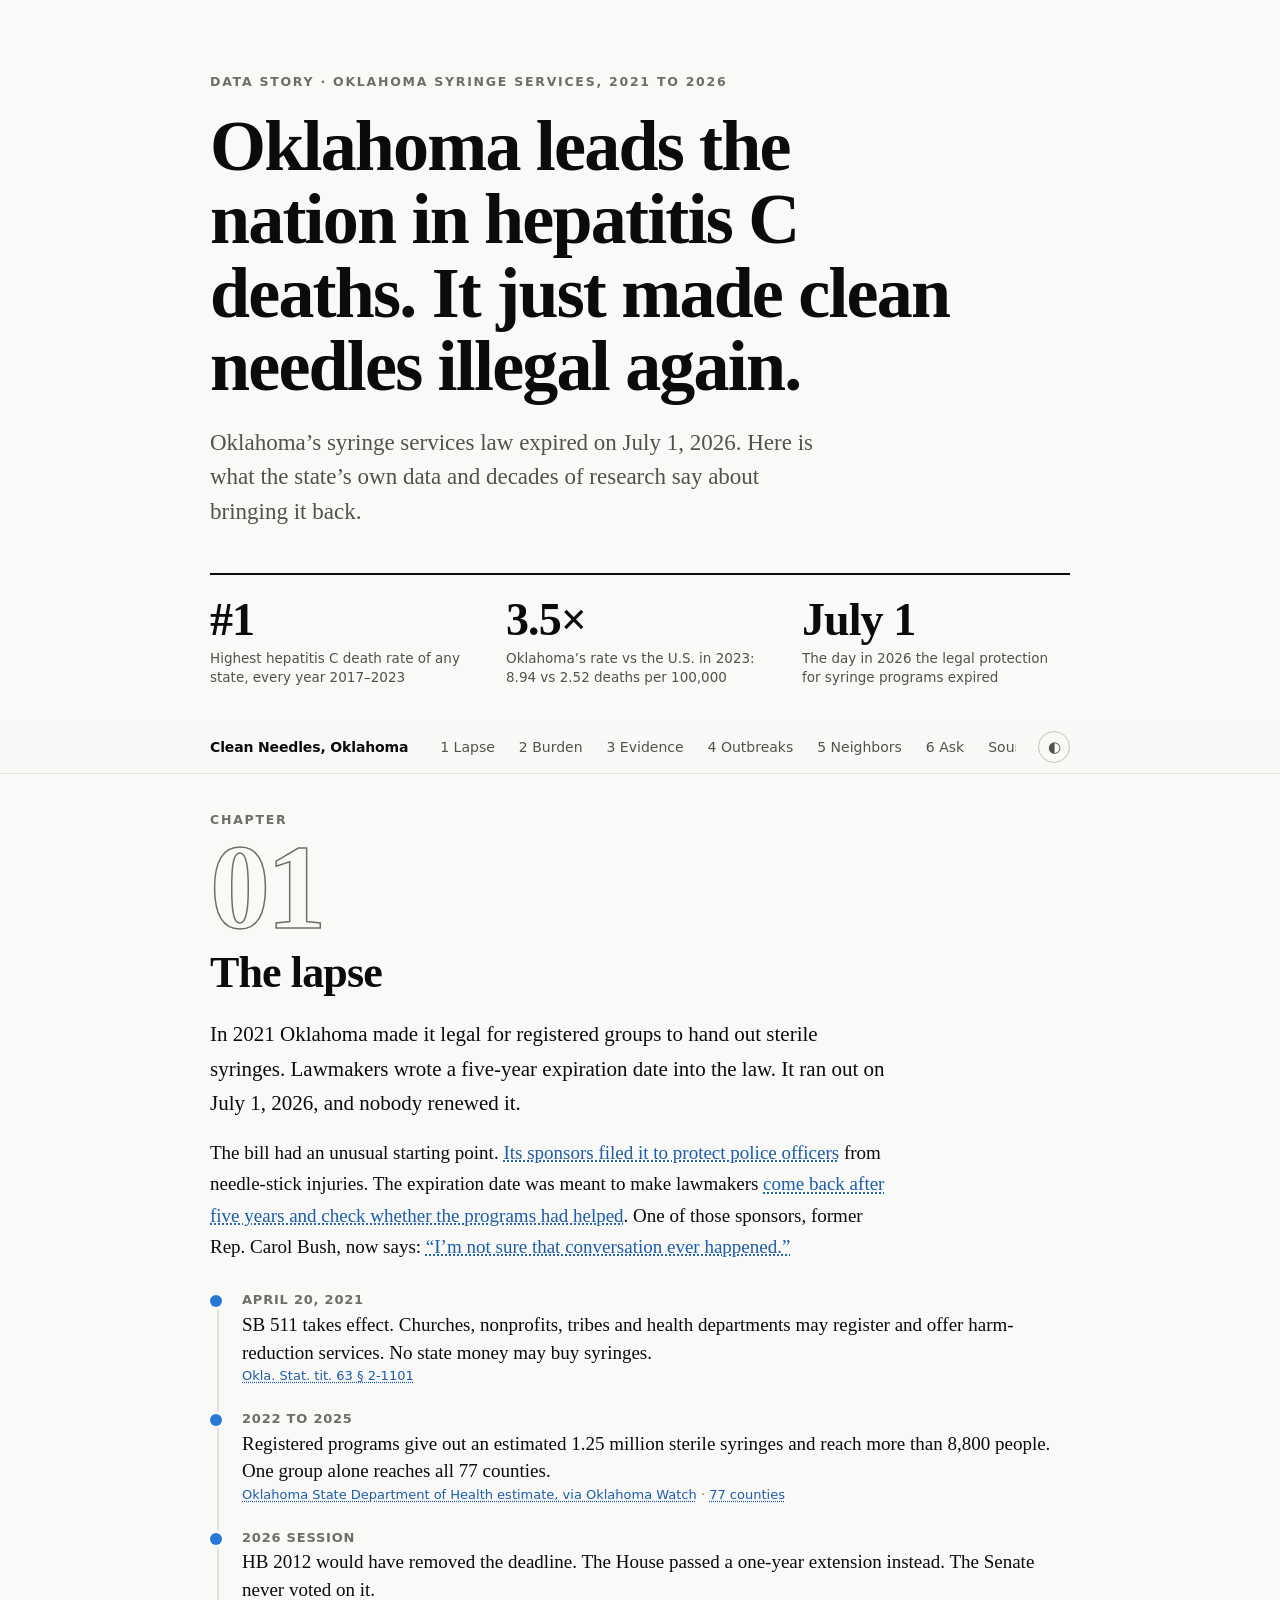
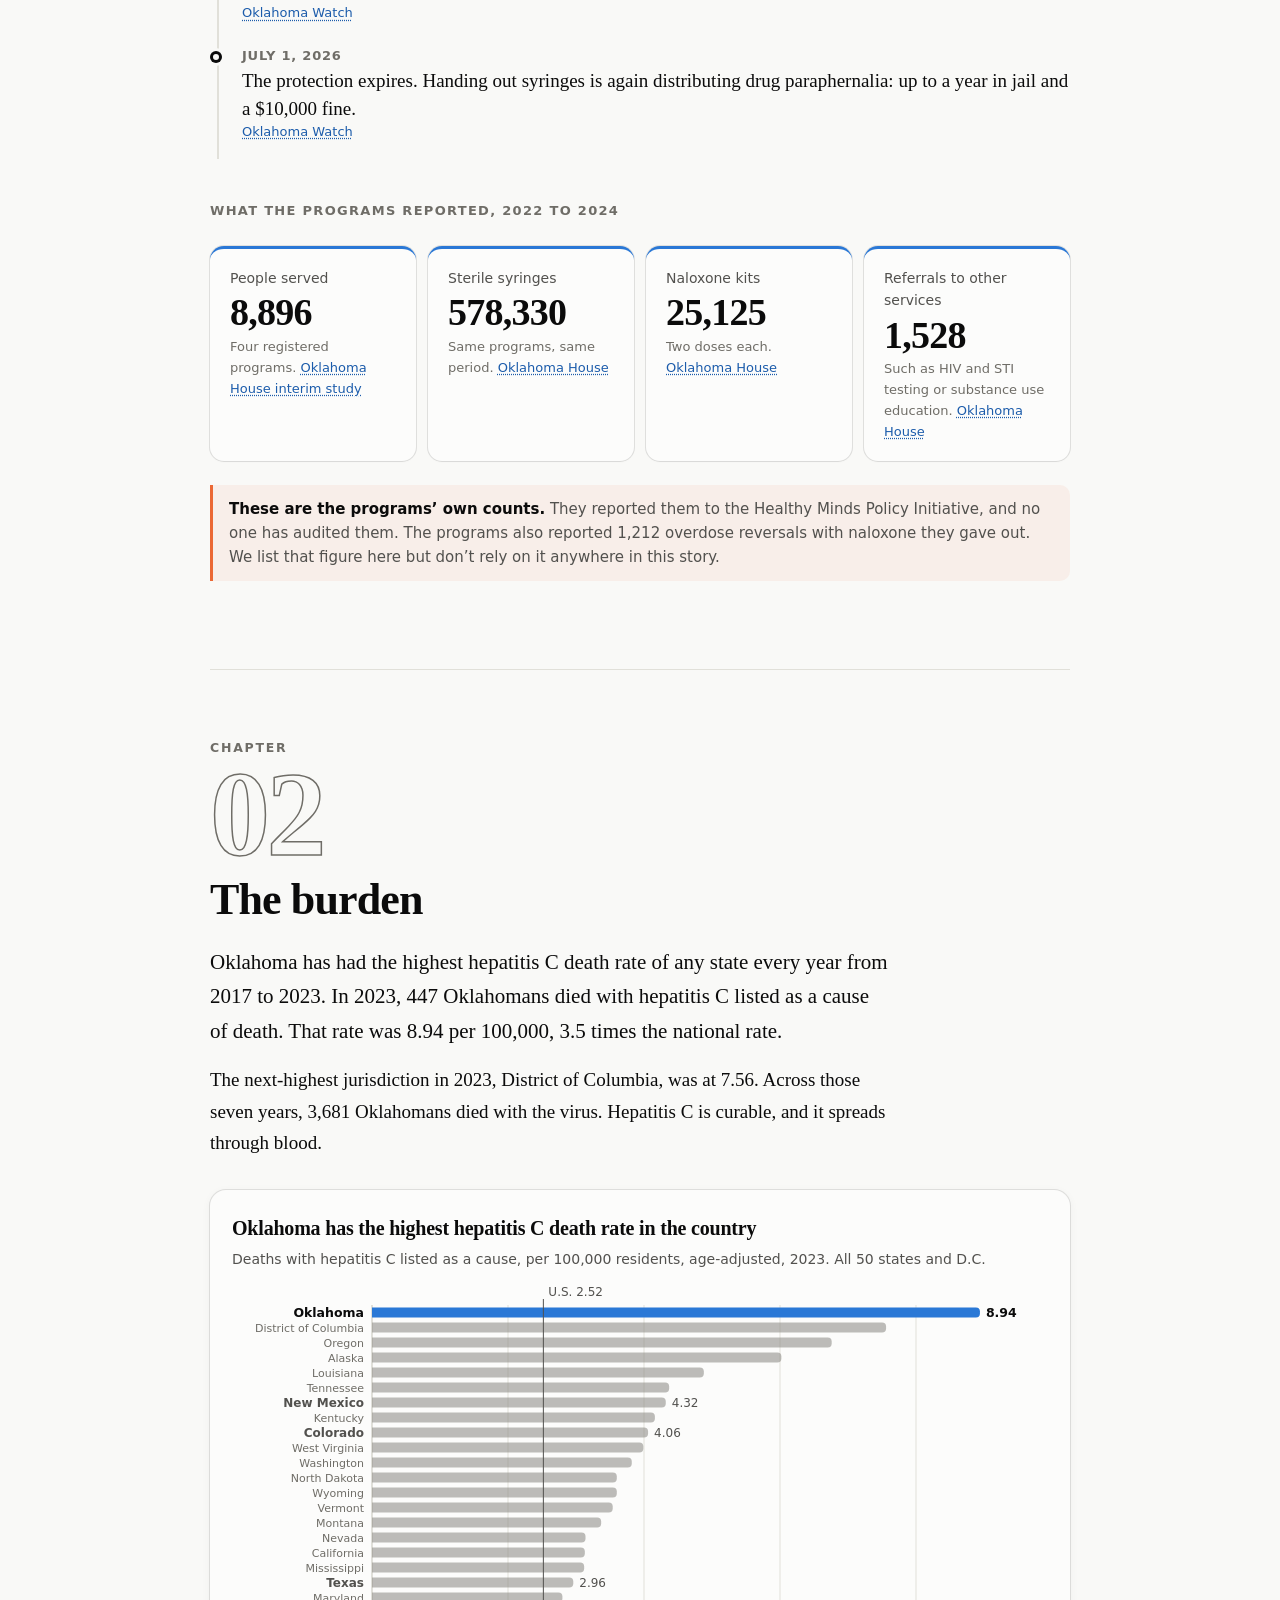
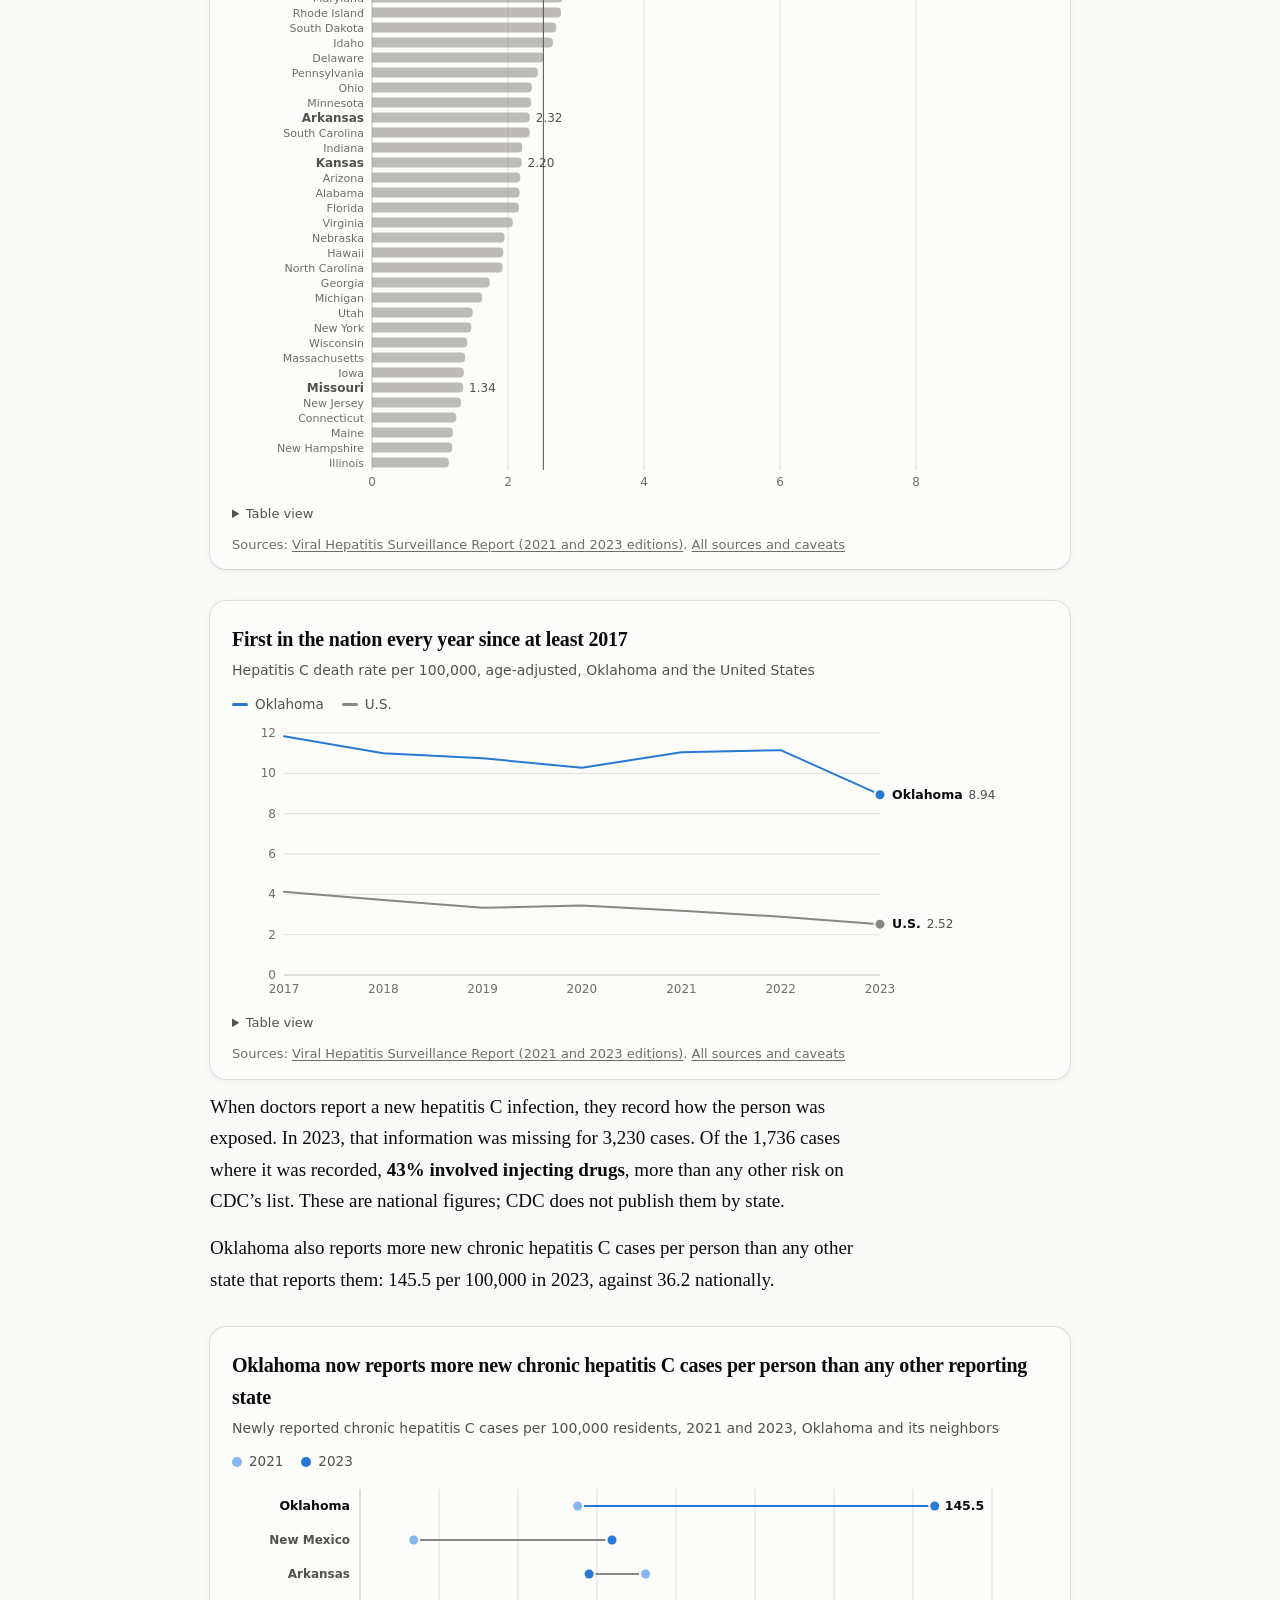
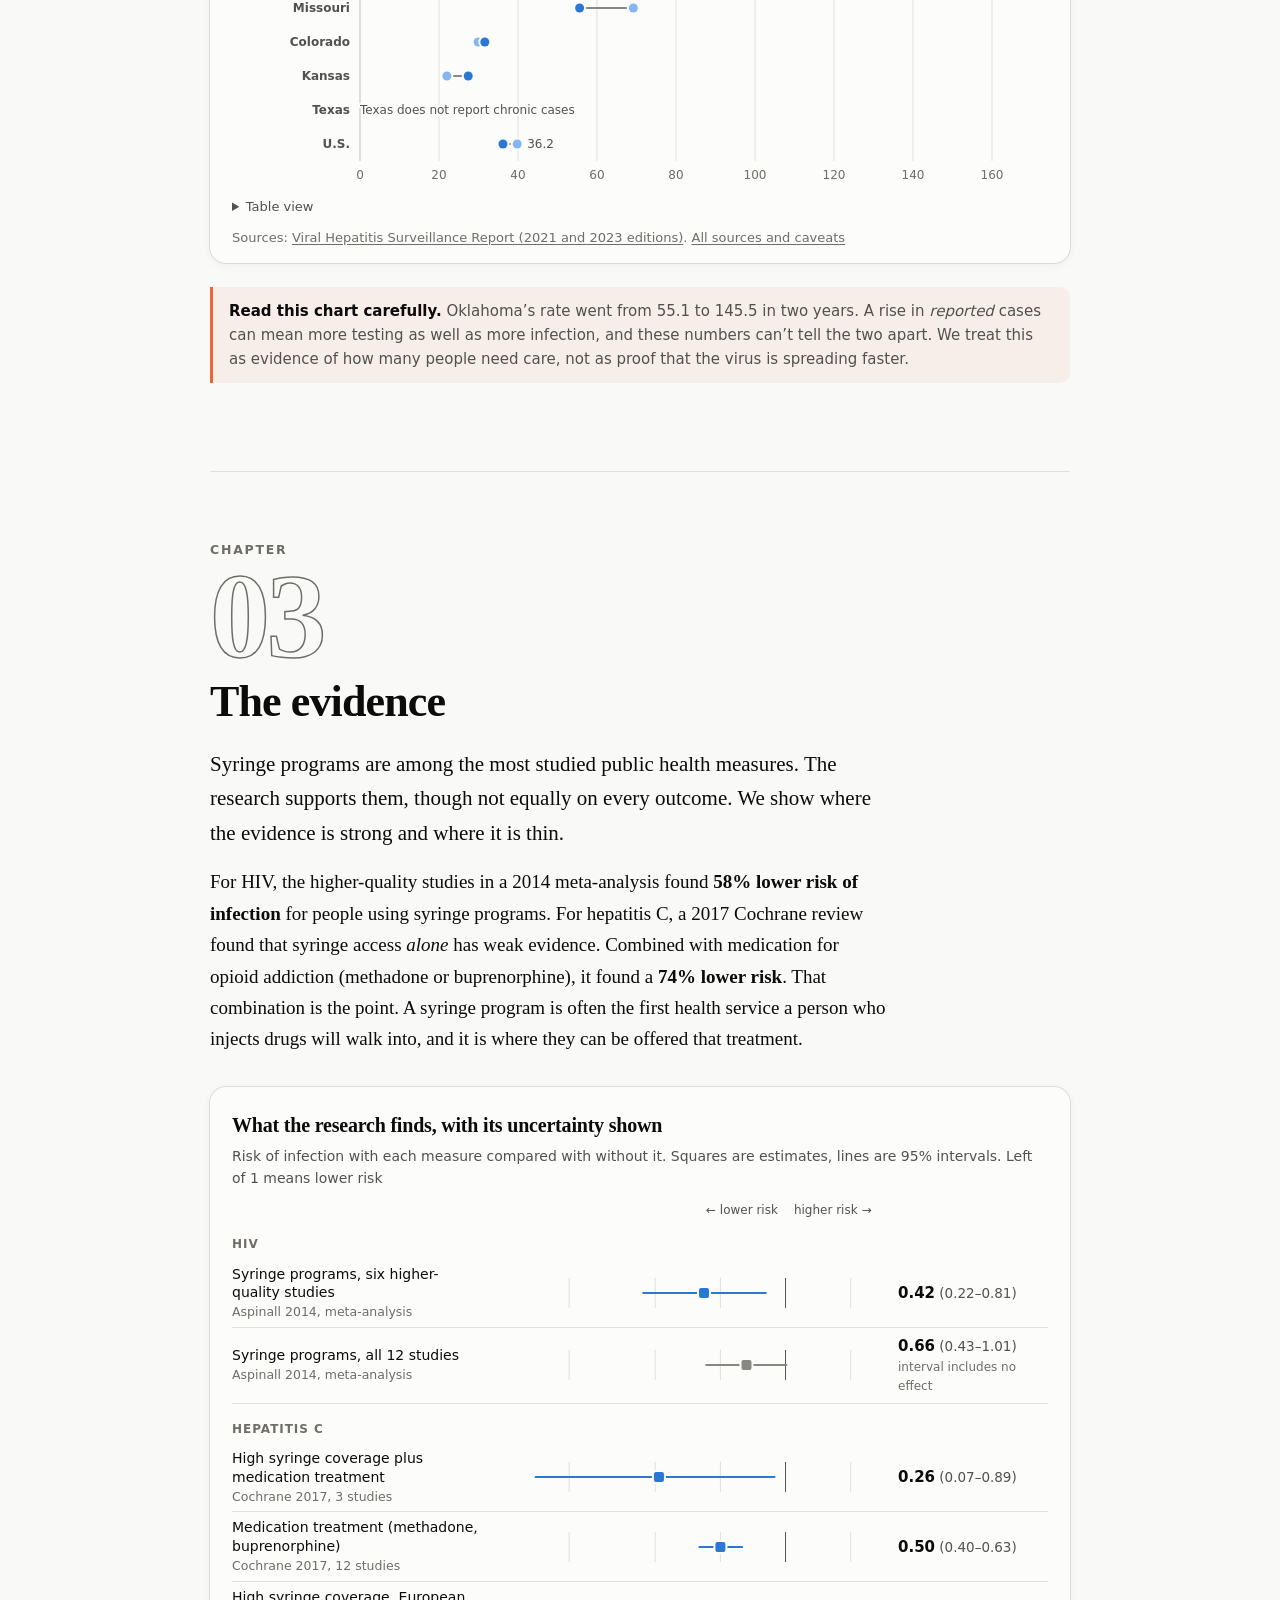
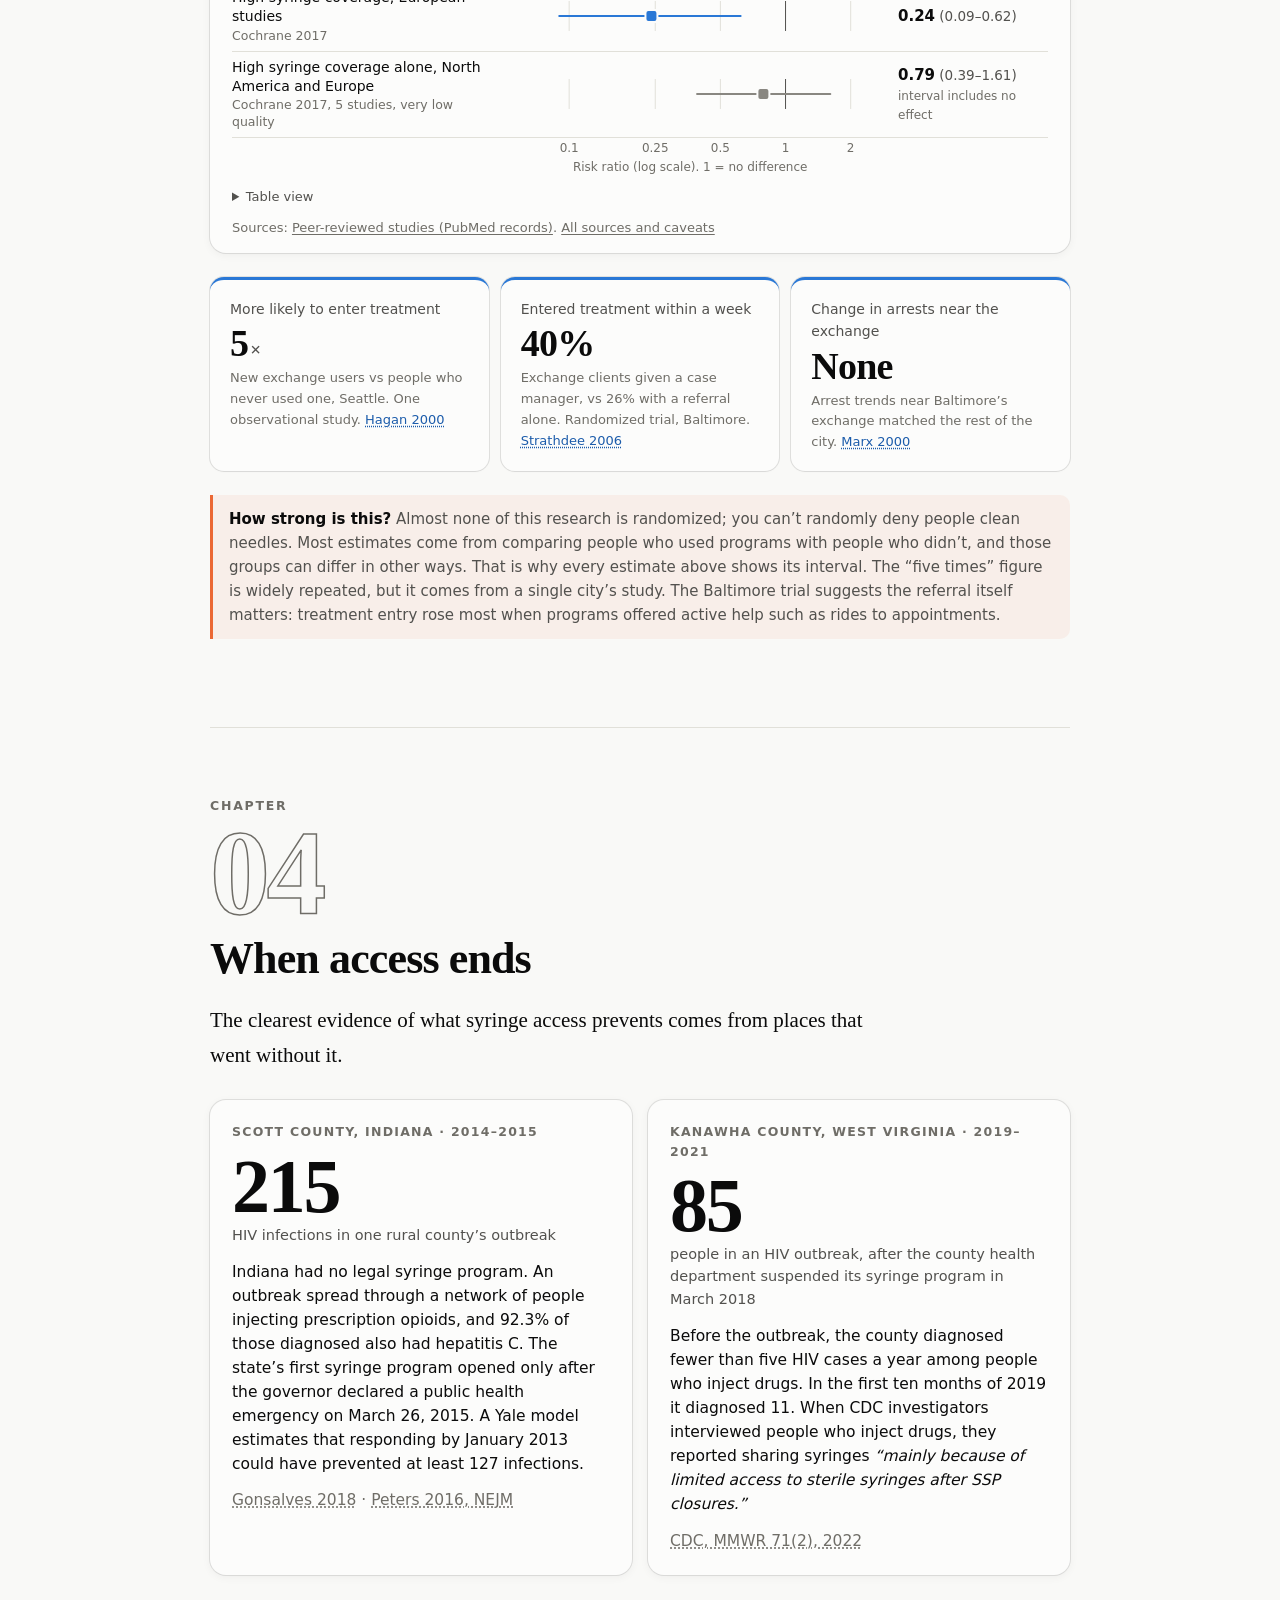
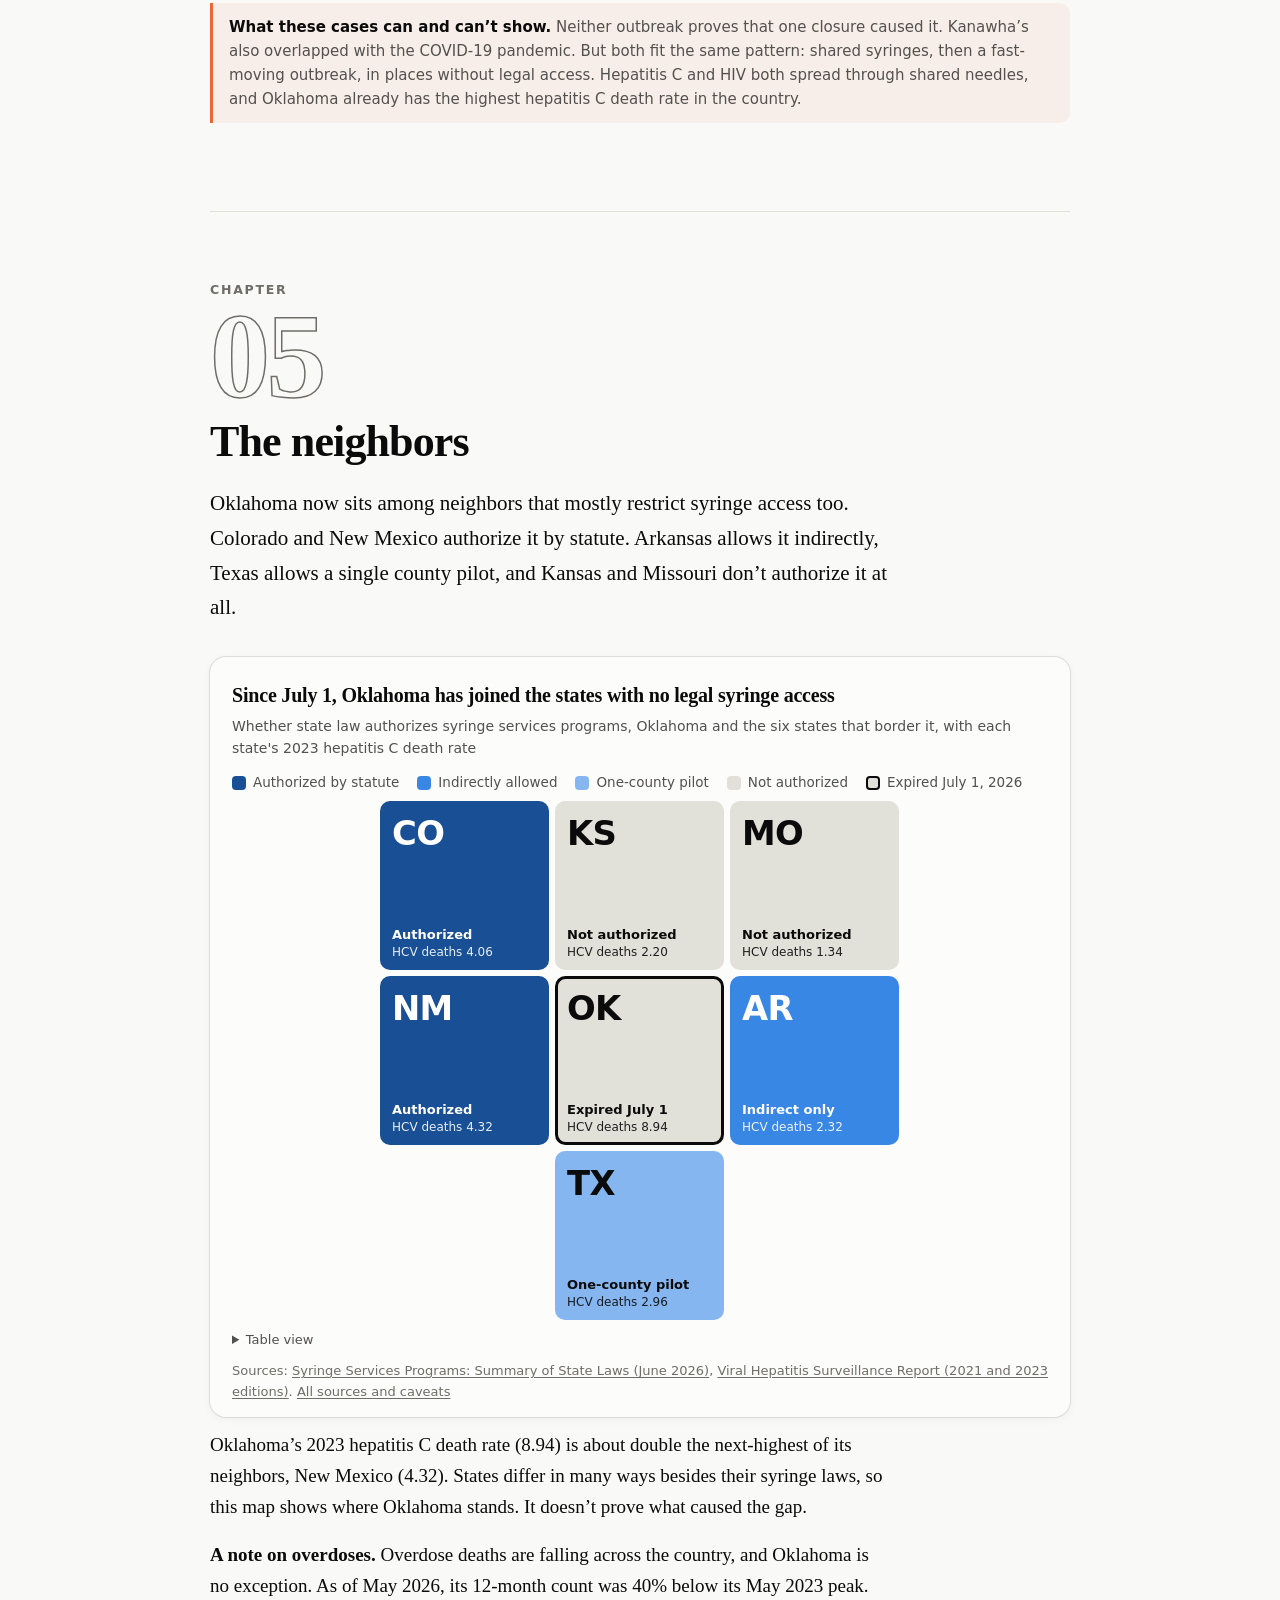
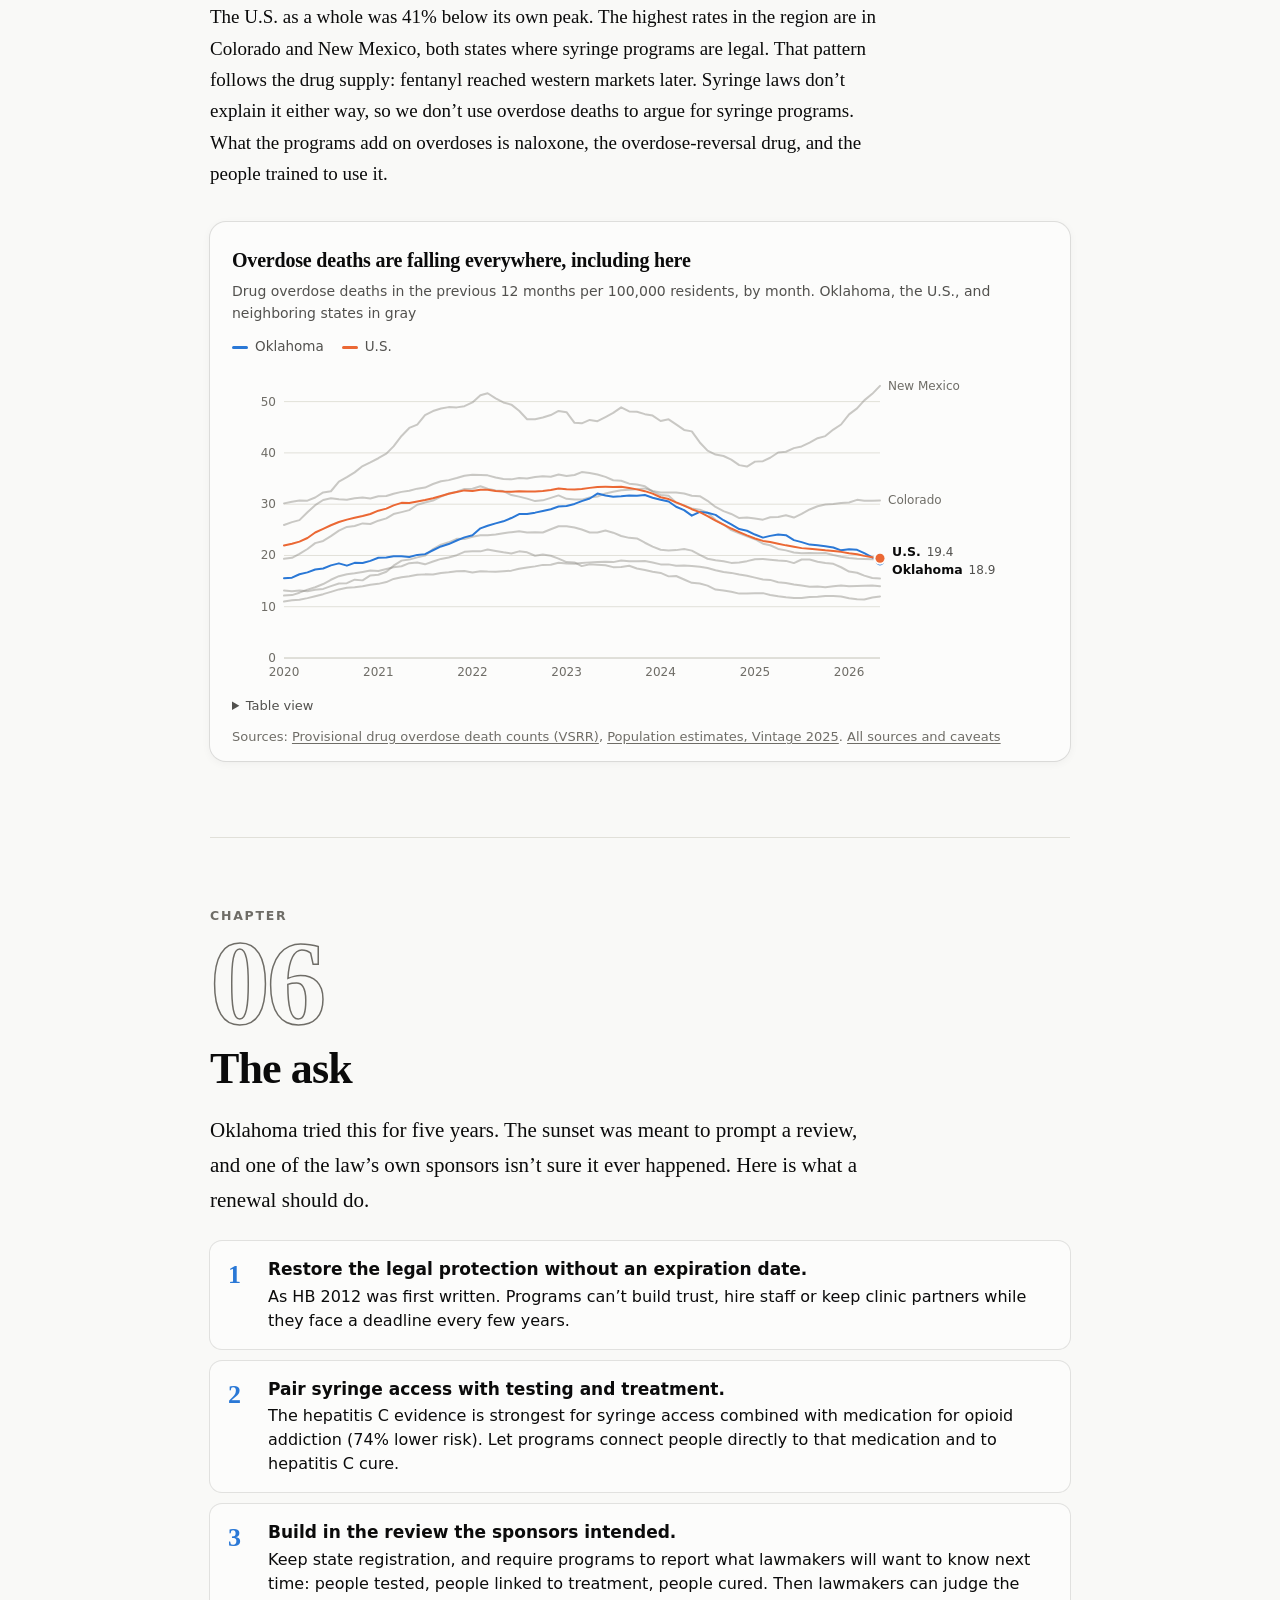
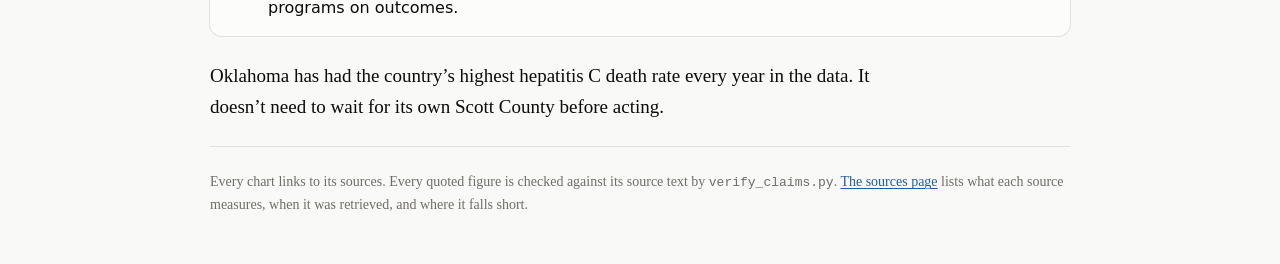
==== site/index.html @ 400f13bc "Clean Needles, Oklahoma: syringe services data story Six-chapter story arguing for restoring Oklahom" ====
<!doctype html>
<html lang="en"><head><meta charset="utf-8"><meta name="viewport" content="width=device-width,initial-scale=1">
<title>Clean Needles, Oklahoma</title>
<meta name="description" content="Oklahoma leads the nation in hepatitis C deaths. On July 1, 2026, its syringe services law expired. The data, the research, and what to do next.">
<link rel="icon" href="data:,"><link rel="stylesheet" href="assets/style.css"></head>
<body id="top">
<div class="wrap">
<header class="mast">
<p class="eyebrow">Data story &middot; Oklahoma syringe services, 2021 to 2026</p>
<h1>Oklahoma leads the nation in hepatitis C deaths. It just made clean needles illegal again.</h1>
<p class="dek">Oklahoma&rsquo;s syringe services law expired on July 1, 2026. Here is what the state&rsquo;s own data and decades of research say about bringing it back.</p>
<div class="hero">
<div class="hero-stats">
<div><span class="hs-val">#1</span><span class="hs-lab">Highest hepatitis C death rate of any state, every year 2017&ndash;2023</span></div>
<div><span class="hs-val">3.5&times;</span><span class="hs-lab">Oklahoma&rsquo;s rate vs the U.S. in 2023: 8.94 vs 2.52 deaths per 100,000</span></div>
<div><span class="hs-val">July 1</span><span class="hs-lab">The day in 2026 the legal protection for syringe programs expired</span></div>
</div>
</div>
</header>
</div>
<nav class="nav" id="nav"><div class="nav-in"><a class="nav-home" href="#top">Clean Needles, Oklahoma</a><span class="nav-links"><a href="#ch1">1 Lapse</a><a href="#ch2">2 Burden</a><a href="#ch3">3 Evidence</a><a href="#ch4">4 Outbreaks</a><a href="#ch5">5 Neighbors</a><a href="#ch6">6 Ask</a><a href="sources.html">Sources</a></span><button id="theme" type="button" aria-label="Toggle light and dark theme">&#9680;</button></div><div class="nav-bar" id="nav-bar"></div></nav>
<div class="wrap">
<section class="chapter" id="ch1"><p class="chap-num"><span>Chapter</span>01</p><h2>The lapse</h2><div class="prose">
<p class="lede">In 2021 Oklahoma made it legal for registered groups to hand out sterile syringes. Lawmakers wrote a five-year expiration date into the law. It ran out on July 1, 2026, and nobody renewed it.</p>
<p>The bill had an unusual starting point. <a class="cite" href="https://oklahomawatch.org/2026/06/30/more-people-sick-or-dying-after-five-years-of-sterile-syringe-distributions-harm-reduction-law-set-to-expire/" title="Protecting law enforcement officers motivated Carol Bush, along with Sen. John Montgomery, to file the bill in 2021">Its sponsors filed it to protect police officers</a> from needle-stick injuries. The expiration date was meant to make lawmakers <a class="cite" href="https://oklahomawatch.org/2026/06/30/more-people-sick-or-dying-after-five-years-of-sterile-syringe-distributions-harm-reduction-law-set-to-expire/" title="agreed to circle back after five years and figure out if the sterile syringe programs had helped">come back after five years and check whether the programs had helped</a>. One of those sponsors, former Rep. Carol Bush, now says: <a class="cite" href="https://oklahomawatch.org/2026/06/30/more-people-sick-or-dying-after-five-years-of-sterile-syringe-distributions-harm-reduction-law-set-to-expire/" title="I&#x27;m not sure that conversation ever happened,">&ldquo;I&rsquo;m not sure that conversation ever happened.&rdquo;</a></p>
</div>
<ol class="timeline">
<li><div class="when">April 20, 2021</div><div class="what">SB 511 takes effect. Churches, nonprofits, tribes and health departments may register and offer harm-reduction services. No state money may buy syringes.</div><div class="src-inline"><a class="cite" href=" 2021 (all)" title="April 20">Okla. Stat. tit. 63 &sect; 2-1101</a></div></li>
<li><div class="when">2022 to 2025</div><div class="what">Registered programs give out an estimated 1.25 million sterile syringes and reach more than 8,800 people. One group alone reaches all 77 counties.</div><div class="src-inline"><a class="cite" href="https://oklahomawatch.org/2026/06/30/more-people-sick-or-dying-after-five-years-of-sterile-syringe-distributions-harm-reduction-law-set-to-expire/" title="The Oklahoma State Department of Health estimated the organizations distributed 1.25 million syringes between 2022 and 2025">Oklahoma State Department of Health estimate, via Oklahoma Watch</a> &middot; <a class="cite" href="https://oklahomawatch.org/2026/06/30/more-people-sick-or-dying-after-five-years-of-sterile-syringe-distributions-harm-reduction-law-set-to-expire/" title="Since 2021, the alliance has distributed sterile syringes to all 77 counties in the state">77 counties</a></div></li>
<li><div class="when">2026 session</div><div class="what">HB 2012 would have removed the deadline. The House passed a one-year extension instead. The Senate never voted on it.</div><div class="src-inline"><a class="cite" href="https://oklahomawatch.org/2026/06/30/more-people-sick-or-dying-after-five-years-of-sterile-syringe-distributions-harm-reduction-law-set-to-expire/" title="The version that passed in the House established a one-year extension, but the bill was never heard on the Senate floor">Oklahoma Watch</a></div></li>
<li class="end"><div class="when">July 1, 2026</div><div class="what">The protection expires. Handing out syringes is again distributing drug paraphernalia: up to a year in jail and a $10,000 fine.</div><div class="src-inline"><a class="cite" href="https://oklahomawatch.org/2026/06/30/more-people-sick-or-dying-after-five-years-of-sterile-syringe-distributions-harm-reduction-law-set-to-expire/" title="a maximum sentence of up to a year in jail ... fines up to $10,000">Oklahoma Watch</a></div></li>
</ol>
<h3 class="kpi-head">What the programs reported, 2022 to 2024</h3>
<div class="kpis"><div class="tile"><div class="lab">People served</div><div class="val">8,896</div><div class="sub">Four registered programs. <a class="cite" href="https://www.okhouse.gov/posts/news-20241011_2" title="Between 2022 and 2024, Oklahoma&#x27;s four harm reduction organizations served 8,896 clients and distributed 578,330 syringes.">Oklahoma House interim study</a></div></div><div class="tile"><div class="lab">Sterile syringes</div><div class="val">578,330</div><div class="sub">Same programs, same period. <a class="cite" href="https://www.okhouse.gov/posts/news-20241011_2" title="served 8,896 clients and distributed 578,330 syringes">Oklahoma House</a></div></div><div class="tile"><div class="lab">Naloxone kits</div><div class="val">25,125</div><div class="sub">Two doses each. <a class="cite" href="https://www.okhouse.gov/posts/news-20241011_2" title="the organizations distributed 25,125 naloxone kits, which included two doses each">Oklahoma House</a></div></div><div class="tile"><div class="lab">Referrals to other services</div><div class="val">1,528</div><div class="sub">Such as HIV and STI testing or substance use education. <a class="cite" href="https://www.okhouse.gov/posts/news-20241011_2" title="The organizations also referred 1,528 clients for services, such as substance use education or testing for HIV and STIs.">Oklahoma House</a></div></div></div>
<p class="caveat"><strong>These are the programs&rsquo; own counts.</strong> They reported them to the Healthy Minds Policy Initiative, and no one has audited them. The programs also reported 1,212 overdose reversals with naloxone they gave out. We list that figure here but don&rsquo;t rely on it anywhere in this story.</p>
</section>
<section class="chapter" id="ch2"><p class="chap-num"><span>Chapter</span>02</p><h2>The burden</h2><div class="prose">
<p class="lede">Oklahoma has had the highest hepatitis C death rate of any state every year from 2017 to 2023. In 2023, 447 Oklahomans died with hepatitis C listed as a cause of death. That rate was 8.94 per 100,000, 3.5 times the national rate.</p>
<p>The next-highest jurisdiction in 2023, District of Columbia, was at 7.56. Across those seven years, 3,681 Oklahomans died with the virus. Hepatitis C is curable, and it spreads through blood.</p>
</div>
<figure><figcaption class="title">Oklahoma has the highest hepatitis C death rate in the country</figcaption><figcaption class="sub">Deaths with hepatitis C listed as a cause, per 100,000 residents, age-adjusted, 2023. All 50 states and D.C.</figcaption><div id="fig-rank"></div><p class="src">Sources: <a href="sources.html#cdc_hcv">Viral Hepatitis Surveillance Report (2021 and 2023 editions)</a>. <a href="sources.html">All sources and caveats</a></p></figure>
<figure><figcaption class="title">First in the nation every year since at least 2017</figcaption><figcaption class="sub">Hepatitis C death rate per 100,000, age-adjusted, Oklahoma and the United States</figcaption><div id="fig-trend"></div><p class="src">Sources: <a href="sources.html#cdc_hcv">Viral Hepatitis Surveillance Report (2021 and 2023 editions)</a>. <a href="sources.html">All sources and caveats</a></p></figure>
<div class="prose">
<p>When doctors report a new hepatitis C infection, they record how the person was exposed. In 2023, that information was missing for 3,230 cases. Of the 1,736 cases where it was recorded, <strong>43% involved injecting drugs</strong>, more than any other risk on CDC&rsquo;s list. These are national figures; CDC does not publish them by state.</p>
<p>Oklahoma also reports more new chronic hepatitis C cases per person than any other state that reports them: 145.5 per 100,000 in 2023, against 36.2 nationally.</p>
</div>
<figure><figcaption class="title">Oklahoma now reports more new chronic hepatitis C cases per person than any other reporting state</figcaption><figcaption class="sub">Newly reported chronic hepatitis C cases per 100,000 residents, 2021 and 2023, Oklahoma and its neighbors</figcaption><div id="fig-chronic"></div><p class="src">Sources: <a href="sources.html#cdc_hcv">Viral Hepatitis Surveillance Report (2021 and 2023 editions)</a>. <a href="sources.html">All sources and caveats</a></p></figure>
<p class="caveat"><strong>Read this chart carefully.</strong> Oklahoma&rsquo;s rate went from 55.1 to 145.5 in two years. A rise in <em>reported</em> cases can mean more testing as well as more infection, and these numbers can&rsquo;t tell the two apart. We treat this as evidence of how many people need care, not as proof that the virus is spreading faster.</p>
</section>
<section class="chapter" id="ch3"><p class="chap-num"><span>Chapter</span>03</p><h2>The evidence</h2><div class="prose">
<p class="lede">Syringe programs are among the most studied public health measures. The research supports them, though not equally on every outcome. We show where the evidence is strong and where it is thin.</p>
<p>For HIV, the higher-quality studies in a 2014 meta-analysis found <strong>58% lower risk of infection</strong> for people using syringe programs. For hepatitis C, a 2017 Cochrane review found that syringe access <em>alone</em> has weak evidence. Combined with medication for opioid addiction (methadone or buprenorphine), it found a <strong>74% lower risk</strong>. That combination is the point. A syringe program is often the first health service a person who injects drugs will walk into, and it is where they can be offered that treatment.</p>
</div>
<figure><figcaption class="title">What the research finds, with its uncertainty shown</figcaption><figcaption class="sub">Risk of infection with each measure compared with without it. Squares are estimates, lines are 95% intervals. Left of 1 means lower risk</figcaption><div id="fig-forest"></div><p class="src">Sources: <a href="sources.html#pubmed">Peer-reviewed studies (PubMed records)</a>. <a href="sources.html">All sources and caveats</a></p></figure>
<div class="kpis"><div class="tile"><div class="lab">More likely to enter treatment</div><div class="val">5<small>×</small></div><div class="sub">New exchange users vs people who never used one, Seattle. One observational study. <a class="cite" href="https://pubmed.ncbi.nlm.nih.gov/11027894/" title="New users of the exchange were five times more likely to enter drug treatment than never-exchangers.">Hagan 2000</a></div></div><div class="tile"><div class="lab">Entered treatment within a week</div><div class="val">40%</div><div class="sub">Exchange clients given a case manager, vs 26% with a referral alone. Randomized trial, Baltimore. <a class="cite" href="https://pubmed.ncbi.nlm.nih.gov/16364566/" title="Overall, 34% entered treatment within 7 days (intervention: 40% versus control: 26%, p=0.03)">Strathdee 2006</a></div></div><div class="tile"><div class="lab">Change in arrests near the exchange</div><div class="val">None</div><div class="sub">Arrest trends near Baltimore&rsquo;s exchange matched the rest of the city. <a class="cite" href="https://pubmed.ncbi.nlm.nih.gov/11111271/" title="No significant differences in arrest trends emerged.">Marx 2000</a></div></div></div>
<p class="caveat"><strong>How strong is this?</strong> Almost none of this research is randomized; you can&rsquo;t randomly deny people clean needles. Most estimates come from comparing people who used programs with people who didn&rsquo;t, and those groups can differ in other ways. That is why every estimate above shows its interval. The &ldquo;five times&rdquo; figure is widely repeated, but it comes from a single city&rsquo;s study. The Baltimore trial suggests the referral itself matters: treatment entry rose most when programs offered active help such as rides to appointments.</p>
</section>
<section class="chapter" id="ch4"><p class="chap-num"><span>Chapter</span>04</p><h2>When access ends</h2><div class="prose">
<p class="lede">The clearest evidence of what syringe access prevents comes from places that went without it.</p>
</div>
<div class="cases">
<article class="case">
<p class="case-where">Scott County, Indiana &middot; 2014&ndash;2015</p>
<p class="case-num">215</p>
<p class="case-lab">HIV infections in one rural county&rsquo;s outbreak</p>
<p>Indiana had no legal syringe program. An outbreak spread through a network of people injecting prescription opioids, and 92.3% of those diagnosed also had hepatitis C. The state&rsquo;s first syringe program opened only after the governor declared a public health emergency on March 26, 2015. A Yale model estimates that responding by January 2013 could have prevented at least 127 infections.</p>
<p class="src"><a class="cite" href="https://pubmed.ncbi.nlm.nih.gov/30220531/" title="with 215 HIV infections eventually attributed to the outbreak">Gonsalves 2018</a> &middot; <a class="cite" href="https://pubmed.ncbi.nlm.nih.gov/27468059/" title="92.3% were coinfected with hepatitis C virus">Peters 2016, NEJM</a></p>
</article>
<article class="case">
<p class="case-where">Kanawha County, West Virginia &middot; 2019&ndash;2021</p>
<p class="case-num">85</p>
<p class="case-lab">people in an HIV outbreak, after the county health department suspended its syringe program in March 2018</p>
<p>Before the outbreak, the county diagnosed fewer than five HIV cases a year among people who inject drugs. In the first ten months of 2019 it diagnosed 11. When CDC investigators interviewed people who inject drugs, they reported sharing syringes <em>&ldquo;mainly because of limited access to sterile syringes after SSP closures.&rdquo;</em></p>
<p class="src"><a class="cite" href="https://www.cdc.gov/mmwr/volumes/71/wr/mm7102a4.htm" title="As of October 27, 2021, 85 persons met the HIV outbreak case definition">CDC, MMWR 71(2), 2022</a></p>
</article>
</div>
<p class="caveat"><strong>What these cases can and can&rsquo;t show.</strong> Neither outbreak proves that one closure caused it. Kanawha&rsquo;s also overlapped with the COVID-19 pandemic. But both fit the same pattern: shared syringes, then a fast-moving outbreak, in places without legal access. Hepatitis C and HIV both spread through shared needles, and Oklahoma already has the highest hepatitis C death rate in the country.</p>
</section>
<section class="chapter" id="ch5"><p class="chap-num"><span>Chapter</span>05</p><h2>The neighbors</h2><div class="prose">
<p class="lede">Oklahoma now sits among neighbors that mostly restrict syringe access too. Colorado and New Mexico authorize it by statute. Arkansas allows it indirectly, Texas allows a single county pilot, and Kansas and Missouri don&rsquo;t authorize it at all.</p>
</div>
<figure><figcaption class="title">Since July 1, Oklahoma has joined the states with no legal syringe access</figcaption><figcaption class="sub">Whether state law authorizes syringe services programs, Oklahoma and the six states that border it, with each state&#x27;s 2023 hepatitis C death rate</figcaption><div id="fig-map"></div><p class="src">Sources: <a href="sources.html#lappa">Syringe Services Programs: Summary of State Laws (June 2026)</a>, <a href="sources.html#cdc_hcv">Viral Hepatitis Surveillance Report (2021 and 2023 editions)</a>. <a href="sources.html">All sources and caveats</a></p></figure>
<div class="prose">
<p>Oklahoma&rsquo;s 2023 hepatitis C death rate (8.94) is about double the next-highest of its neighbors, New Mexico (4.32). States differ in many ways besides their syringe laws, so this map shows where Oklahoma stands. It doesn&rsquo;t prove what caused the gap.</p>
<p><strong>A note on overdoses.</strong> Overdose deaths are falling across the country, and Oklahoma is no exception. As of May 2026, its 12-month count was 40% below its May 2023 peak. The U.S. as a whole was 41% below its own peak. The highest rates in the region are in Colorado and New Mexico, both states where syringe programs are legal. That pattern follows the drug supply: fentanyl reached western markets later. Syringe laws don&rsquo;t explain it either way, so we don&rsquo;t use overdose deaths to argue for syringe programs. What the programs add on overdoses is naloxone, the overdose-reversal drug, and the people trained to use it.</p>
</div>
<figure><figcaption class="title">Overdose deaths are falling everywhere, including here</figcaption><figcaption class="sub">Drug overdose deaths in the previous 12 months per 100,000 residents, by month. Oklahoma, the U.S., and neighboring states in gray</figcaption><div id="fig-overdose"></div><p class="src">Sources: <a href="sources.html#cdc_vsrr">Provisional drug overdose death counts (VSRR)</a>, <a href="sources.html#census_pep">Population estimates, Vintage 2025</a>. <a href="sources.html">All sources and caveats</a></p></figure>
</section>
<section class="chapter" id="ch6"><p class="chap-num"><span>Chapter</span>06</p><h2>The ask</h2><div class="prose">
<p class="lede">Oklahoma tried this for five years. The sunset was meant to prompt a review, and one of the law&rsquo;s own sponsors isn&rsquo;t sure it ever happened. Here is what a renewal should do.</p>
</div>
<ol class="asks">
<li><strong>Restore the legal protection without an expiration date.</strong>As HB 2012 was first written. Programs can&rsquo;t build trust, hire staff or keep clinic partners while they face a deadline every few years.</li>
<li><strong>Pair syringe access with testing and treatment.</strong>The hepatitis C evidence is strongest for syringe access combined with medication for opioid addiction (74% lower risk). Let programs connect people directly to that medication and to hepatitis C cure.</li>
<li><strong>Build in the review the sponsors intended.</strong>Keep state registration, and require programs to report what lawmakers will want to know next time: people tested, people linked to treatment, people cured. Then lawmakers can judge the programs on outcomes.</li>
</ol>
<div class="prose"><p>Oklahoma has had the country&rsquo;s highest hepatitis C death rate every year in the data. It doesn&rsquo;t need to wait for its own Scott County before acting.</p></div>
</section>
<footer>Every chart links to its sources. Every quoted figure is checked against its source text by <code>verify_claims.py</code>. <a href="sources.html">The sources page</a> lists what each source measures, when it was retrieved, and where it falls short.</footer>
</div>
<script src="assets/vendor/d3.min.js"></script>
<script>window.STORY = {"region": ["Oklahoma", "Texas", "Arkansas", "Kansas", "Missouri", "Colorado", "New Mexico"], "abbr": {"Oklahoma": "OK", "Texas": "TX", "Arkansas": "AR", "Kansas": "KS", "Missouri": "MO", "Colorado": "CO", "New Mexico": "NM"}, "hcv_deaths": {"years": [2017, 2018, 2019, 2020, 2021, 2022, 2023], "rate": {"Alabama": [2.97, 2.54, 2.06, 2.67, 2.29, 2.51, 2.17], "Alaska": [4.38, 5.0, 4.66, 5.17, 4.66, 3.67, 6.02], "Arizona": [5.45, 3.84, 3.01, 3.36, 2.82, 2.49, 2.18], "Arkansas": [4.43, 3.86, 3.45, 3.43, 3.58, 2.77, 2.32], "California": [5.58, 4.98, 4.36, 4.54, 4.07, 3.51, 3.13], "Colorado": [5.62, 5.48, 5.24, 5.84, 5.59, 4.62, 4.06], "Connecticut": [2.61, 1.72, 2.03, 1.97, 1.18, 1.2, 1.24], "Delaware": [3.8, 2.33, 2.12, 1.94, 2.43, 3.59, 2.53], "District of Columbia": [11.42, 9.4, 10.08, 9.65, 9.2, 7.18, 7.56], "Florida": [4.16, 3.34, 3.31, 3.22, 2.89, 2.41, 2.16], "Georgia": [2.66, 2.46, 2.33, 2.38, 1.97, 1.76, 1.73], "Hawaii": [3.48, 2.42, 2.38, 2.63, 1.85, 1.59, 1.93], "Idaho": [3.82, 4.87, 4.07, 3.88, 3.14, 3.19, 2.66], "Illinois": [1.72, 1.67, 1.31, 1.68, 1.6, 1.27, 1.13], "Indiana": [3.16, 2.98, 2.76, 2.56, 2.89, 2.48, 2.21], "Iowa": [3.01, 2.4, 2.82, 2.36, 2.06, 1.85, 1.35], "Kansas": [3.83, 3.48, 3.12, 3.54, 2.8, 2.39, 2.2], "Kentucky": [5.58, 5.77, 5.08, 6.17, 5.34, 5.27, 4.16], "Louisiana": [6.49, 5.92, 5.7, 5.6, 5.34, 4.71, 4.88], "Maine": [1.6, 1.69, 1.31, 2.14, 1.25, 1.31, 1.19], "Maryland": [4.41, 4.44, 3.48, 3.77, 2.69, 3.35, 2.8], "Massachusetts": [3.0, 2.33, 2.09, 2.26, 2.11, 1.96, 1.37], "Michigan": [2.61, 2.72, 2.5, 2.26, 2.22, 2.05, 1.62], "Minnesota": [3.19, 2.81, 2.65, 3.03, 2.79, 2.65, 2.34], "Mississippi": [4.38, 3.7, 3.85, 4.05, 4.01, 3.79, 3.12], "Missouri": [3.06, 3.09, 2.47, 2.44, 2.18, 1.88, 1.34], "Montana": [4.89, 5.36, 4.02, 5.54, 4.23, 4.66, 3.37], "Nebraska": [3.29, 3.26, 2.41, 2.53, 2.78, 2.42, 1.95], "Nevada": [4.0, 3.59, 3.19, 2.81, 3.06, 3.25, 3.14], "New Hampshire": [2.9, 3.36, 2.28, 2.05, 1.97, 1.96, 1.18], "New Jersey": [2.9, 2.64, 1.89, 2.1, 1.5, 1.7, 1.31], "New Mexico": [6.7, 6.3, 6.33, 6.91, 6.45, 4.04, 4.32], "New York": [2.71, 2.4, 2.12, 2.14, 1.96, 1.73, 1.46], "North Carolina": [3.44, 3.11, 2.82, 2.65, 2.49, 2.5, 1.92], "North Dakota": [2.88, 2.52, 3.42, 2.34, 2.42, 3.99, 3.6], "Ohio": [3.48, 3.16, 2.9, 3.11, 2.55, 2.45, 2.35], "Oklahoma": [11.84, 11.0, 10.75, 10.28, 11.05, 11.15, 8.94], "Oregon": [9.24, 8.03, 7.26, 7.41, 7.59, 6.76, 6.76], "Pennsylvania": [3.15, 2.37, 2.48, 2.39, 2.56, 2.22, 2.44], "Rhode Island": [5.15, 6.37, 3.79, 3.5, 3.33, 2.67, 2.78], "South Carolina": [4.51, 3.7, 3.09, 3.27, 3.52, 3.25, 2.32], "South Dakota": [2.56, 2.8, 2.61, 2.82, 3.14, 3.54, 2.71], "Tennessee": [5.57, 6.01, 5.77, 5.66, 5.35, 4.9, 4.37], "Texas": [6.03, 5.3, 4.2, 4.15, 3.94, 3.55, 2.96], "Utah": [2.29, 2.59, 2.17, 2.28, 1.57, 1.33, 1.48], "Vermont": [4.44, 3.32, 2.95, 4.54, 3.82, 4.29, 3.54], "Virginia": [2.68, 2.48, 2.29, 2.62, 2.68, 2.63, 2.07], "Washington": [5.46, 4.76, 4.43, 4.32, 4.67, 4.17, 3.82], "West Virginia": [4.94, 4.9, 4.92, 5.64, 6.65, 5.15, 3.99], "Wisconsin": [1.82, 1.9, 1.72, 2.49, 1.96, 1.75, 1.4], "Wyoming": [5.5, 5.84, 5.33, 6.31, 4.12, 4.84, 3.6], "United States": [4.13, 3.72, 3.33, 3.45, 3.18, 2.89, 2.52]}, "count": {"Alabama": [188.0, 167.0, 134.0, 178.0, 160.0, 166.0, 146.0], "Alaska": [38.0, 40.0, 41.0, 46.0, 40.0, 32.0, 49.0], "Arizona": [480.0, 348.0, 277.0, 329.0, 267.0, 233.0, 212.0], "Arkansas": [169.0, 150.0, 134.0, 138.0, 141.0, 114.0, 95.0], "California": [2630.0, 2391.0, 2114.0, 2209.0, 1972.0, 1739.0, 1544.0], "Colorado": [386.0, 387.0, 376.0, 424.0, 411.0, 342.0, 299.0], "Connecticut": [130.0, 89.0, 102.0, 102.0, 60.0, 60.0, 67.0], "Delaware": [49.0, 34.0, 26.0, 30.0, 36.0, 50.0, 35.0], "District of Columbia": [83.0, 70.0, 75.0, 73.0, 66.0, 53.0, 56.0], "Florida": [1222.0, 1005.0, 1025.0, 1012.0, 913.0, 778.0, 698.0], "Georgia": [344.0, 326.0, 313.0, 318.0, 264.0, 240.0, 238.0], "Hawaii": [67.0, 49.0, 45.0, 55.0, 42.0, 34.0, 41.0], "Idaho": [84.0, 108.0, 93.0, 90.0, 80.0, 81.0, 71.0], "Illinois": [288.0, 279.0, 221.0, 288.0, 272.0, 218.0, 193.0], "Indiana": [269.0, 259.0, 241.0, 223.0, 254.0, 219.0, 189.0], "Iowa": [122.0, 98.0, 116.0, 102.0, 93.0, 79.0, 62.0], "Kansas": [141.0, 130.0, 116.0, 135.0, 108.0, 91.0, 83.0], "Kentucky": [306.0, 319.0, 267.0, 332.0, 296.0, 295.0, 229.0], "Louisiana": [382.0, 352.0, 347.0, 349.0, 323.0, 288.0, 288.0], "Maine": [32.0, 34.0, 23.0, 34.0, 25.0, 27.0, 28.0], "Maryland": [340.0, 352.0, 282.0, 311.0, 227.0, 275.0, 238.0], "Massachusetts": [267.0, 211.0, 192.0, 205.0, 190.0, 184.0, 128.0], "Michigan": [368.0, 384.0, 359.0, 326.0, 324.0, 299.0, 238.0], "Minnesota": [235.0, 209.0, 199.0, 220.0, 212.0, 205.0, 184.0], "Mississippi": [159.0, 141.0, 144.0, 157.0, 152.0, 149.0, 120.0], "Missouri": [247.0, 244.0, 205.0, 200.0, 183.0, 153.0, 112.0], "Montana": [68.0, 76.0, 54.0, 80.0, 60.0, 69.0, 44.0], "Nebraska": [79.0, 72.0, 59.0, 63.0, 73.0, 62.0, 52.0], "Nevada": [153.0, 140.0, 128.0, 115.0, 129.0, 135.0, 133.0], "New Hampshire": [57.0, 64.0, 44.0, 38.0, 35.0, 40.0, 25.0], "New Jersey": [342.0, 309.0, 224.0, 252.0, 187.0, 213.0, 162.0], "New Mexico": [175.0, 163.0, 165.0, 185.0, 171.0, 113.0, 119.0], "New York": [701.0, 615.0, 556.0, 567.0, 535.0, 487.0, 407.0], "North Carolina": [460.0, 426.0, 402.0, 369.0, 351.0, 350.0, 274.0], "North Dakota": [23.0, 23.0, 30.0, 20.0, 22.0, 36.0, 29.0], "Ohio": [541.0, 480.0, 450.0, 491.0, 393.0, 382.0, 373.0], "Oklahoma": [555.0, 534.0, 533.0, 501.0, 553.0, 558.0, 447.0], "Oregon": [518.0, 466.0, 425.0, 448.0, 457.0, 407.0, 414.0], "Pennsylvania": [563.0, 417.0, 445.0, 423.0, 469.0, 403.0, 437.0], "Rhode Island": [76.0, 91.0, 57.0, 51.0, 53.0, 38.0, 43.0], "South Carolina": [302.0, 259.0, 220.0, 240.0, 257.0, 238.0, 179.0], "South Dakota": [29.0, 30.0, 29.0, 32.0, 35.0, 41.0, 30.0], "Tennessee": [469.0, 517.0, 491.0, 491.0, 472.0, 438.0, 399.0], "Texas": [1888.0, 1708.0, 1383.0, 1397.0, 1336.0, 1201.0, 1012.0], "Utah": [68.0, 78.0, 69.0, 73.0, 54.0, 44.0, 51.0], "Vermont": [40.0, 30.0, 30.0, 37.0, 32.0, 37.0, 31.0], "Virginia": [290.0, 272.0, 249.0, 293.0, 300.0, 298.0, 243.0], "Washington": [528.0, 466.0, 441.0, 444.0, 480.0, 431.0, 407.0], "West Virginia": [116.0, 108.0, 108.0, 112.0, 135.0, 114.0, 85.0], "Wisconsin": [145.0, 151.0, 141.0, 202.0, 163.0, 141.0, 124.0], "Wyoming": [41.0, 42.0, 42.0, 53.0, 32.0, 37.0, 31.0], "United States": [17253.0, 15713.0, 14242.0, 14863.0, 13895.0, 12717.0, 11194.0]}, "rank": {"2017": {"oklahoma": 1, "of": 51, "second": "District of Columbia"}, "2018": {"oklahoma": 1, "of": 51, "second": "District of Columbia"}, "2019": {"oklahoma": 1, "of": 51, "second": "District of Columbia"}, "2020": {"oklahoma": 1, "of": 51, "second": "District of Columbia"}, "2021": {"oklahoma": 1, "of": 51, "second": "District of Columbia"}, "2022": {"oklahoma": 1, "of": 51, "second": "District of Columbia"}, "2023": {"oklahoma": 1, "of": 51, "second": "District of Columbia"}}}, "hcv_chronic": {"2021": {"Alabama": [4273.0, 84.8], "Alaska": [498.0, 68.0], "Arizona": [null, null], "Arkansas": [2189.0, 72.3], "Colorado": [1737.0, 29.9], "Connecticut": [809.0, 22.4], "Delaware": [710.0, 70.8], "District of Columbia": [null, null], "Florida": [9130.0, 41.9], "Georgia": [4405.0, 40.8], "Hawaii": [null, null], "Idaho": [669.0, 35.2], "Illinois": [2759.0, 21.8], "Indiana": [null, null], "Iowa": [729.0, 22.8], "Kansas": [647.0, 22.0], "Kentucky": [null, null], "Louisiana": [3634.0, 78.6], "Maine": [704.0, 51.3], "Maryland": [2142.0, 34.7], "Massachusetts": [2346.0, 33.6], "Michigan": [2396.0, 23.8], "Minnesota": [843.0, 14.8], "Mississippi": [1951.0, 66.1], "Missouri": [4267.0, 69.2], "Montana": [684.0, 61.9], "Nebraska": [414.0, 21.1], "Nevada": [1904.0, 60.6], "New Hampshire": [47.0, 3.4], "New Jersey": [2366.0, 25.5], "New Mexico": [288.0, 13.6], "New York": [4695.0, 23.7], "North Carolina": [null, null], "North Dakota": [461.0, 59.5], "Ohio": [6661.0, 56.5], "Oklahoma": [2196.0, 55.1], "Oregon": [1657.0, 39.0], "Pennsylvania": [6891.0, 53.2], "Rhode Island": [null, null], "South Carolina": [3448.0, 66.4], "South Dakota": [425.0, 47.5], "Tennessee": [6945.0, 99.6], "Texas": [null, null], "Utah": [835.0, 25.0], "Vermont": [307.0, 47.6], "Virginia": [3792.0, 43.9], "Washington": [2566.0, 33.2], "West Virginia": [2699.0, 151.4], "Wisconsin": [1385.0, 23.5], "Wyoming": [319.0, 55.1], "United States": [107540.0, 39.8]}, "2023": {"Alabama": [3576.0, 70.0], "Alaska": [524.0, 71.4], "Arizona": [null, null], "Arkansas": [1778.0, 58.0], "California": [9547.0, 24.5], "Colorado": [1859.0, 31.6], "Connecticut": [622.0, 17.2], "Delaware": [449.0, 43.5], "District of Columbia": [113.0, 16.6], "Florida": [8389.0, 37.1], "Georgia": [4457.0, 40.4], "Hawaii": [null, null], "Idaho": [519.0, 26.4], "Illinois": [2111.0, 16.8], "Indiana": [2641.0, 38.5], "Iowa": [587.0, 18.3], "Kansas": [807.0, 27.4], "Kentucky": [null, null], "Louisiana": [2796.0, 61.1], "Maine": [500.0, 35.8], "Maryland": [1684.0, 27.2], "Massachusetts": [4366.0, 62.4], "Michigan": [1791.0, 17.8], "Minnesota": [945.0, 16.5], "Mississippi": [1427.0, 48.5], "Missouri": [3442.0, 55.6], "Montana": [737.0, 65.1], "Nebraska": [342.0, 17.3], "Nevada": [1446.0, 45.3], "New Hampshire": [163.0, 11.6], "New Jersey": [2183.0, 23.5], "New Mexico": [1348.0, 63.8], "New York": [4012.0, 20.5], "North Carolina": [null, null], "North Dakota": [352.0, 44.9], "Ohio": [5217.0, 44.3], "Oklahoma": [5899.0, 145.5], "Oregon": [1343.0, 31.7], "Pennsylvania": [4973.0, 38.4], "Rhode Island": [647.0, 59.0], "South Carolina": [2608.0, 48.5], "South Dakota": [471.0, 51.2], "Tennessee": [5095.0, 71.5], "Texas": [null, null], "Utah": [662.0, 19.4], "Vermont": [235.0, 36.3], "Virginia": [3373.0, 38.7], "Washington": [2213.0, 28.3], "West Virginia": [1988.0, 112.3], "Wisconsin": [1079.0, 18.3], "Wyoming": [209.0, 35.8], "United States": [101525.0, 36.2]}}, "overdose": {"months": ["2020-01", "2020-02", "2020-03", "2020-04", "2020-05", "2020-06", "2020-07", "2020-08", "2020-09", "2020-10", "2020-11", "2020-12", "2021-01", "2021-02", "2021-03", "2021-04", "2021-05", "2021-06", "2021-07", "2021-08", "2021-09", "2021-10", "2021-11", "2021-12", "2022-01", "2022-02", "2022-03", "2022-04", "2022-05", "2022-06", "2022-07", "2022-08", "2022-09", "2022-10", "2022-11", "2022-12", "2023-01", "2023-02", "2023-03", "2023-04", "2023-05", "2023-06", "2023-07", "2023-08", "2023-09", "2023-10", "2023-11", "2023-12", "2024-01", "2024-02", "2024-03", "2024-04", "2024-05", "2024-06", "2024-07", "2024-08", "2024-09", "2024-10", "2024-11", "2024-12", "2025-01", "2025-02", "2025-03", "2025-04", "2025-05", "2025-06", "2025-07", "2025-08", "2025-09", "2025-10", "2025-11", "2025-12", "2026-01", "2026-02", "2026-03", "2026-04", "2026-05"], "Arkansas": {"rate": [12.17, 12.27, 12.74, 13.34, 13.8, 14.43, 15.26, 15.96, 16.32, 16.52, 16.79, 17.05, 16.95, 17.34, 17.71, 17.9, 18.5, 18.63, 18.27, 18.83, 19.33, 19.59, 20.05, 20.71, 20.8, 20.8, 21.17, 20.87, 20.61, 20.38, 20.8, 20.61, 19.95, 20.18, 19.95, 19.39, 18.7, 18.63, 17.92, 18.27, 18.18, 18.08, 17.72, 17.75, 17.98, 17.46, 17.17, 16.84, 16.6, 15.92, 15.99, 15.31, 14.66, 14.53, 14.11, 13.34, 13.15, 12.92, 12.56, 12.6, 12.62, 12.65, 12.3, 12.04, 11.85, 11.69, 11.69, 11.91, 11.94, 12.07, 12.1, 11.98, 11.65, 11.46, 11.4, 11.81, 12.01], "n": [367.0, 370.0, 384.0, 402.0, 416.0, 435.0, 460.0, 481.0, 492.0, 498.0, 506.0, 514.0, 513.0, 525.0, 536.0, 542.0, 560.0, 564.0, 553.0, 570.0, 585.0, 593.0, 607.0, 627.0, 634.0, 634.0, 645.0, 636.0, 628.0, 621.0, 634.0, 628.0, 608.0, 615.0, 608.0, 591.0, 574.0, 572.0, 550.0, 561.0, 558.0, 555.0, 544.0, 545.0, 552.0, 536.0, 527.0, 517.0, 514.0, 493.0, 495.0, 474.0, 454.0, 450.0, 437.0, 413.0, 407.0, 400.0, 389.0, 390.0, 393.0, 394.0, 383.0, 375.0, 369.0, 364.0, 364.0, 371.0, 372.0, 376.0, 377.0, 373.0, 363.0, 357.0, 355.0, 368.0, 374.0], "peak_month": "2022-03", "peak_n": 645.0, "latest_n": 374.0, "change_from_peak": -0.4202}, "Colorado": {"rate": [19.35, 19.54, 20.29, 21.26, 22.4, 22.83, 23.76, 24.85, 25.56, 25.75, 26.25, 26.13, 26.78, 27.23, 28.07, 28.45, 28.84, 29.89, 30.32, 30.7, 31.47, 32.09, 32.45, 32.97, 33.01, 33.49, 33.02, 32.67, 32.55, 31.78, 31.47, 31.08, 30.6, 30.75, 31.23, 31.71, 31.04, 30.92, 30.89, 31.29, 31.49, 32.1, 32.41, 32.73, 32.81, 32.9, 33.08, 32.58, 32.3, 32.28, 32.26, 32.09, 31.66, 31.56, 30.66, 29.46, 28.65, 28.09, 27.29, 27.39, 27.19, 26.98, 27.44, 27.51, 27.84, 27.39, 28.11, 28.97, 29.6, 29.92, 30.05, 30.25, 30.32, 30.85, 30.67, 30.69, 30.72], "n": [1120.0, 1131.0, 1174.0, 1230.0, 1296.0, 1321.0, 1375.0, 1438.0, 1479.0, 1490.0, 1519.0, 1512.0, 1557.0, 1583.0, 1632.0, 1654.0, 1677.0, 1738.0, 1763.0, 1785.0, 1830.0, 1866.0, 1887.0, 1917.0, 1932.0, 1960.0, 1933.0, 1912.0, 1905.0, 1860.0, 1842.0, 1819.0, 1791.0, 1800.0, 1828.0, 1856.0, 1835.0, 1828.0, 1826.0, 1850.0, 1862.0, 1898.0, 1916.0, 1935.0, 1940.0, 1945.0, 1956.0, 1926.0, 1934.0, 1933.0, 1932.0, 1922.0, 1896.0, 1890.0, 1836.0, 1764.0, 1716.0, 1682.0, 1634.0, 1640.0, 1635.0, 1622.0, 1650.0, 1654.0, 1674.0, 1647.0, 1690.0, 1742.0, 1780.0, 1799.0, 1807.0, 1819.0, 1823.0, 1855.0, 1844.0, 1845.0, 1847.0], "peak_month": "2022-02", "peak_n": 1960.0, "latest_n": 1847.0, "change_from_peak": -0.0577}, "Kansas": {"rate": [13.17, 13.03, 13.17, 13.03, 13.31, 13.48, 14.02, 14.53, 14.6, 15.28, 15.14, 16.1, 16.23, 16.81, 18.0, 18.99, 19.19, 19.63, 19.97, 21.23, 22.12, 22.56, 23.24, 23.21, 23.66, 23.93, 23.96, 24.1, 24.34, 24.54, 24.74, 24.47, 24.51, 24.47, 25.12, 25.7, 25.7, 25.46, 25.05, 24.48, 24.48, 24.85, 24.44, 23.8, 23.43, 23.32, 22.48, 21.73, 21.11, 20.98, 21.04, 21.25, 20.94, 20.1, 19.36, 19.05, 18.85, 18.55, 18.62, 18.89, 19.25, 19.31, 19.18, 19.01, 18.94, 18.51, 19.21, 19.21, 18.78, 18.51, 18.37, 17.7, 16.86, 16.63, 16.06, 15.59, 15.52], "n": [387.0, 383.0, 387.0, 383.0, 391.0, 396.0, 412.0, 427.0, 429.0, 449.0, 445.0, 473.0, 477.0, 494.0, 529.0, 558.0, 564.0, 577.0, 587.0, 624.0, 650.0, 663.0, 683.0, 682.0, 695.0, 703.0, 704.0, 708.0, 715.0, 721.0, 727.0, 719.0, 720.0, 719.0, 738.0, 755.0, 758.0, 751.0, 739.0, 722.0, 722.0, 733.0, 721.0, 702.0, 691.0, 688.0, 663.0, 641.0, 626.0, 622.0, 624.0, 630.0, 621.0, 596.0, 574.0, 565.0, 559.0, 550.0, 552.0, 560.0, 573.0, 575.0, 571.0, 566.0, 564.0, 551.0, 572.0, 572.0, 559.0, 551.0, 547.0, 527.0, 502.0, 495.0, 478.0, 464.0, 462.0], "peak_month": "2023-01", "peak_n": 758.0, "latest_n": 462.0, "change_from_peak": -0.3905}, "Missouri": {"rate": [25.95, 26.5, 26.89, 28.42, 29.8, 30.82, 31.16, 30.98, 30.87, 31.15, 31.31, 31.11, 31.53, 31.59, 32.03, 32.4, 32.63, 33.03, 33.24, 33.94, 34.46, 34.69, 35.11, 35.56, 35.75, 35.7, 35.62, 35.2, 34.92, 34.84, 35.12, 35.0, 35.3, 35.44, 35.36, 35.8, 35.5, 35.69, 36.26, 36.09, 35.79, 35.32, 34.66, 34.58, 34.0, 33.85, 33.5, 32.45, 31.79, 31.65, 30.34, 29.74, 29.15, 28.94, 28.32, 26.96, 26.03, 24.94, 24.3, 23.74, 23.17, 22.29, 21.99, 21.27, 20.99, 20.57, 20.41, 20.48, 20.41, 20.49, 20.08, 19.74, 19.5, 19.36, 19.3, 19.25, 19.22], "n": [1597.0, 1631.0, 1655.0, 1749.0, 1834.0, 1897.0, 1918.0, 1907.0, 1900.0, 1917.0, 1927.0, 1915.0, 1946.0, 1950.0, 1977.0, 2000.0, 2014.0, 2039.0, 2052.0, 2095.0, 2127.0, 2141.0, 2167.0, 2195.0, 2209.0, 2206.0, 2201.0, 2175.0, 2158.0, 2153.0, 2170.0, 2163.0, 2181.0, 2190.0, 2185.0, 2212.0, 2203.0, 2215.0, 2250.0, 2240.0, 2221.0, 2192.0, 2151.0, 2146.0, 2110.0, 2101.0, 2079.0, 2014.0, 1985.0, 1976.0, 1894.0, 1857.0, 1820.0, 1807.0, 1768.0, 1683.0, 1625.0, 1557.0, 1517.0, 1482.0, 1453.0, 1398.0, 1379.0, 1334.0, 1316.0, 1290.0, 1280.0, 1284.0, 1280.0, 1285.0, 1259.0, 1238.0, 1223.0, 1214.0, 1210.0, 1207.0, 1205.0], "peak_month": "2023-03", "peak_n": 2250.0, "latest_n": 1205.0, "change_from_peak": -0.4644}, "New Mexico": {"rate": [30.16, 30.49, 30.73, 30.68, 31.3, 32.29, 32.52, 34.41, 35.26, 36.21, 37.43, 38.14, 38.96, 39.86, 41.28, 43.31, 44.87, 45.53, 47.37, 48.17, 48.65, 48.93, 48.88, 49.12, 49.84, 51.26, 51.64, 50.64, 49.84, 49.41, 48.23, 46.57, 46.57, 46.9, 47.38, 48.18, 47.94, 45.86, 45.77, 46.43, 46.19, 47.0, 47.8, 48.88, 48.08, 48.03, 47.56, 47.28, 46.22, 46.55, 45.56, 44.48, 44.2, 42.04, 40.44, 39.68, 39.4, 38.7, 37.62, 37.33, 38.3, 38.39, 39.05, 40.08, 40.23, 40.93, 41.26, 42.01, 42.86, 43.28, 44.55, 45.54, 47.52, 48.69, 50.25, 51.52, 53.07], "n": [639.0, 646.0, 651.0, 650.0, 663.0, 684.0, 689.0, 729.0, 747.0, 767.0, 793.0, 808.0, 825.0, 844.0, 874.0, 917.0, 950.0, 964.0, 1003.0, 1020.0, 1030.0, 1036.0, 1035.0, 1040.0, 1053.0, 1083.0, 1091.0, 1070.0, 1053.0, 1044.0, 1019.0, 984.0, 984.0, 991.0, 1001.0, 1018.0, 1016.0, 972.0, 970.0, 984.0, 979.0, 996.0, 1013.0, 1036.0, 1019.0, 1018.0, 1008.0, 1002.0, 983.0, 990.0, 969.0, 946.0, 940.0, 894.0, 860.0, 844.0, 838.0, 823.0, 800.0, 794.0, 814.0, 816.0, 830.0, 852.0, 855.0, 870.0, 877.0, 893.0, 911.0, 920.0, 947.0, 968.0, 1010.0, 1035.0, 1068.0, 1095.0, 1128.0], "peak_month": "2026-05", "peak_n": 1128.0, "latest_n": 1128.0, "change_from_peak": 0.0}, "Oklahoma": {"rate": [15.56, 15.66, 16.34, 16.7, 17.25, 17.45, 18.06, 18.46, 18.01, 18.56, 18.54, 18.94, 19.56, 19.61, 19.86, 19.84, 19.69, 20.11, 20.26, 21.01, 21.76, 22.22, 22.92, 23.52, 23.95, 25.29, 25.79, 26.26, 26.66, 27.3, 28.07, 28.07, 28.35, 28.67, 29.02, 29.54, 29.64, 30.05, 30.6, 31.11, 32.07, 31.68, 31.46, 31.53, 31.7, 31.63, 31.78, 31.26, 30.85, 30.53, 29.5, 28.85, 27.77, 28.5, 28.33, 27.92, 26.87, 26.06, 25.14, 24.82, 24.08, 23.48, 23.82, 24.08, 23.96, 22.99, 22.6, 22.12, 21.97, 21.8, 21.56, 21.0, 21.22, 21.1, 20.47, 19.64, 18.94], "n": [617.0, 621.0, 648.0, 662.0, 684.0, 692.0, 716.0, 732.0, 714.0, 736.0, 735.0, 751.0, 781.0, 783.0, 793.0, 792.0, 786.0, 803.0, 809.0, 839.0, 869.0, 887.0, 915.0, 939.0, 964.0, 1018.0, 1038.0, 1057.0, 1073.0, 1099.0, 1130.0, 1130.0, 1141.0, 1154.0, 1168.0, 1189.0, 1204.0, 1221.0, 1243.0, 1264.0, 1303.0, 1287.0, 1278.0, 1281.0, 1288.0, 1285.0, 1291.0, 1270.0, 1264.0, 1251.0, 1209.0, 1182.0, 1138.0, 1168.0, 1161.0, 1144.0, 1101.0, 1068.0, 1030.0, 1017.0, 993.0, 968.0, 982.0, 993.0, 988.0, 948.0, 932.0, 912.0, 906.0, 899.0, 889.0, 866.0, 875.0, 870.0, 844.0, 810.0, 781.0], "peak_month": "2023-05", "peak_n": 1303.0, "latest_n": 781.0, "change_from_peak": -0.4006}, "Texas": {"rate": [11.02, 11.25, 11.36, 11.68, 12.05, 12.45, 12.9, 13.38, 13.7, 13.81, 13.99, 14.29, 14.46, 14.81, 15.42, 15.74, 15.95, 16.23, 16.31, 16.28, 16.58, 16.73, 16.93, 16.96, 16.66, 16.93, 16.85, 16.81, 16.91, 17.04, 17.4, 17.65, 17.87, 18.16, 18.2, 18.58, 18.42, 18.39, 18.55, 18.65, 18.72, 18.75, 18.7, 19.02, 18.87, 18.85, 18.91, 18.64, 18.26, 18.26, 17.98, 18.02, 17.94, 17.8, 17.54, 17.13, 16.77, 16.6, 16.29, 16.06, 15.68, 15.3, 15.23, 14.79, 14.63, 14.33, 14.12, 13.9, 13.95, 13.82, 14.0, 14.16, 14.01, 14.06, 14.1, 14.16, 14.01], "n": [3221.0, 3290.0, 3320.0, 3414.0, 3524.0, 3641.0, 3771.0, 3912.0, 4007.0, 4038.0, 4090.0, 4177.0, 4277.0, 4381.0, 4560.0, 4655.0, 4718.0, 4800.0, 4824.0, 4814.0, 4904.0, 4948.0, 5008.0, 5016.0, 5017.0, 5099.0, 5074.0, 5063.0, 5093.0, 5131.0, 5242.0, 5315.0, 5382.0, 5468.0, 5481.0, 5596.0, 5660.0, 5649.0, 5697.0, 5729.0, 5750.0, 5760.0, 5744.0, 5842.0, 5797.0, 5791.0, 5809.0, 5727.0, 5719.0, 5719.0, 5630.0, 5645.0, 5617.0, 5574.0, 5492.0, 5365.0, 5252.0, 5200.0, 5101.0, 5030.0, 4973.0, 4852.0, 4828.0, 4690.0, 4640.0, 4544.0, 4478.0, 4407.0, 4423.0, 4383.0, 4440.0, 4491.0, 4444.0, 4457.0, 4472.0, 4490.0, 4444.0], "peak_month": "2023-08", "peak_n": 5842.0, "latest_n": 4444.0, "change_from_peak": -0.2393}, "United States": {"rate": [21.94, 22.3, 22.7, 23.4, 24.48, 25.19, 25.89, 26.52, 26.99, 27.36, 27.7, 28.09, 28.73, 29.13, 29.77, 30.26, 30.24, 30.52, 30.8, 31.15, 31.61, 32.04, 32.36, 32.69, 32.57, 32.83, 32.82, 32.57, 32.46, 32.43, 32.5, 32.47, 32.46, 32.57, 32.76, 33.05, 32.89, 32.88, 32.98, 33.18, 33.36, 33.38, 33.37, 33.38, 33.17, 32.89, 32.54, 32.06, 31.35, 31.0, 30.35, 29.72, 29.02, 28.45, 27.68, 26.78, 26.0, 25.25, 24.56, 23.92, 23.3, 22.84, 22.62, 22.29, 21.97, 21.69, 21.43, 21.33, 21.17, 21.0, 20.86, 20.7, 20.43, 20.25, 19.92, 19.66, 19.45], "n": [72732.0, 73952.0, 75273.0, 77581.0, 81163.0, 83519.0, 85861.0, 87918.0, 89504.0, 90735.0, 91847.0, 93129.0, 95418.0, 96747.0, 98876.0, 100508.0, 100427.0, 101358.0, 102288.0, 103447.0, 104962.0, 106405.0, 107460.0, 108553.0, 108795.0, 109649.0, 109622.0, 108785.0, 108429.0, 108326.0, 108538.0, 108444.0, 108407.0, 108799.0, 109431.0, 110393.0, 110751.0, 110720.0, 111058.0, 111739.0, 112357.0, 112412.0, 112360.0, 112418.0, 111700.0, 110748.0, 109576.0, 107966.0, 106587.0, 105405.0, 103192.0, 101049.0, 98685.0, 96726.0, 94100.0, 91043.0, 88406.0, 85835.0, 83512.0, 81313.0, 79626.0, 78056.0, 77306.0, 76176.0, 75094.0, 74120.0, 73240.0, 72889.0, 72368.0, 71779.0, 71293.0, 70735.0, 69835.0, 69216.0, 68080.0, 67209.0, 66478.0], "peak_month": "2023-08", "peak_n": 112418.0, "latest_n": 66478.0, "change_from_peak": -0.4087}}, "legal": [{"state": "Oklahoma", "abbr": "OK", "status": "expired", "label": "Authorized 2021, expired July 1, 2026", "since": "2021-04-20", "statute": "Okla. Stat. tit. 63 \u00a7 2-1101", "source": "lappa", "quote": "until July 1, 2026, the following are hereby authorized to engage in harm-reduction services"}, {"state": "New Mexico", "abbr": "NM", "status": "legal", "label": "Authorized by statute", "since": "1997-04-11", "statute": "N.M. Stat. \u00a7\u00a7 24-2C-1 to -6", "source": "lappa", "quote": "Does state allow SSPs by statute/regulation? Yes."}, {"state": "Colorado", "abbr": "CO", "status": "legal", "label": "Authorized by statute", "since": "2010-08-11", "statute": "Colo. Rev. Stat. \u00a7 25-1-520", "source": "lappa", "quote": "Does state allow SSPs by statute/regulation? Yes."}, {"state": "Arkansas", "abbr": "AR", "status": "indirect", "label": "Indirectly allowed; syringes still paraphernalia", "since": "2015-07-01", "statute": "Ark. Code \u00a7 20-13-1803", "source": "lappa", "quote": "Does state allow SSPs by statute/regulation? Yes, indirectly."}, {"state": "Texas", "abbr": "TX", "status": "county_pilot", "label": "Bexar County pilot only", "since": "2025-04-01", "statute": "Tex. Gov't Code \u00a7 526.0056", "source": "lappa", "quote": "the commission may provide guidance to the local health authority of Bexar County in establishing a pilot program"}, {"state": "Missouri", "abbr": "MO", "status": "none", "label": "Not authorized", "since": "", "statute": "Mo. Stat. \u00a7 195.010", "source": "lappa", "quote": "Does state allow SSPs by statute/regulation? No."}, {"state": "Kansas", "abbr": "KS", "status": "none", "label": "Not authorized", "since": "", "statute": "Kan. Stat. \u00a7 21-5701", "source": "lappa", "quote": "Does state allow SSPs by statute/regulation? No."}], "claims": {"ok_law_signed": {"id": "ok_law_signed", "chapter": "1", "kind": "timeline", "label": "SB 511 takes effect", "value": "2021-04-20", "unit": "date", "low": "", "high": "", "period": "", "source": "lappa", "quote": "April 20", "url": " 2021 (all)", "note": "https://legislativeanalysis.org/wp-content/uploads/2026/06/Syringe-Services-Programs-Summary-of-State-Laws.pdf", "null": ["Okla. Stat. tit. 63 \u00a7 2-1101"]}, "ok_law_sunset": {"id": "ok_law_sunset", "chapter": "1", "kind": "timeline", "label": "Legal protection expires", "value": "2026-07-01", "unit": "date", "low": "", "high": "", "period": "", "source": "lappa", "quote": "until July 1, 2026, the following are hereby authorized to engage in harm-reduction services", "url": "https://legislativeanalysis.org/wp-content/uploads/2026/06/Syringe-Services-Programs-Summary-of-State-Laws.pdf", "note": ""}, "ok_hb2012": {"id": "ok_hb2012", "chapter": "1", "kind": "timeline", "label": "HB 2012 passes the House; never heard on the Senate floor", "value": "2026", "unit": "year", "low": "", "high": "", "period": "2026 session", "source": "okwatch", "quote": "The version that passed in the House established a one-year extension, but the bill was never heard on the Senate floor", "url": "https://oklahomawatch.org/2026/06/30/more-people-sick-or-dying-after-five-years-of-sterile-syringe-distributions-harm-reduction-law-set-to-expire/", "note": ""}, "ok_police_origin": {"id": "ok_police_origin", "chapter": "1", "kind": "context", "label": "The law was first filed to protect police from needle-stick injuries", "value": "", "unit": "", "low": "", "high": "", "period": "2021", "source": "okwatch", "quote": "Protecting law enforcement officers motivated Carol Bush, along with Sen. John Montgomery, to file the bill in 2021", "url": "https://oklahomawatch.org/2026/06/30/more-people-sick-or-dying-after-five-years-of-sterile-syringe-distributions-harm-reduction-law-set-to-expire/", "note": ""}, "ok_penalty": {"id": "ok_penalty", "chapter": "1", "kind": "context", "label": "Maximum penalty for distributing syringes after July 1", "value": "1", "unit": "year in jail", "low": "", "high": "", "period": "", "source": "okwatch", "quote": "a maximum sentence of up to a year in jail ... fines up to $10,000", "url": "https://oklahomawatch.org/2026/06/30/more-people-sick-or-dying-after-five-years-of-sterile-syringe-distributions-harm-reduction-law-set-to-expire/", "note": "Drug paraphernalia distribution"}, "ok_syringes_osdh": {"id": "ok_syringes_osdh", "chapter": "1", "kind": "program", "label": "Sterile syringes distributed (OSDH estimate)", "value": "1250000", "unit": "syringes", "low": "", "high": "", "period": "2022-2025", "source": "okwatch", "quote": "The Oklahoma State Department of Health estimated the organizations distributed 1.25 million syringes between 2022 and 2025", "url": "https://oklahomawatch.org/2026/06/30/more-people-sick-or-dying-after-five-years-of-sterile-syringe-distributions-harm-reduction-law-set-to-expire/", "note": "Article adds: more than 8800 people reached"}, "ok_people_osdh": {"id": "ok_people_osdh", "chapter": "1", "kind": "program", "label": "People reached (OSDH estimate)", "value": "8800", "unit": "people", "low": "", "high": "", "period": "2022-2025", "source": "okwatch", "quote": "reaching more than 8,800 people", "url": "https://oklahomawatch.org/2026/06/30/more-people-sick-or-dying-after-five-years-of-sterile-syringe-distributions-harm-reduction-law-set-to-expire/", "note": "Lower bound"}, "ok_clients": {"id": "ok_clients", "chapter": "1", "kind": "program", "label": "Clients served by the four registered programs", "value": "8896", "unit": "people", "low": "", "high": "", "period": "2022-2024", "source": "okhouse", "quote": "Between 2022 and 2024, Oklahoma's four harm reduction organizations served 8,896 clients and distributed 578,330 syringes.", "url": "https://www.okhouse.gov/posts/news-20241011_2", "note": "Self-reported"}, "ok_referrals": {"id": "ok_referrals", "chapter": "1", "kind": "program", "label": "Clients referred to other services", "value": "1528", "unit": "people", "low": "", "high": "", "period": "2022-2024", "source": "okhouse", "quote": "The organizations also referred 1,528 clients for services, such as substance use education or testing for HIV and STIs.", "url": "https://www.okhouse.gov/posts/news-20241011_2", "note": "Self-reported"}, "ok_naloxone": {"id": "ok_naloxone", "chapter": "1", "kind": "program", "label": "Naloxone kits distributed (two doses each)", "value": "25125", "unit": "kits", "low": "", "high": "", "period": "2022-2024", "source": "okhouse", "quote": "the organizations distributed 25,125 naloxone kits, which included two doses each", "url": "https://www.okhouse.gov/posts/news-20241011_2", "note": "Self-reported"}, "ok_reversals": {"id": "ok_reversals", "chapter": "1", "kind": "program", "label": "Overdose reversals reported with that naloxone", "value": "1212", "unit": "reversals", "low": "", "high": "", "period": "2022-2024", "source": "okhouse", "quote": "self-reported 1,212 overdose reversals from naloxone they distributed", "url": "https://www.okhouse.gov/posts/news-20241011_2", "note": "Self-reported; not verified"}, "ok_counties": {"id": "ok_counties", "chapter": "1", "kind": "program", "label": "Counties reached by the Oklahoma Harm Reduction Alliance", "value": "77", "unit": "counties", "low": "", "high": "", "period": "2021-2026", "source": "okwatch", "quote": "Since 2021, the alliance has distributed sterile syringes to all 77 counties in the state", "url": "https://oklahomawatch.org/2026/06/30/more-people-sick-or-dying-after-five-years-of-sterile-syringe-distributions-harm-reduction-law-set-to-expire/", "note": ""}, "ev_hiv_hq": {"id": "ev_hiv_hq", "chapter": "3", "kind": "evidence", "label": "HIV transmission among people using syringe programs (six higher-quality studies)", "value": "0.42", "unit": "risk ratio", "low": "0.22", "high": "0.81", "period": "1980-2012 studies", "source": "pubmed", "quote": "0\u00b742 (95% CI 0\u00b722, 0\u00b781) across six higher quality studies", "url": "https://pubmed.ncbi.nlm.nih.gov/24374889/", "note": "Aspinall 2014 meta-analysis; observational"}, "ev_hiv_all": {"id": "ev_hiv_all", "chapter": "3", "kind": "evidence", "label": "HIV transmission (all 12 studies)", "value": "0.66", "unit": "risk ratio", "low": "0.43", "high": "1.01", "period": "1980-2012 studies", "source": "pubmed", "quote": "pooled effect size 0\u00b766 [95% confidence interval (CI) 0\u00b743, 1\u00b701] across all studies", "url": "https://pubmed.ncbi.nlm.nih.gov/24374889/", "note": "Aspinall 2014; interval touches 1"}, "ev_hcv_combo": {"id": "ev_hcv_combo", "chapter": "3", "kind": "evidence", "label": "Hepatitis C infection with high syringe coverage plus medication treatment", "value": "0.26", "unit": "risk ratio", "low": "0.07", "high": "0.89", "period": "3 studies", "source": "pubmed", "quote": "combined high coverage of NSP and OST ... resulting in a 74% reduction in the risk of HCV acquisition (RR 0.26 95% CI 0.07 to 0.89)", "url": "https://pubmed.ncbi.nlm.nih.gov/28922449/", "note": "Cochrane 2017; low-quality evidence"}, "ev_hcv_ost": {"id": "ev_hcv_ost", "chapter": "3", "kind": "evidence", "label": "Hepatitis C infection while on medication treatment (methadone or buprenorphine)", "value": "0.50", "unit": "risk ratio", "low": "0.40", "high": "0.63", "period": "12 studies", "source": "pubmed", "quote": "current OST reduces the risk of HCV acquisition by 50% (risk ratio (RR) 0.50, 95% confidence interval (CI) 0.40 to 0.63", "url": "https://pubmed.ncbi.nlm.nih.gov/28922449/", "note": "Cochrane 2017; low-quality evidence"}, "ev_hcv_nsp_eu": {"id": "ev_hcv_nsp_eu", "chapter": "3", "kind": "evidence", "label": "Hepatitis C infection with high syringe coverage, European studies", "value": "0.24", "unit": "risk ratio", "low": "0.09", "high": "0.62", "period": "European studies", "source": "pubmed", "quote": "high NSP coverage in Europe was associated with a 76% reduction in HCV acquisition risk (RR 0.24, 95% CI 0.09 to 0.62)", "url": "https://pubmed.ncbi.nlm.nih.gov/28922449/", "note": "Cochrane 2017"}, "ev_hcv_nsp_all": {"id": "ev_hcv_nsp_all", "chapter": "3", "kind": "evidence", "label": "Hepatitis C infection with high syringe coverage alone, North America and Europe", "value": "0.79", "unit": "risk ratio", "low": "0.39", "high": "1.61", "period": "5 studies", "source": "pubmed", "quote": "very low-quality evidence that high NSP coverage did not reduce risk of HCV acquisition (RR 0.79, 95% CI 0.39 to 1.61)", "url": "https://pubmed.ncbi.nlm.nih.gov/28922449/", "note": "Cochrane 2017; shown so the weak result is visible"}, "ev_treat_hagan": {"id": "ev_treat_hagan", "chapter": "3", "kind": "evidence", "label": "New exchange users entering drug treatment vs never-users (Seattle)", "value": "5", "unit": "times as likely", "low": "", "high": "", "period": "cohort", "source": "pubmed", "quote": "New users of the exchange were five times more likely to enter drug treatment than never-exchangers.", "url": "https://pubmed.ncbi.nlm.nih.gov/11027894/", "note": "Hagan 2000; one observational cohort"}, "ev_stop_hagan": {"id": "ev_stop_hagan", "chapter": "3", "kind": "evidence", "label": "Former exchange users who stopped injecting vs never-users (Seattle)", "value": "3.5", "unit": "adjusted risk ratio", "low": "2.1", "high": "5.9", "period": "cohort", "source": "pubmed", "quote": "to stop injecting altogether (ARR = 3.5, 95% CL 2.1-5.9)", "url": "https://pubmed.ncbi.nlm.nih.gov/11027894/", "note": "Hagan 2000"}, "ev_treat_strathdee": {"id": "ev_treat_strathdee", "chapter": "3", "kind": "evidence", "label": "Exchange clients entering treatment within 7 days with case management vs referral alone (Baltimore RCT)", "value": "40", "unit": "percent", "low": "", "high": "", "period": "randomized trial", "source": "pubmed", "quote": "Overall, 34% entered treatment within 7 days (intervention: 40% versus control: 26%, p=0.03)", "url": "https://pubmed.ncbi.nlm.nih.gov/16364566/", "note": "Strathdee 2006; control arm 26%"}, "ev_crime_marx": {"id": "ev_crime_marx", "chapter": "3", "kind": "evidence", "label": "Arrest trends near vs away from Baltimore's exchange", "value": "0", "unit": "significant differences", "low": "", "high": "", "period": "1990s", "source": "pubmed", "quote": "No significant differences in arrest trends emerged.", "url": "https://pubmed.ncbi.nlm.nih.gov/11111271/", "note": "Marx 2000"}, "ob_scott_cases": {"id": "ob_scott_cases", "chapter": "4", "kind": "outbreak", "label": "HIV infections in the Scott County, Indiana outbreak", "value": "215", "unit": "infections", "low": "", "high": "", "period": "2014-2015", "source": "pubmed", "quote": "with 215 HIV infections eventually attributed to the outbreak", "url": "https://pubmed.ncbi.nlm.nih.gov/30220531/", "note": "Gonsalves 2018"}, "ob_scott_hcv": {"id": "ob_scott_hcv", "chapter": "4", "kind": "outbreak", "label": "Scott County case patients coinfected with hepatitis C", "value": "92.3", "unit": "percent", "low": "", "high": "", "period": "2014-2015", "source": "pubmed", "quote": "92.3% were coinfected with hepatitis C virus", "url": "https://pubmed.ncbi.nlm.nih.gov/27468059/", "note": "Peters 2016 (NEJM)"}, "ob_scott_ssp": {"id": "ob_scott_ssp", "chapter": "4", "kind": "outbreak", "label": "Indiana's first syringe program opened only after the emergency declaration", "value": "2015-03-26", "unit": "date", "low": "", "high": "", "period": "", "source": "pubmed", "quote": "a public health emergency was declared on March 26, 2015, and a syringe-service program in Indiana was established for the first time", "url": "https://pubmed.ncbi.nlm.nih.gov/27468059/", "note": ""}, "ob_scott_early": {"id": "ob_scott_early", "chapter": "4", "kind": "outbreak", "label": "Infections an earlier response (Jan 2013) could have averted", "value": "127", "unit": "infections", "low": "", "high": "", "period": "model", "source": "pubmed", "quote": "Initiation of a response on Jan 1, 2013, could have suppressed the number of infections to 56 or fewer, averting at least 127 infections", "url": "https://pubmed.ncbi.nlm.nih.gov/30220531/", "note": "Model estimate (lower bound)"}, "ob_kanawha_close": {"id": "ob_kanawha_close", "chapter": "4", "kind": "outbreak", "label": "Kanawha-Charleston Health Department suspends its syringe program", "value": "2018-03", "unit": "month", "low": "", "high": "", "period": "", "source": "mmwr_kanawha", "quote": "After suspension of the KCHD syringe services program (SSP) in March 2018 and a community-based SSP in April 2021", "url": "https://www.cdc.gov/mmwr/volumes/71/wr/mm7102a4.htm", "note": ""}, "ob_kanawha_before": {"id": "ob_kanawha_before", "chapter": "4", "kind": "outbreak", "label": "HIV diagnoses among people who inject drugs per year before the outbreak", "value": "5", "unit": "fewer than per year", "low": "", "high": "", "period": "2016-2018", "source": "mmwr_kanawha", "quote": "increased from less than five annually during 2016\u20132018 to 11 during January\u2013October 2019", "url": "https://www.cdc.gov/mmwr/volumes/71/wr/mm7102a4.htm", "note": ""}, "ob_kanawha_cases": {"id": "ob_kanawha_cases", "chapter": "4", "kind": "outbreak", "label": "People meeting the Kanawha outbreak case definition", "value": "85", "unit": "people", "low": "", "high": "", "period": "2019-2021-10-27", "source": "mmwr_kanawha", "quote": "As of October 27, 2021, 85 persons met the HIV outbreak case definition", "url": "https://www.cdc.gov/mmwr/volumes/71/wr/mm7102a4.htm", "note": ""}, "ob_kanawha_sharing": {"id": "ob_kanawha_sharing", "chapter": "4", "kind": "outbreak", "label": "Why people shared syringes after the closures", "value": "", "unit": "", "low": "", "high": "", "period": "2021", "source": "mmwr_kanawha", "quote": "PWID reported reusing or sharing syringes, mainly because of limited access to sterile syringes after SSP closures.", "url": "https://www.cdc.gov/mmwr/volumes/71/wr/mm7102a4.htm", "note": ""}, "ok_circle_back": {"id": "ok_circle_back", "chapter": "1", "kind": "context", "label": "The sunset was meant to trigger a review of whether the programs helped", "value": "", "unit": "", "low": "", "high": "", "period": "2021", "source": "okwatch", "quote": "agreed to circle back after five years and figure out if the sterile syringe programs had helped", "url": "https://oklahomawatch.org/2026/06/30/more-people-sick-or-dying-after-five-years-of-sterile-syringe-distributions-harm-reduction-law-set-to-expire/", "note": "Paraphrase of former Rep. Carol Bush by Oklahoma Watch"}, "ok_bush_quote": {"id": "ok_bush_quote", "chapter": "1", "kind": "context", "label": "Former Rep. Carol Bush on whether that review happened", "value": "", "unit": "", "low": "", "high": "", "period": "2026", "source": "okwatch", "quote": "I'm not sure that conversation ever happened,", "url": "https://oklahomawatch.org/2026/06/30/more-people-sick-or-dying-after-five-years-of-sterile-syringe-distributions-harm-reduction-law-set-to-expire/", "note": ""}, "ok_syringes_house": {"id": "ok_syringes_house", "chapter": "1", "kind": "program", "label": "Syringes distributed by the four registered programs", "value": "578330", "unit": "syringes", "low": "", "high": "", "period": "2022-2024", "source": "okhouse", "quote": "served 8,896 clients and distributed 578,330 syringes", "url": "https://www.okhouse.gov/posts/news-20241011_2", "note": "Self-reported"}}};</script>
<script src="assets/charts.js"></script>
<script src="assets/ui.js"></script>
<script src="assets/story.js"></script>
</body></html>
---- site/assets/style.css ----
/* ok-syringe-access (styles adapted from tech-hiring-gap): shared styles for the story page and the sources page.
   Tokens come from the dataviz skill's validated reference palette (palette.md). */
:root {
  color-scheme: light;
  --page: #f9f9f7;
  --surface: #fcfcfb;
  --ink: #0b0b0b;
  --ink-2: #52514e;
  --muted: #6f6d67;        /* axis/labels; darker than the palette's #898781 so small text clears 4.5:1 */
  --grid: #e1e0d9;
  --axis: #c3c2b7;
  --ring: rgba(11, 11, 11, 0.10);
  --s1: #2a78d6;           /* categorical slot 1, blue */
  --s2: #eb6834;           /* categorical slot 2, orange */
  --context: #898781;      /* de-emphasis gray for comparison series */
  --accent-text: #1c5cab;
  --s1-light: #86b6ef;     /* blue step 250: "before" dot in dumbbells */
  --ord-1: #86b6ef;        /* ordinal ramp for legal status, validated with --ordinal: pilot */
  --ord-2: #3987e5;        /* indirect */
  --ord-3: #184f95;        /* authorized by statute */
  --none: #e1e0d9;         /* not authorized: neutral, not a ramp step */
  --serif: "Iowan Old Style", "Source Serif 4", "Noto Serif", "Palatino Linotype", Palatino, "Charter", Georgia, serif;
  --sans: system-ui, -apple-system, "Segoe UI", sans-serif;
}
@media (prefers-color-scheme: dark) {
  :root:where(:not([data-theme="light"])) {
    color-scheme: dark;
    --page: #0d0d0d; --surface: #1a1a19; --ink: #ffffff; --ink-2: #c3c2b7; --muted: #a3a198;
    --grid: #2c2c2a; --axis: #383835; --ring: rgba(255, 255, 255, 0.10);
    --s1: #3987e5; --s2: #d95926; --context: #898781; --accent-text: #86b6ef; --s1-light: #184f95; --ord-1: #184f95; --ord-2: #5598e7; --ord-3: #9ec5f4; --none: #383835;
  }
}
:root[data-theme="dark"] {
  color-scheme: dark;
  --page: #0d0d0d; --surface: #1a1a19; --ink: #ffffff; --ink-2: #c3c2b7; --muted: #a3a198;
  --grid: #2c2c2a; --axis: #383835; --ring: rgba(255, 255, 255, 0.10);
  --s1: #3987e5; --s2: #d95926; --context: #898781; --accent-text: #86b6ef; --s1-light: #184f95; --ord-1: #184f95; --ord-2: #5598e7; --ord-3: #9ec5f4; --none: #383835;
}

* { box-sizing: border-box; }
html { -webkit-text-size-adjust: 100%; }
body {
  margin: 0; background: var(--page); color: var(--ink);
  font: 17px/1.6 system-ui, -apple-system, "Segoe UI", sans-serif;
}
a { color: var(--accent-text); text-underline-offset: 2px; }
.wrap { max-width: 900px; margin: 0 auto; padding: 0 20px; }
.prose { max-width: 680px; }

/* masthead */
.mast { padding: 72px 0 36px; }
.eyebrow { font-size: 12.5px; letter-spacing: .14em; text-transform: uppercase; color: var(--muted); margin: 0 0 18px; font-weight: 600; }
h1 { font-family: var(--serif); font-size: clamp(38px, 7vw, 72px); line-height: 1.02; letter-spacing: -0.025em; margin: 0 0 22px; font-weight: 700; max-width: 14em; text-wrap: balance; }
.dek { font-family: var(--serif); font-size: clamp(19px, 2.4vw, 23px); line-height: 1.5; color: var(--ink-2); max-width: 620px; margin: 0; }
.hero { margin-top: 44px; }
.hero-stats { display: grid; grid-template-columns: repeat(auto-fit, minmax(210px, 1fr)); gap: 28px; padding-top: 22px; border-top: 2px solid var(--ink); }
.hero-stats > div { display: flex; flex-direction: column; gap: 6px; }
.hs-val { font-family: var(--serif); font-size: clamp(34px, 5vw, 46px); line-height: 1; font-weight: 700; letter-spacing: -0.02em; font-variant-numeric: tabular-nums; }
.hs-val i { font-style: normal; color: var(--muted); font-weight: 400; margin: 0 .18em; }
.hs-lab { font-size: 13.5px; line-height: 1.4; color: var(--ink-2); max-width: 24em; }
.hero-spark { margin-top: 26px; }
.hero-spark svg { display: block; width: 100%; height: auto; overflow: visible; }

/* sticky nav with reading progress */
.nav { position: sticky; top: 0; z-index: 20; background: color-mix(in srgb, var(--page) 86%, transparent); backdrop-filter: blur(10px); -webkit-backdrop-filter: blur(10px); border-bottom: 1px solid var(--grid); }
.nav-in { max-width: 900px; margin: 0 auto; padding: 0 20px; display: flex; align-items: center; gap: 22px; height: 48px; font-size: 14px; }
.nav-home { font-weight: 700; color: var(--ink); text-decoration: none; white-space: nowrap; letter-spacing: -.01em; }
.nav-links { display: flex; gap: 4px; flex: 1; overflow-x: auto; scrollbar-width: none; }
.nav-links::-webkit-scrollbar { display: none; }
.nav-links a { color: var(--ink-2); text-decoration: none; padding: 6px 10px; border-radius: 999px; white-space: nowrap; }
.nav-links a:hover { color: var(--ink); background: var(--ring); }
.nav-links a.on { color: var(--ink); background: var(--ring); font-weight: 600; }
#theme { flex: none; width: 32px; height: 32px; border-radius: 50%; border: 1px solid var(--axis); background: transparent; color: var(--ink-2); font-size: 15px; cursor: pointer; }
#theme:hover { color: var(--ink); border-color: var(--ink-2); }
#theme:focus-visible, .nav-links a:focus-visible { outline: 2px solid var(--s1); outline-offset: 2px; }
.nav-bar { height: 2px; background: var(--s1); transform: scaleX(0); transform-origin: left; }

/* chapters */
.chapter { padding: 72px 0 8px; border-top: 1px solid var(--grid); margin-top: 56px; position: relative; }
.chapter:first-of-type { border-top: 0; margin-top: 0; padding-top: 40px; }
.chap-num { font-family: var(--serif); font-size: clamp(72px, 13vw, 120px); line-height: .85; font-weight: 700; color: transparent; -webkit-text-stroke: 1.5px var(--muted); margin: 0 0 10px; letter-spacing: -0.03em; display: flex; flex-direction: column; }
.chap-num span { font-family: var(--sans); font-size: 12.5px; letter-spacing: .14em; text-transform: uppercase; color: var(--muted); -webkit-text-stroke: 0; font-weight: 600; margin-bottom: 10px; line-height: 1; }
h2 { font-family: var(--serif); font-size: clamp(30px, 4.6vw, 44px); line-height: 1.1; letter-spacing: -0.02em; margin: 0 0 20px; max-width: 18em; text-wrap: balance; }
p { margin: 0 0 16px; }
.prose p { font-family: var(--serif); font-size: 19px; line-height: 1.65; }
.prose p.lede { font-size: 21px; color: var(--ink); }
.prose strong { font-weight: 700; }
.caveat { font-family: var(--sans); font-size: 15px; color: var(--ink-2); border-left: 3px solid var(--s2); background: color-mix(in srgb, var(--s2) 7%, transparent); border-radius: 0 10px 10px 0; padding: 12px 16px; margin: 24px 0; }
.prose .caveat, .prose p.caveat { font-family: var(--sans); font-size: 15px; line-height: 1.55; }
.caveat strong { color: var(--ink); }

/* stat tiles */
.kpis { display: grid; grid-template-columns: repeat(auto-fit, minmax(200px, 1fr)); gap: 12px; margin: 24px 0; }
.tile { background: var(--surface); border-radius: 14px; padding: 18px 20px; box-shadow: 0 0 0 1px var(--ring), 0 1px 2px rgba(0,0,0,.04); border-top: 3px solid var(--s1); }
.tile .lab { font-size: 14px; color: var(--ink-2); margin-bottom: 4px; }
.tile .val { font-family: var(--serif); font-size: 38px; line-height: 1.05; font-weight: 700; letter-spacing: -0.02em; font-variant-numeric: tabular-nums; }
.tile .sub { font-size: 13px; color: var(--muted); margin-top: 4px; }

/* figures */
figure { margin: 32px 0 12px; background: var(--surface); border-radius: 16px; padding: 22px 22px 14px; box-shadow: 0 0 0 1px var(--ring), 0 2px 10px rgba(0,0,0,.05); }
figcaption.title { font-family: var(--serif); font-size: 20px; font-weight: 700; letter-spacing: -.01em; margin: 0 0 4px; }
figcaption.sub { font-size: 14px; color: var(--ink-2); margin: 0 0 12px; }
.src { font-size: 13px; color: var(--muted); margin: 10px 0 0; }
.src a { color: var(--muted); }
.chart { position: relative; }
.chart svg { display: block; width: 100%; height: auto; overflow: visible; }
.chart svg:focus-visible { outline: 2px solid var(--s1); outline-offset: 4px; border-radius: 4px; }
.grid { stroke: var(--grid); stroke-width: 1; }
.axis-line { stroke: var(--axis); stroke-width: 1; }
.ref { stroke: var(--axis); stroke-width: 1; }
.event { stroke: var(--axis); stroke-width: 1; }
.event-label { fill: var(--ink-2); font-size: 12px; }
.cross { stroke: var(--axis); stroke-width: 1; }
.tick { fill: var(--muted); font-size: 12px; font-variant-numeric: tabular-nums; }
.end-label { fill: var(--ink); font-size: 12.5px; font-weight: 600; }
.end-value { fill: var(--ink-2); font-size: 12px; font-weight: 400; }
.legend { display: flex; flex-wrap: wrap; gap: 6px 18px; list-style: none; margin: 0 0 8px; padding: 0; font-size: 13.5px; color: var(--ink-2); }
.legend li { display: flex; align-items: center; gap: 7px; }
.key.line { display: inline-block; width: 16px; height: 3px; border-radius: 2px; }
.tip { position: absolute; pointer-events: none; background: var(--surface); color: var(--ink); border-radius: 8px; padding: 8px 10px; font-size: 13px; box-shadow: 0 0 0 1px var(--ring), 0 6px 18px rgba(0,0,0,.14); min-width: 120px; z-index: 5; }
.tip-title { color: var(--muted); font-size: 12px; margin-bottom: 4px; }
.tip-row { display: flex; align-items: center; gap: 8px; line-height: 1.5; }
.tip-row strong { font-size: 14px; font-variant-numeric: tabular-nums; }
.tip-name { color: var(--ink-2); }
.panels { display: grid; gap: 4px; }
.event-key { margin: 0 0 6px; padding-left: 18px; font-size: 12.5px; color: var(--ink-2); }
.panel-title { font-size: 13px; color: var(--ink-2); font-weight: 600; margin: 8px 0 0 52px; }
.table-view { margin-top: 10px; font-size: 13px; }
.table-view summary { cursor: pointer; color: var(--ink-2); }
.table-scroll { max-height: 260px; overflow: auto; margin-top: 8px; border-radius: 8px; box-shadow: 0 0 0 1px var(--ring); }
.table-view table { border-collapse: collapse; width: 100%; font-variant-numeric: tabular-nums; }
.table-view th, .table-view td { padding: 5px 10px; text-align: left; border-bottom: 1px solid var(--grid); }
.table-view td.num, .table-view th:not(:first-child) { text-align: right; }
.table-view thead th { position: sticky; top: 0; background: var(--surface); }

.next { margin: 56px 0 72px; padding: 22px 24px; border-radius: 12px; background: var(--surface); box-shadow: 0 0 0 1px var(--ring); color: var(--ink-2); }
footer { font-family: var(--serif); border-top: 1px solid var(--grid); padding: 24px 0 48px; font-size: 14px; color: var(--muted); }

/* sources page */
.srcs article { background: var(--surface); border-radius: 12px; padding: 18px 20px; box-shadow: 0 0 0 1px var(--ring); margin: 16px 0; }
.srcs h2 { font-size: 20px; margin: 0 0 2px; }
.srcs .pub { color: var(--ink-2); margin: 0 0 10px; font-size: 15px; }
.srcs dt { font-weight: 600; font-size: 13px; text-transform: uppercase; letter-spacing: .05em; color: var(--muted); margin-top: 10px; }
.srcs dd { margin: 2px 0 0; font-size: 15px; word-break: break-word; }
.used-in a { margin-right: 10px; }

@media (max-width: 560px) {
  body { font-size: 16px; }
  .mast { padding-top: 36px; }
  .tile .val { font-size: 28px; }
  figure { padding: 14px 10px 10px; border-radius: 10px; }
}

/* chapter 6: causes table and loop diagram */
.table-wrap { overflow-x: auto; margin: 24px 0; border-radius: 12px; box-shadow: 0 0 0 1px var(--ring); background: var(--surface); }
table.causes { border-collapse: collapse; width: 100%; min-width: 720px; font-size: 14.5px; line-height: 1.45; }
table.causes th { text-align: left; font-size: 12px; text-transform: uppercase; letter-spacing: .05em; color: var(--muted); padding: 12px 14px; border-bottom: 1px solid var(--grid); }
table.causes td { vertical-align: top; padding: 12px 14px; border-bottom: 1px solid var(--grid); }
table.causes tr:last-child td { border-bottom: 0; }
table.causes td:first-child { font-weight: 600; width: 19%; }
.badge { display: inline-flex; gap: 7px; align-items: center; font-weight: 600; white-space: nowrap; }
.badge svg { flex: none; align-self: center; }
.loops svg { display: block; width: 100%; height: auto; color: var(--ink); }
.loops .node { fill: var(--surface); stroke-width: 1.5; }
.loops .node.meas { stroke: var(--s1); }
.loops .node.infer { stroke: var(--ink-2); stroke-dasharray: 5 4; }
.loops .shock { fill: var(--surface); stroke: var(--ink); stroke-width: 1.5; }
.loops text { fill: var(--ink); font-family: system-ui, -apple-system, "Segoe UI", sans-serif; }
.loops .nt { font-size: 12.5px; font-weight: 600; }
.loops .ns { font-size: 11px; fill: var(--ink-2); }
.loops .el { font-size: 11px; fill: var(--ink-2); }
.loops .lt { font-size: 13.5px; font-weight: 650; }
.loops .edge { fill: none; stroke: var(--ink-2); stroke-width: 1.5; }
.loops .rr { fill: var(--surface); stroke: var(--s1); stroke-width: 1.5; }
.loops .rl { font-size: 12px; font-weight: 700; text-anchor: middle; }
.loops .leg { font-size: 11.5px; fill: var(--ink-2); }
@media (max-width: 560px) { .loops svg { min-width: 640px; } .loops .scroll { overflow-x: auto; } }

.hint { display: none; font-size: 13px; color: var(--muted); margin: 0 0 8px; }
@media (max-width: 560px) { .hint { display: block; } }

/* motion: fade-up on enter (class added by ui.js only when motion is allowed) */
.rv { opacity: 0; transform: translateY(14px); transition: opacity .6s ease, transform .6s ease; }
.rv.in { opacity: 1; transform: none; }
@media (prefers-reduced-motion: reduce) { .rv { opacity: 1; transform: none; transition: none; } }
@media (max-width: 560px) {
  .mast { padding-top: 44px; }
  .nav-home { display: none; }
  .nav-in { gap: 8px; }
  .prose p { font-size: 18px; }
  figure { padding: 16px 12px 10px; }
}

/* ---- ok-syringe-access additions ---- */
.bar-label { fill: var(--muted); font-size: 11px; }
.bar-label.near { fill: var(--ink-2); font-size: 12px; font-weight: 600; }
.ref-strong { stroke: var(--ink-2); stroke-width: 1; }
.key.dot { display: inline-block; width: 10px; height: 10px; border-radius: 50%; }
.key.swatch { display: inline-block; width: 14px; height: 14px; border-radius: 4px; }
.key.swatch.ring { box-shadow: inset 0 0 0 2px var(--ink); }
.tile-g { cursor: default; }
.tile-g:focus { outline: none; }
.tile-g:focus-visible rect:first-child { stroke: var(--s1); stroke-width: 3; }
.tile-abbr { font-weight: 750; letter-spacing: -0.02em; }
.tile-main { font-size: 13px; font-weight: 650; }
.tile-sub { font-size: 12px; opacity: .9; }

/* forest plot: HTML rows, one SVG strip per estimate on a shared log scale */
.forest { display: grid; gap: 0; }
.forest-row { display: grid; grid-template-columns: 1fr 48% 150px; align-items: center; gap: 12px; padding: 6px 0; border-bottom: 1px solid var(--grid); }
.forest-head, .forest-foot { border-bottom: 0; padding: 0; }
.forest-group { font-size: 12px; text-transform: uppercase; letter-spacing: .08em; color: var(--muted); font-weight: 650; padding: 16px 0 4px; }
.forest-label { display: flex; flex-direction: column; gap: 2px; font-size: 14px; line-height: 1.35; }
.fl-main { color: var(--ink); }
.fl-note { color: var(--muted); font-size: 12.5px; }
.forest-scale svg { display: block; width: 100%; height: auto; overflow: visible; }
.forest-val { font-size: 13.5px; color: var(--ink-2); font-variant-numeric: tabular-nums; }
.forest-val strong { color: var(--ink); font-size: 15px; }
.fl-flag { display: block; font-size: 12px; color: var(--muted); }
.forest-dir { display: flex; justify-content: space-between; font-size: 12px; color: var(--ink-2); padding: 0 6px 4px; }
.forest-axis-cap { text-align: center; font-size: 12px; color: var(--muted); }
.forest.narrow .forest-row { grid-template-columns: 1fr; gap: 4px; }
.forest.narrow .forest-head .forest-label, .forest.narrow .forest-foot .forest-label { display: none; }

/* timeline */
.timeline { list-style: none; margin: 28px 0; padding: 0; position: relative; }
.timeline::before { content: ""; position: absolute; left: 7px; top: 6px; bottom: 6px; width: 2px; background: var(--grid); }
.timeline li { position: relative; padding: 0 0 22px 32px; }
.timeline li::before { content: ""; position: absolute; left: 0; top: 5px; width: 12px; height: 12px; border-radius: 50%; background: var(--s1); box-shadow: 0 0 0 3px var(--page); }
.timeline li.end::before { background: var(--page); box-shadow: 0 0 0 3px var(--page), inset 0 0 0 3px var(--ink); }
.timeline .when { font-size: 13px; letter-spacing: .06em; text-transform: uppercase; color: var(--muted); font-weight: 650; }
.timeline .what { font-family: var(--serif); font-size: 19px; line-height: 1.45; }
.timeline .src-inline { font-size: 13px; color: var(--muted); }

/* pull quote */
.pull { font-family: var(--serif); font-size: clamp(21px, 2.6vw, 25px); line-height: 1.45; border-left: 3px solid var(--s1); padding: 4px 0 4px 20px; margin: 28px 0; color: var(--ink); }
.pull cite { display: block; font-family: var(--sans); font-style: normal; font-size: 13px; color: var(--muted); margin-top: 8px; }

/* the ask */
.asks { counter-reset: ask; list-style: none; padding: 0; margin: 24px 0; display: grid; gap: 12px; }
.asks li { counter-increment: ask; background: var(--surface); border-radius: 12px; padding: 16px 18px 16px 58px; position: relative; box-shadow: 0 0 0 1px var(--ring); font-size: 16px; line-height: 1.5; }
.asks li::before { content: counter(ask); position: absolute; left: 18px; top: 14px; font-family: var(--serif); font-size: 26px; font-weight: 700; color: var(--s1); }
.asks li strong { display: block; font-size: 17px; margin-bottom: 2px; }
.tile .val small { font-size: .5em; font-weight: 600; color: var(--ink-2); margin-left: 2px; }

/* chapter 4 case studies */
.cases { display: grid; grid-template-columns: repeat(auto-fit, minmax(280px, 1fr)); gap: 16px; margin: 28px 0; }
.case { background: var(--surface); border-radius: 16px; padding: 22px; box-shadow: 0 0 0 1px var(--ring), 0 2px 10px rgba(0,0,0,.05); }
.case p { margin: 0 0 12px; font-size: 15.5px; line-height: 1.55; }
.case .case-where { font-size: 12.5px; letter-spacing: .1em; text-transform: uppercase; color: var(--muted); font-weight: 650; margin-bottom: 6px; }
.case .case-num { font-family: var(--serif); font-size: clamp(54px, 9vw, 76px); line-height: 1; font-weight: 700; letter-spacing: -0.03em; margin: 0; }
.case .case-lab { font-size: 14.5px; color: var(--ink-2); margin-bottom: 14px; }
.case .src { margin: 0; }
.kpi-head { font-size: 13px; letter-spacing: .1em; text-transform: uppercase; color: var(--muted); margin: 36px 0 0; font-weight: 650; }
a.cite { text-decoration-style: dotted; }
footer code { font-size: 13px; }

/* labels sit on a surface halo so gridlines and reference lines never cut through them */
.end-label, .end-value, .end-context, .event-label { paint-order: stroke; stroke: var(--surface); stroke-width: 4px; stroke-linejoin: round; }
.end-context { fill: var(--muted); font-size: 12px; }
.forest-dir { position: relative; height: 18px; display: block; padding: 0; }
.forest-dir span { position: absolute; top: 0; white-space: nowrap; }
#fig-map .chart svg { margin: 0 auto; }
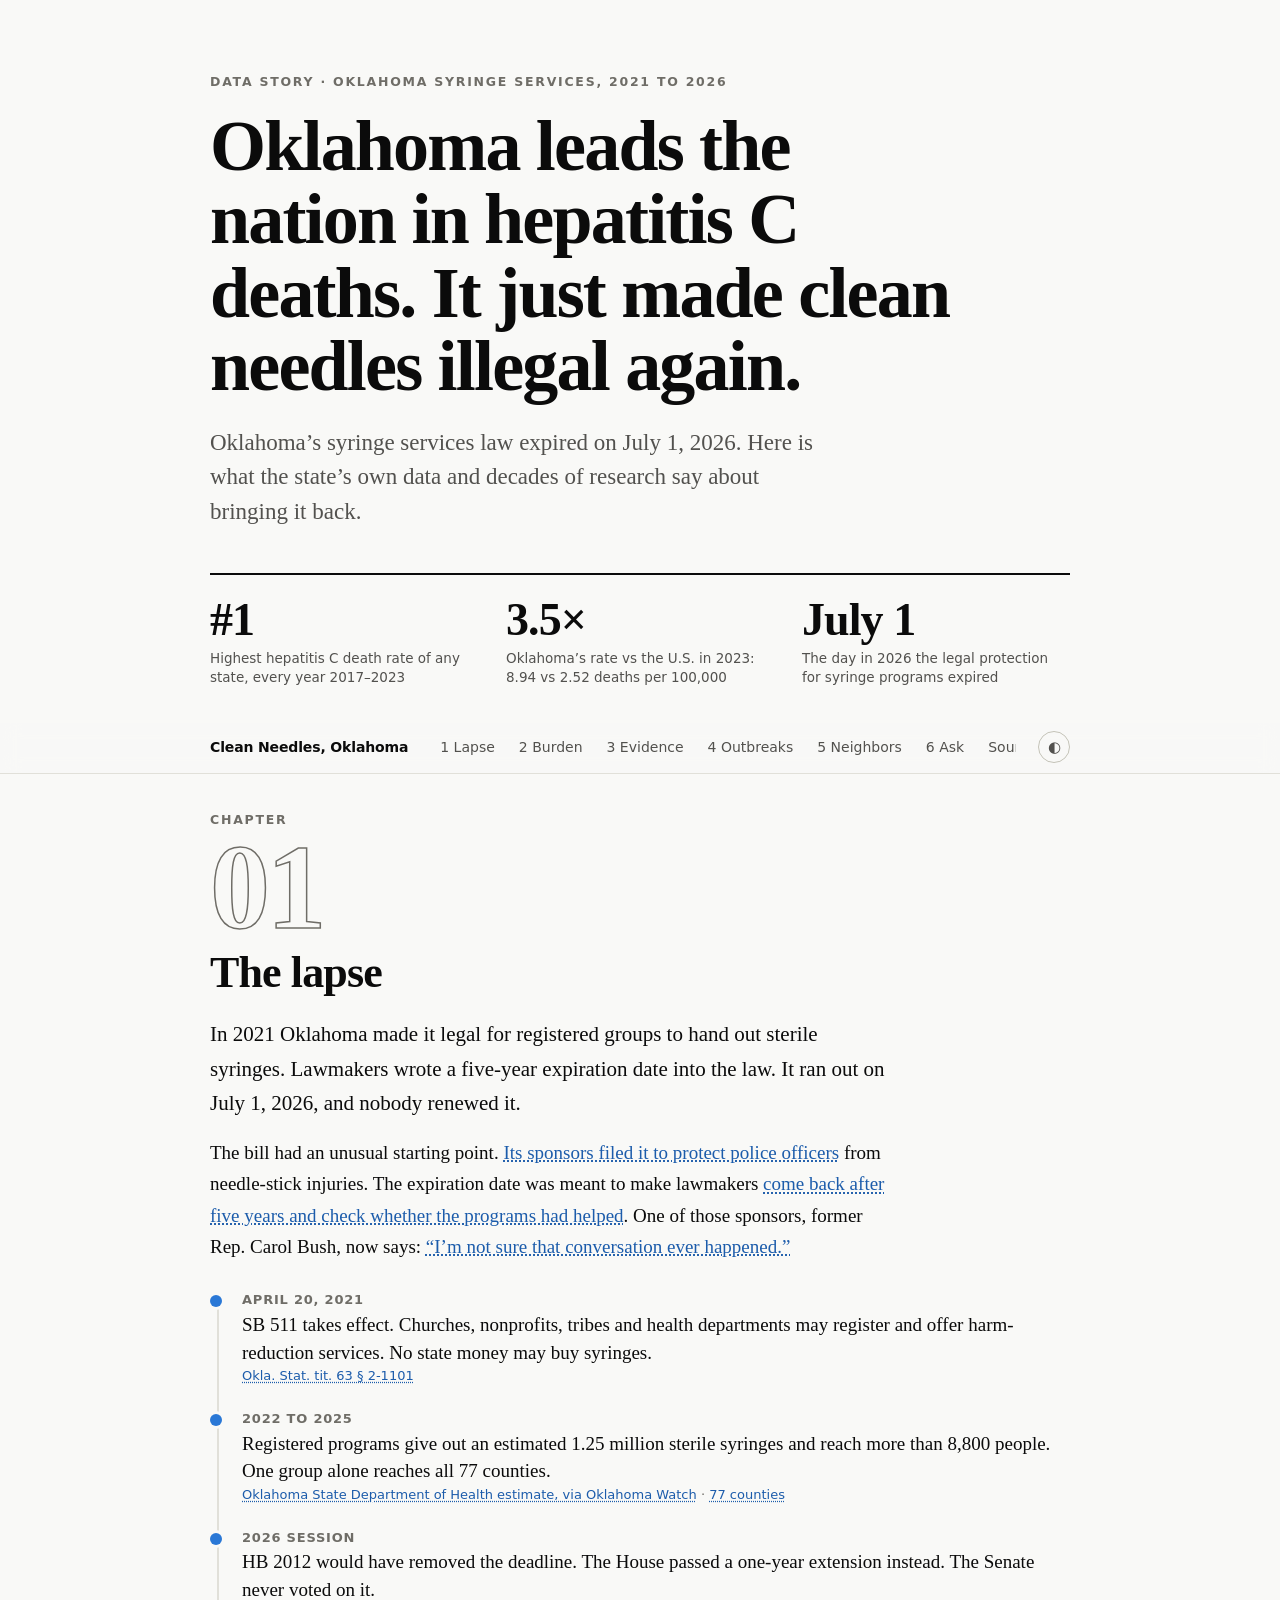
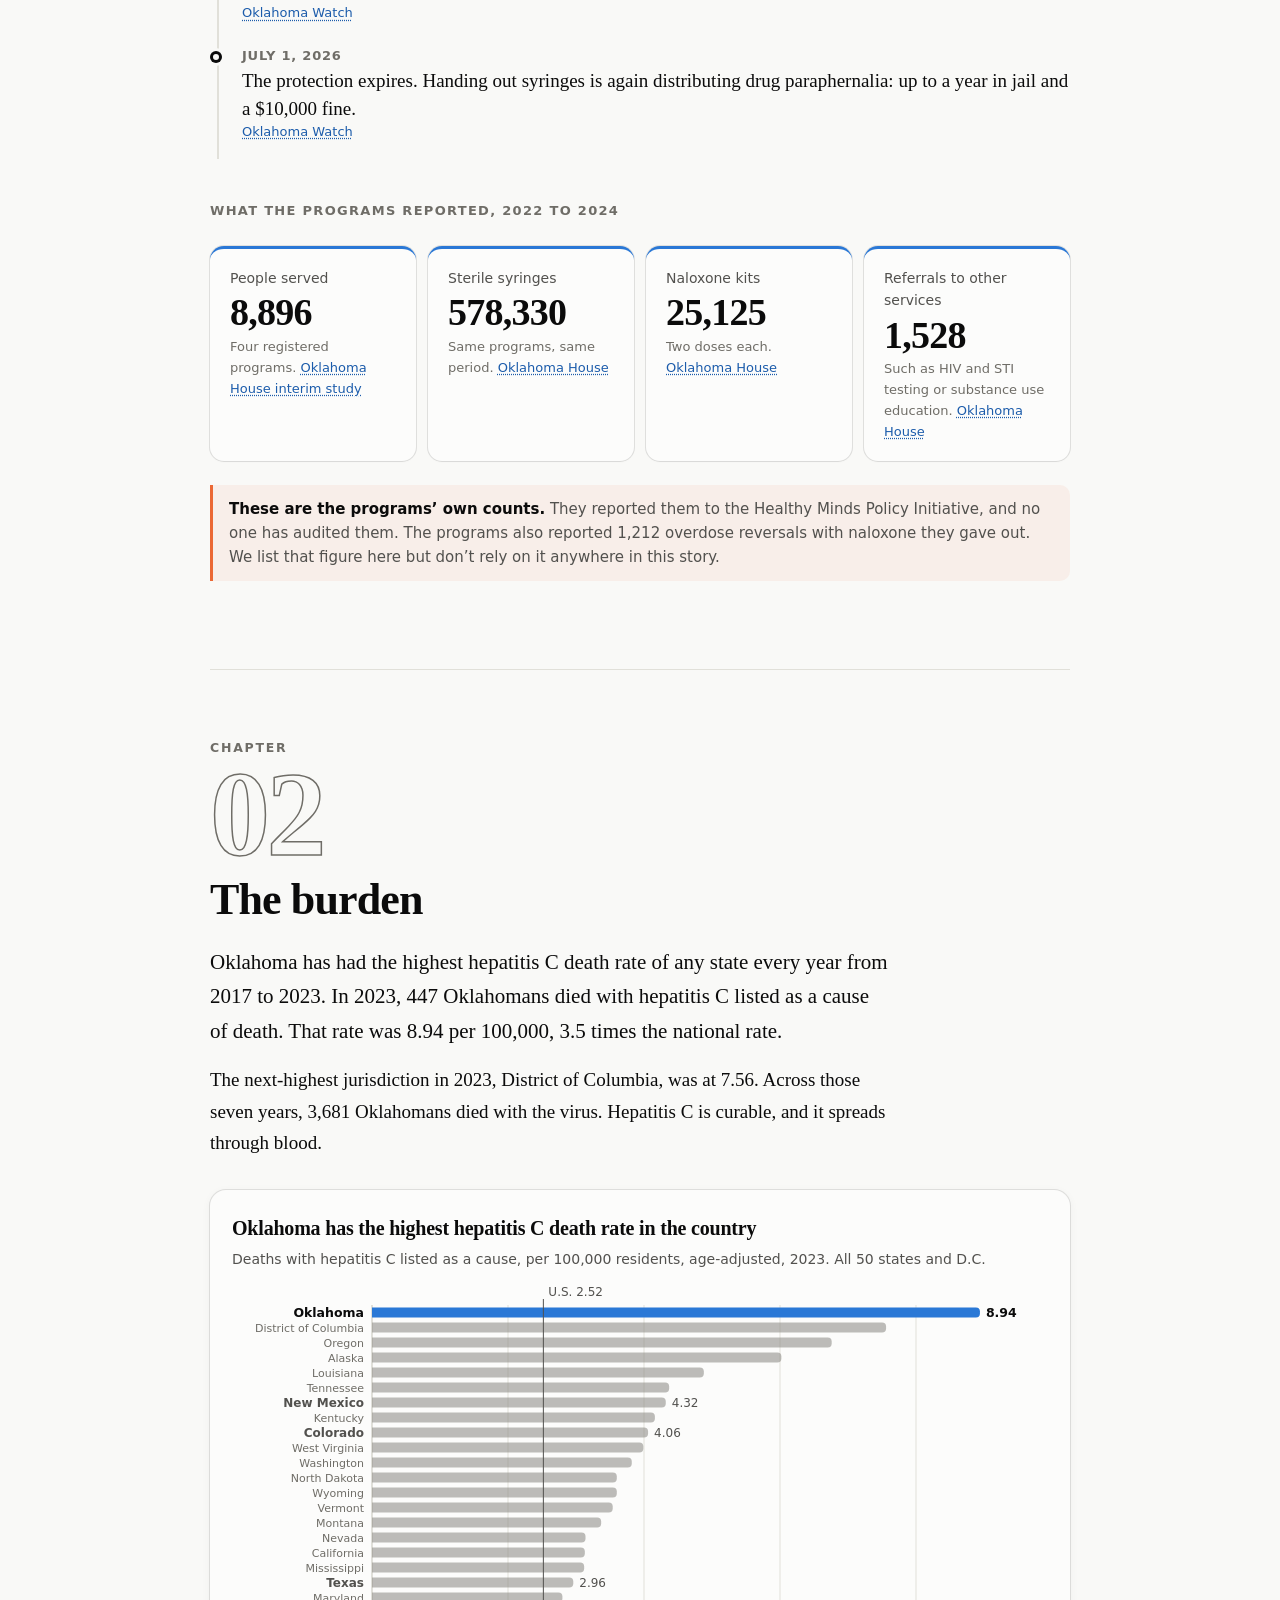
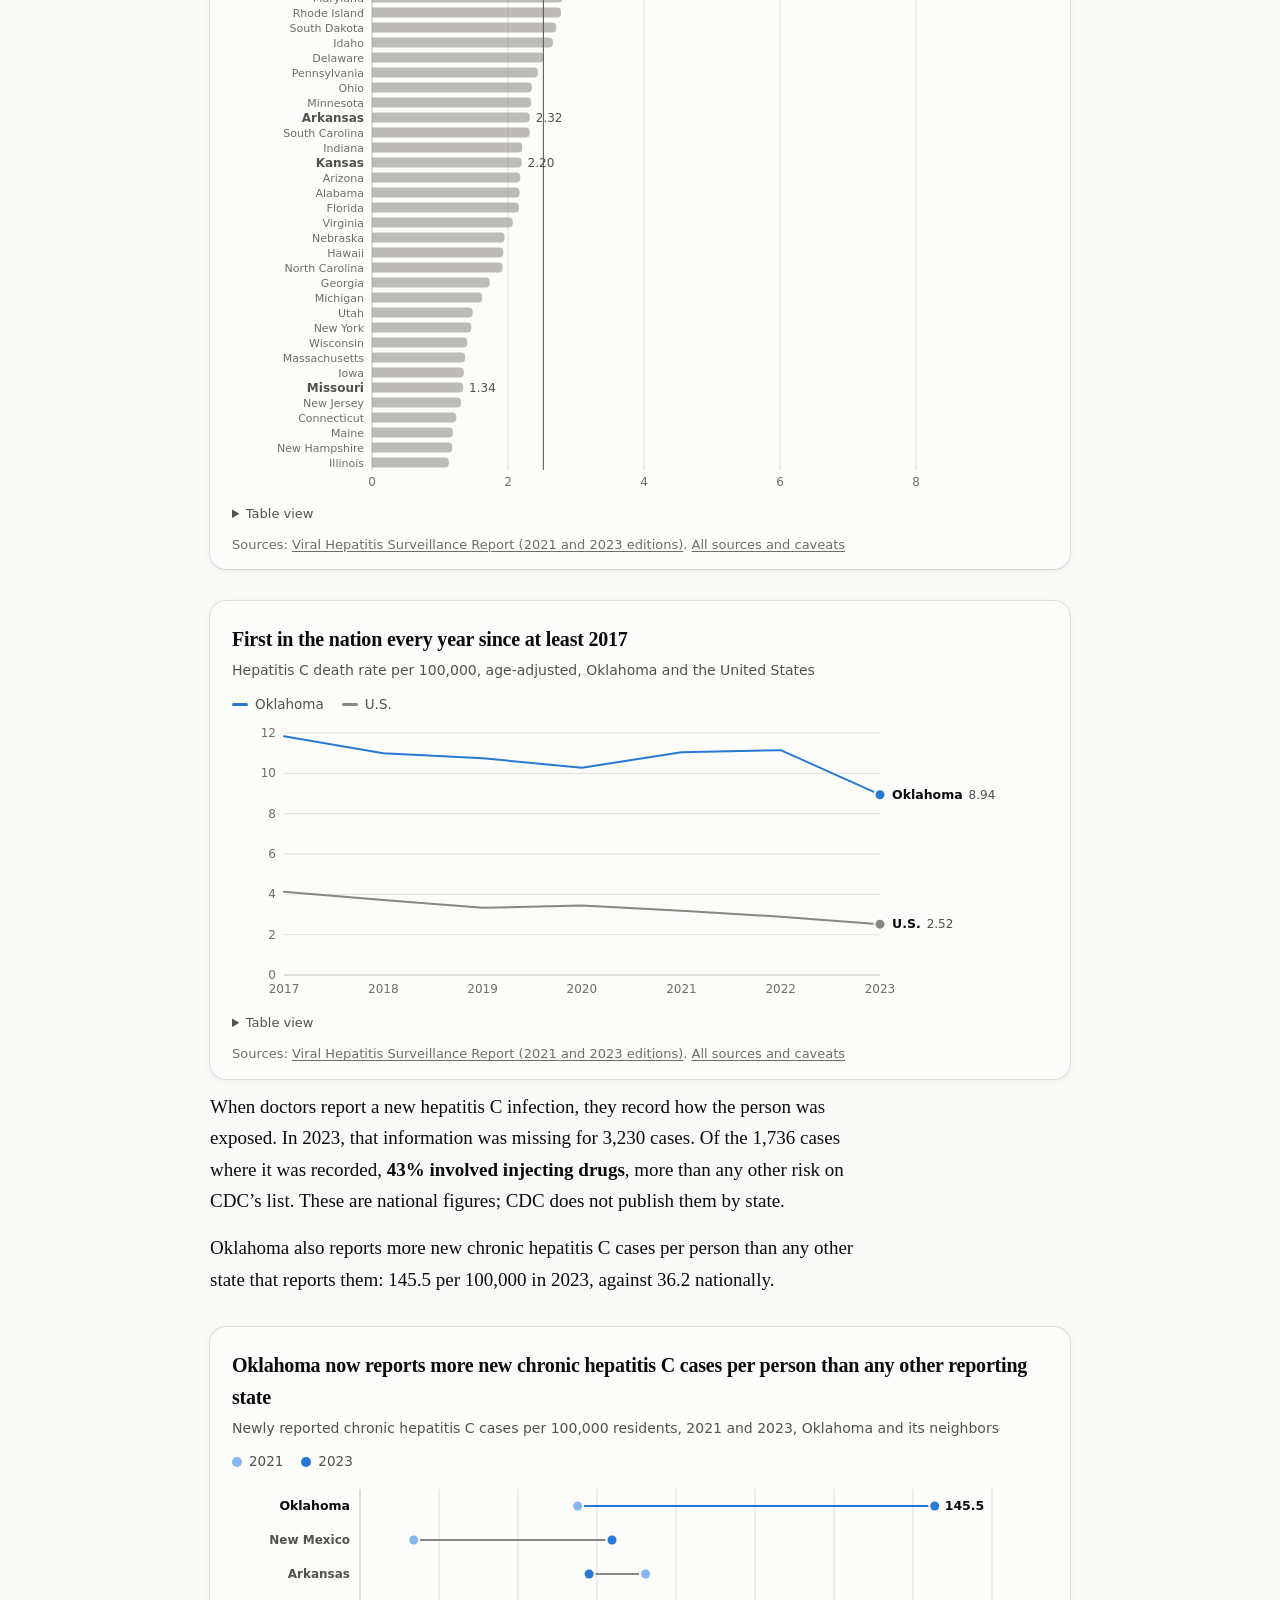
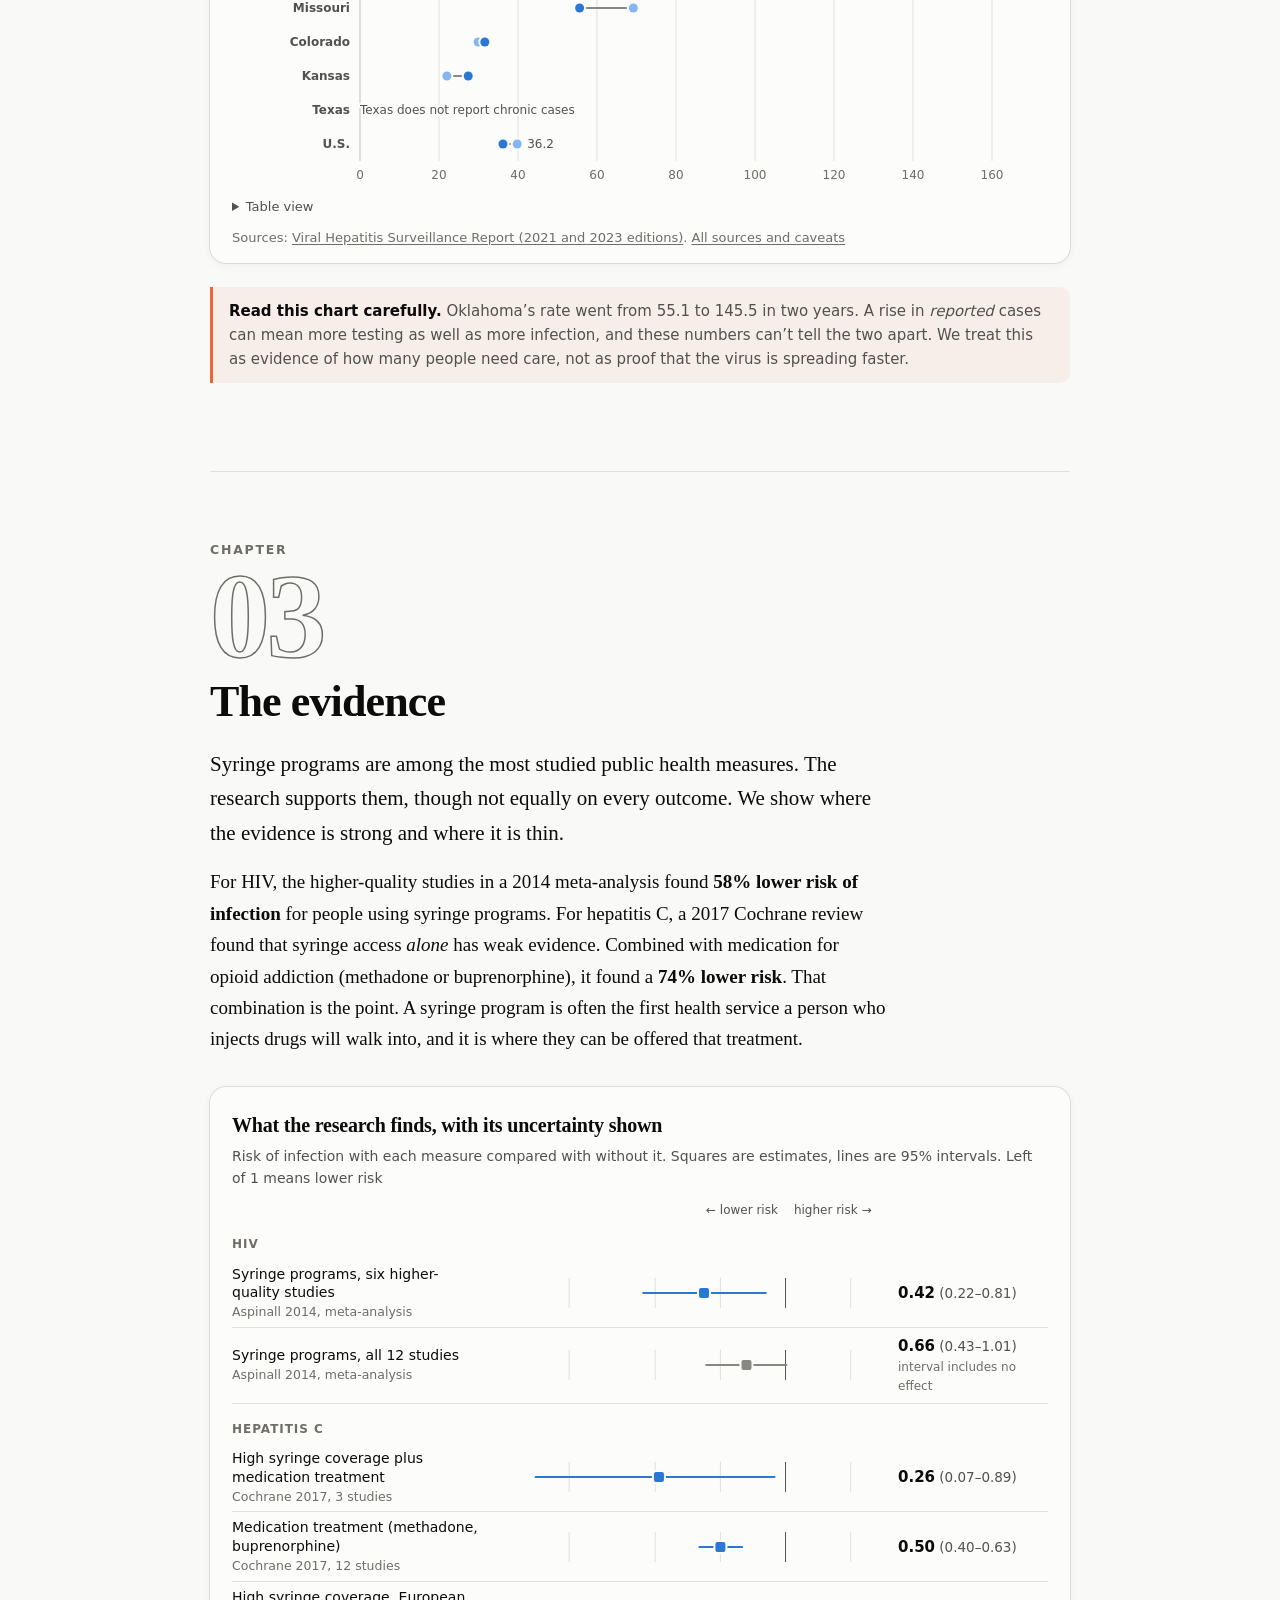
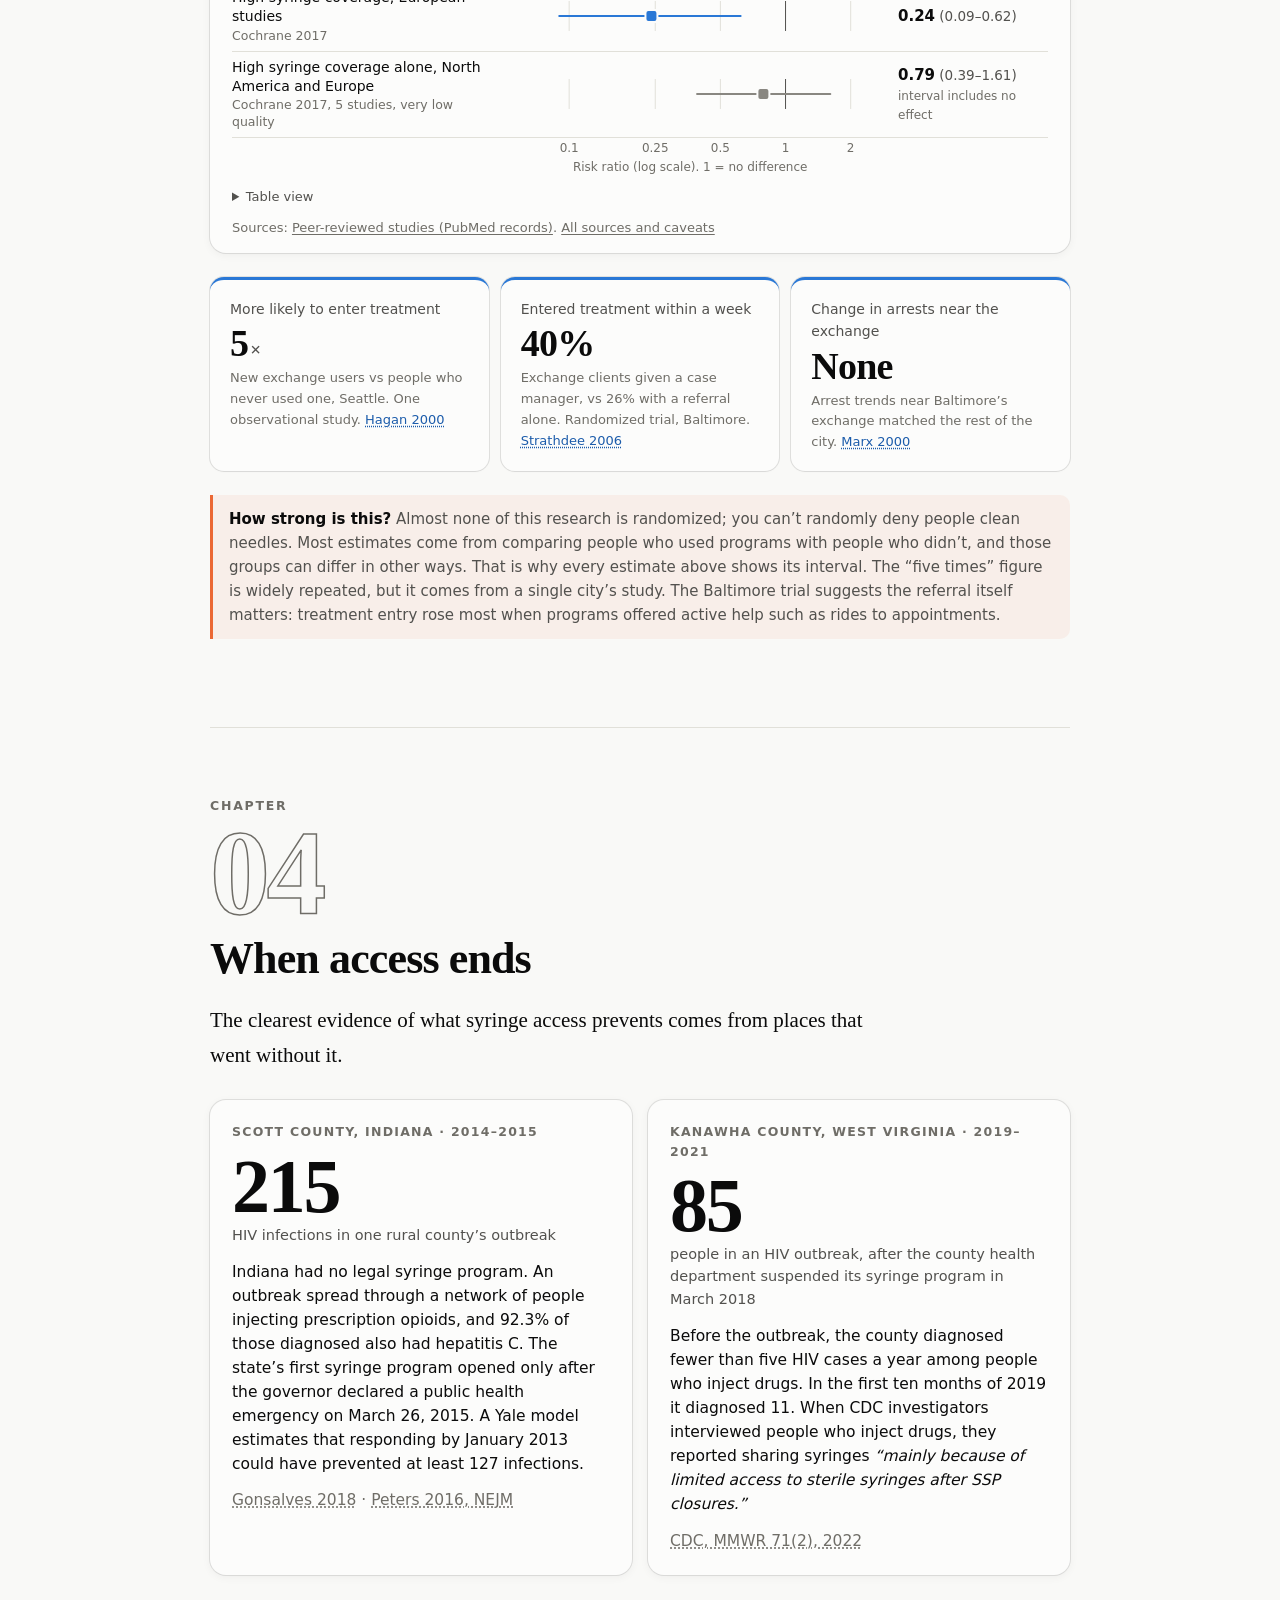
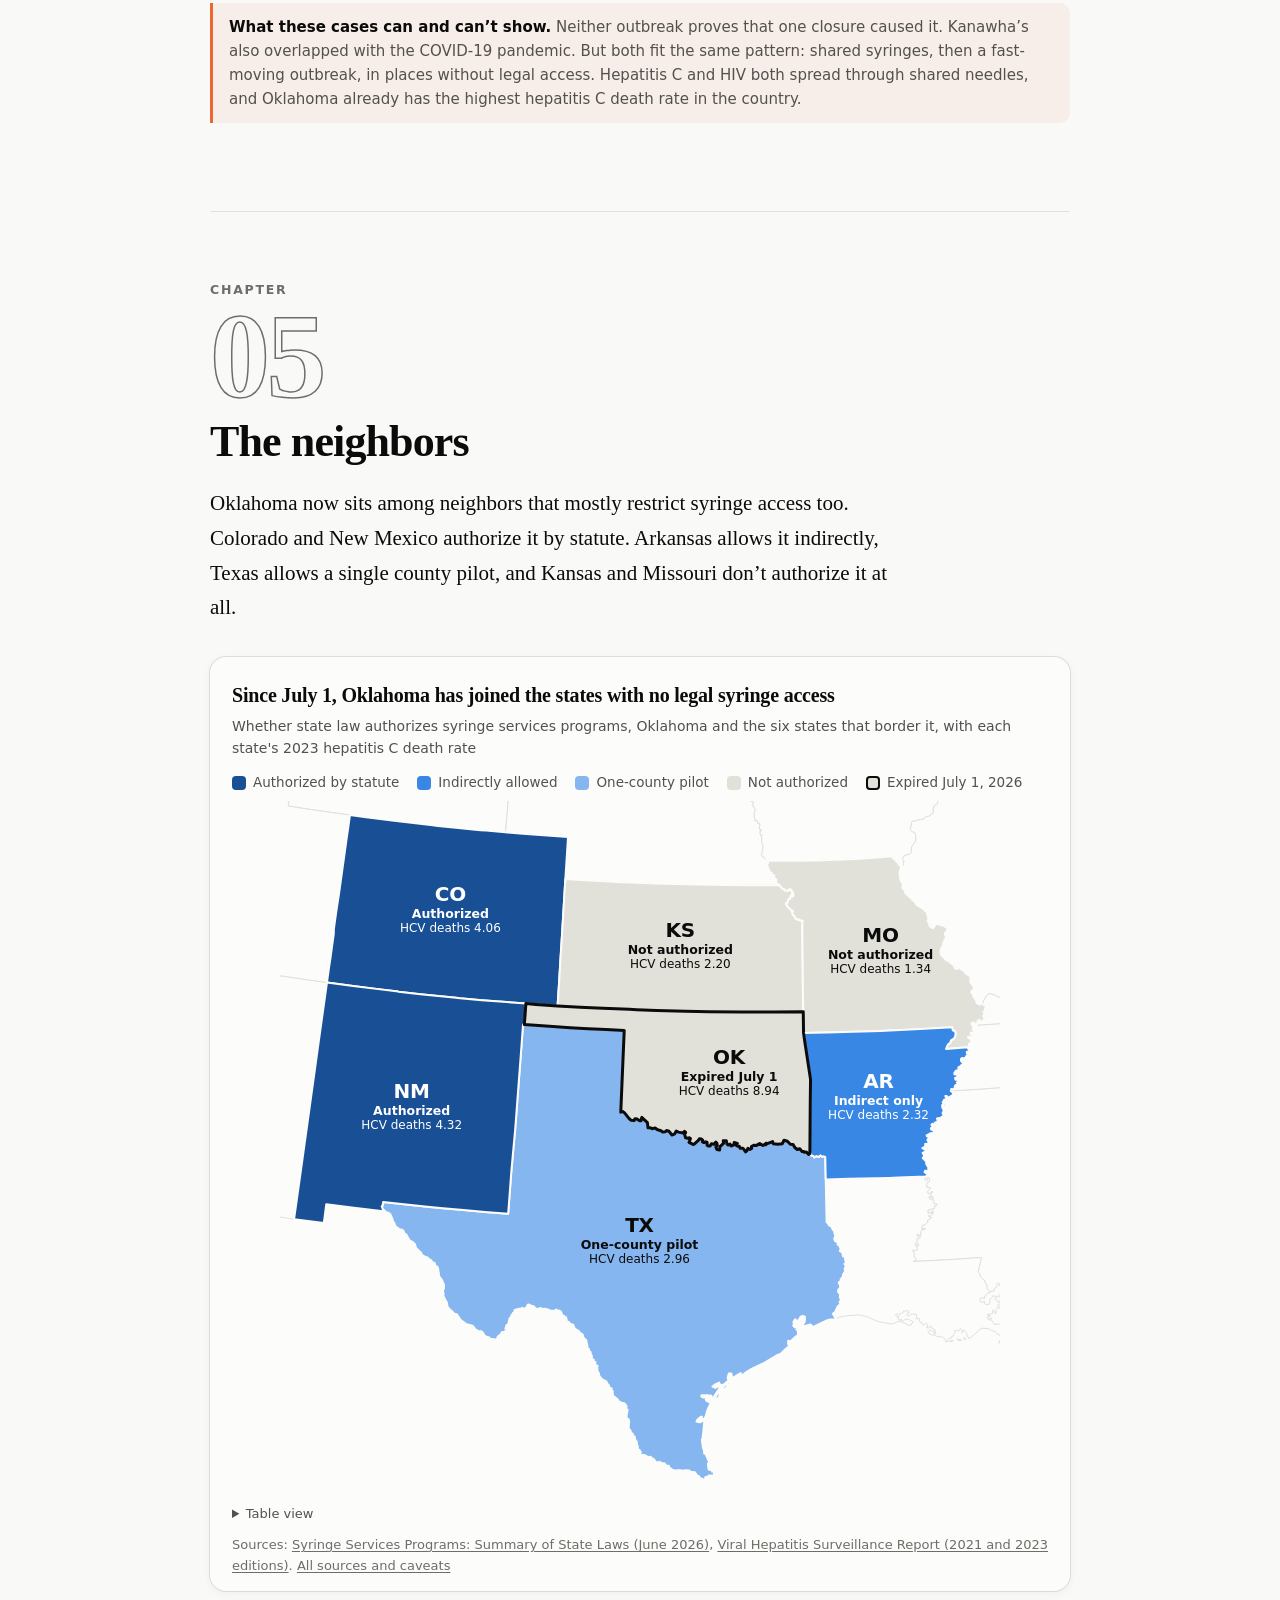
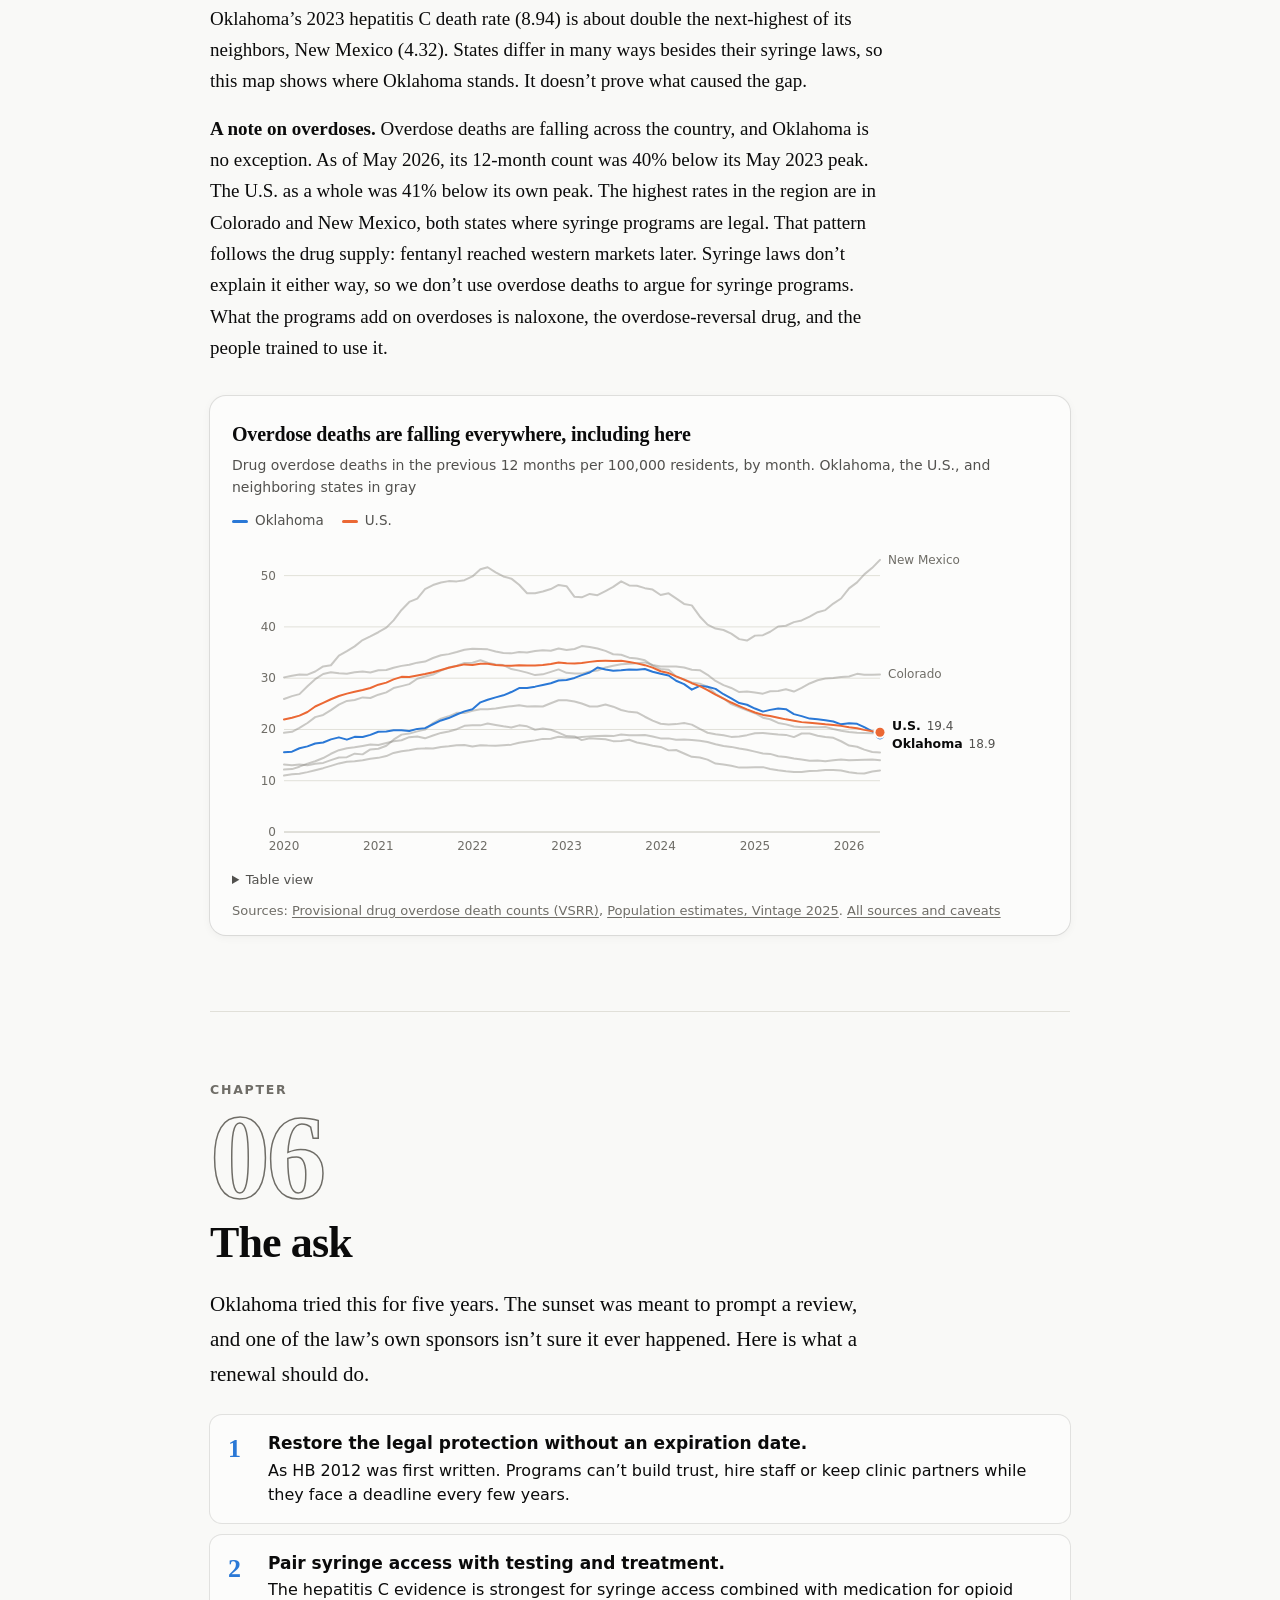
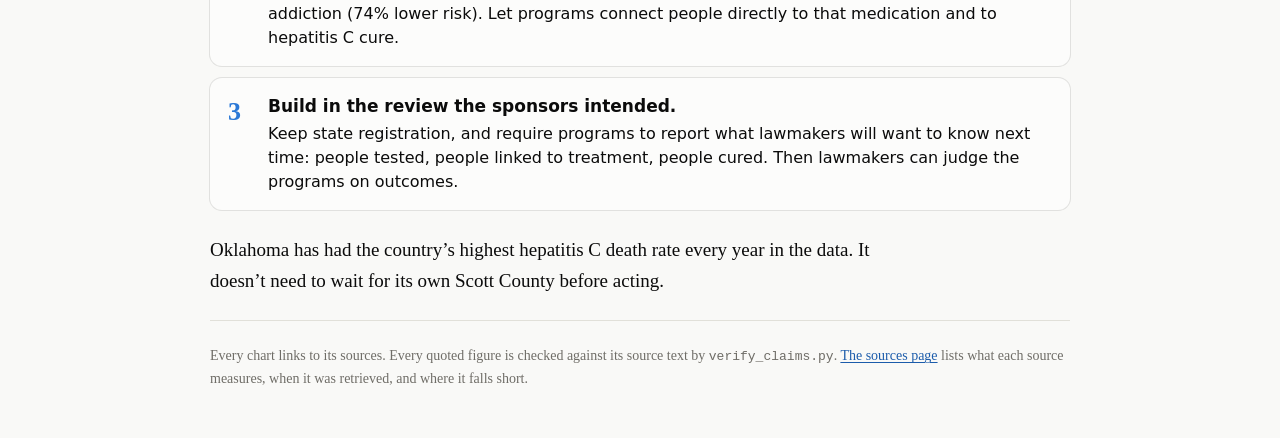
==== commit d486f039: "Chapter 5: draw real state outlines instead of a tile map Vendors us-atlas v3.0.1 states-albers-10m." ====
--- a/site/index.html
+++ b/site/index.html
@@ -99,6 +99,7 @@
 <footer>Every chart links to its sources. Every quoted figure is checked against its source text by <code>verify_claims.py</code>. <a href="sources.html">The sources page</a> lists what each source measures, when it was retrieved, and where it falls short.</footer>
 </div>
 <script src="assets/vendor/d3.min.js"></script>
+<script src="assets/vendor/topojson-client.min.js"></script>
 <script>window.STORY = {"region": ["Oklahoma", "Texas", "Arkansas", "Kansas", "Missouri", "Colorado", "New Mexico"], "abbr": {"Oklahoma": "OK", "Texas": "TX", "Arkansas": "AR", "Kansas": "KS", "Missouri": "MO", "Colorado": "CO", "New Mexico": "NM"}, "hcv_deaths": {"years": [2017, 2018, 2019, 2020, 2021, 2022, 2023], "rate": {"Alabama": [2.97, 2.54, 2.06, 2.67, 2.29, 2.51, 2.17], "Alaska": [4.38, 5.0, 4.66, 5.17, 4.66, 3.67, 6.02], "Arizona": [5.45, 3.84, 3.01, 3.36, 2.82, 2.49, 2.18], "Arkansas": [4.43, 3.86, 3.45, 3.43, 3.58, 2.77, 2.32], "California": [5.58, 4.98, 4.36, 4.54, 4.07, 3.51, 3.13], "Colorado": [5.62, 5.48, 5.24, 5.84, 5.59, 4.62, 4.06], "Connecticut": [2.61, 1.72, 2.03, 1.97, 1.18, 1.2, 1.24], "Delaware": [3.8, 2.33, 2.12, 1.94, 2.43, 3.59, 2.53], "District of Columbia": [11.42, 9.4, 10.08, 9.65, 9.2, 7.18, 7.56], "Florida": [4.16, 3.34, 3.31, 3.22, 2.89, 2.41, 2.16], "Georgia": [2.66, 2.46, 2.33, 2.38, 1.97, 1.76, 1.73], "Hawaii": [3.48, 2.42, 2.38, 2.63, 1.85, 1.59, 1.93], "Idaho": [3.82, 4.87, 4.07, 3.88, 3.14, 3.19, 2.66], "Illinois": [1.72, 1.67, 1.31, 1.68, 1.6, 1.27, 1.13], "Indiana": [3.16, 2.98, 2.76, 2.56, 2.89, 2.48, 2.21], "Iowa": [3.01, 2.4, 2.82, 2.36, 2.06, 1.85, 1.35], "Kansas": [3.83, 3.48, 3.12, 3.54, 2.8, 2.39, 2.2], "Kentucky": [5.58, 5.77, 5.08, 6.17, 5.34, 5.27, 4.16], "Louisiana": [6.49, 5.92, 5.7, 5.6, 5.34, 4.71, 4.88], "Maine": [1.6, 1.69, 1.31, 2.14, 1.25, 1.31, 1.19], "Maryland": [4.41, 4.44, 3.48, 3.77, 2.69, 3.35, 2.8], "Massachusetts": [3.0, 2.33, 2.09, 2.26, 2.11, 1.96, 1.37], "Michigan": [2.61, 2.72, 2.5, 2.26, 2.22, 2.05, 1.62], "Minnesota": [3.19, 2.81, 2.65, 3.03, 2.79, 2.65, 2.34], "Mississippi": [4.38, 3.7, 3.85, 4.05, 4.01, 3.79, 3.12], "Missouri": [3.06, 3.09, 2.47, 2.44, 2.18, 1.88, 1.34], "Montana": [4.89, 5.36, 4.02, 5.54, 4.23, 4.66, 3.37], "Nebraska": [3.29, 3.26, 2.41, 2.53, 2.78, 2.42, 1.95], "Nevada": [4.0, 3.59, 3.19, 2.81, 3.06, 3.25, 3.14], "New Hampshire": [2.9, 3.36, 2.28, 2.05, 1.97, 1.96, 1.18], "New Jersey": [2.9, 2.64, 1.89, 2.1, 1.5, 1.7, 1.31], "New Mexico": [6.7, 6.3, 6.33, 6.91, 6.45, 4.04, 4.32], "New York": [2.71, 2.4, 2.12, 2.14, 1.96, 1.73, 1.46], "North Carolina": [3.44, 3.11, 2.82, 2.65, 2.49, 2.5, 1.92], "North Dakota": [2.88, 2.52, 3.42, 2.34, 2.42, 3.99, 3.6], "Ohio": [3.48, 3.16, 2.9, 3.11, 2.55, 2.45, 2.35], "Oklahoma": [11.84, 11.0, 10.75, 10.28, 11.05, 11.15, 8.94], "Oregon": [9.24, 8.03, 7.26, 7.41, 7.59, 6.76, 6.76], "Pennsylvania": [3.15, 2.37, 2.48, 2.39, 2.56, 2.22, 2.44], "Rhode Island": [5.15, 6.37, 3.79, 3.5, 3.33, 2.67, 2.78], "South Carolina": [4.51, 3.7, 3.09, 3.27, 3.52, 3.25, 2.32], "South Dakota": [2.56, 2.8, 2.61, 2.82, 3.14, 3.54, 2.71], "Tennessee": [5.57, 6.01, 5.77, 5.66, 5.35, 4.9, 4.37], "Texas": [6.03, 5.3, 4.2, 4.15, 3.94, 3.55, 2.96], "Utah": [2.29, 2.59, 2.17, 2.28, 1.57, 1.33, 1.48], "Vermont": [4.44, 3.32, 2.95, 4.54, 3.82, 4.29, 3.54], "Virginia": [2.68, 2.48, 2.29, 2.62, 2.68, 2.63, 2.07], "Washington": [5.46, 4.76, 4.43, 4.32, 4.67, 4.17, 3.82], "West Virginia": [4.94, 4.9, 4.92, 5.64, 6.65, 5.15, 3.99], "Wisconsin": [1.82, 1.9, 1.72, 2.49, 1.96, 1.75, 1.4], "Wyoming": [5.5, 5.84, 5.33, 6.31, 4.12, 4.84, 3.6], "United States": [4.13, 3.72, 3.33, 3.45, 3.18, 2.89, 2.52]}, "count": {"Alabama": [188.0, 167.0, 134.0, 178.0, 160.0, 166.0, 146.0], "Alaska": [38.0, 40.0, 41.0, 46.0, 40.0, 32.0, 49.0], "Arizona": [480.0, 348.0, 277.0, 329.0, 267.0, 233.0, 212.0], "Arkansas": [169.0, 150.0, 134.0, 138.0, 141.0, 114.0, 95.0], "California": [2630.0, 2391.0, 2114.0, 2209.0, 1972.0, 1739.0, 1544.0], "Colorado": [386.0, 387.0, 376.0, 424.0, 411.0, 342.0, 299.0], "Connecticut": [130.0, 89.0, 102.0, 102.0, 60.0, 60.0, 67.0], "Delaware": [49.0, 34.0, 26.0, 30.0, 36.0, 50.0, 35.0], "District of Columbia": [83.0, 70.0, 75.0, 73.0, 66.0, 53.0, 56.0], "Florida": [1222.0, 1005.0, 1025.0, 1012.0, 913.0, 778.0, 698.0], "Georgia": [344.0, 326.0, 313.0, 318.0, 264.0, 240.0, 238.0], "Hawaii": [67.0, 49.0, 45.0, 55.0, 42.0, 34.0, 41.0], "Idaho": [84.0, 108.0, 93.0, 90.0, 80.0, 81.0, 71.0], "Illinois": [288.0, 279.0, 221.0, 288.0, 272.0, 218.0, 193.0], "Indiana": [269.0, 259.0, 241.0, 223.0, 254.0, 219.0, 189.0], "Iowa": [122.0, 98.0, 116.0, 102.0, 93.0, 79.0, 62.0], "Kansas": [141.0, 130.0, 116.0, 135.0, 108.0, 91.0, 83.0], "Kentucky": [306.0, 319.0, 267.0, 332.0, 296.0, 295.0, 229.0], "Louisiana": [382.0, 352.0, 347.0, 349.0, 323.0, 288.0, 288.0], "Maine": [32.0, 34.0, 23.0, 34.0, 25.0, 27.0, 28.0], "Maryland": [340.0, 352.0, 282.0, 311.0, 227.0, 275.0, 238.0], "Massachusetts": [267.0, 211.0, 192.0, 205.0, 190.0, 184.0, 128.0], "Michigan": [368.0, 384.0, 359.0, 326.0, 324.0, 299.0, 238.0], "Minnesota": [235.0, 209.0, 199.0, 220.0, 212.0, 205.0, 184.0], "Mississippi": [159.0, 141.0, 144.0, 157.0, 152.0, 149.0, 120.0], "Missouri": [247.0, 244.0, 205.0, 200.0, 183.0, 153.0, 112.0], "Montana": [68.0, 76.0, 54.0, 80.0, 60.0, 69.0, 44.0], "Nebraska": [79.0, 72.0, 59.0, 63.0, 73.0, 62.0, 52.0], "Nevada": [153.0, 140.0, 128.0, 115.0, 129.0, 135.0, 133.0], "New Hampshire": [57.0, 64.0, 44.0, 38.0, 35.0, 40.0, 25.0], "New Jersey": [342.0, 309.0, 224.0, 252.0, 187.0, 213.0, 162.0], "New Mexico": [175.0, 163.0, 165.0, 185.0, 171.0, 113.0, 119.0], "New York": [701.0, 615.0, 556.0, 567.0, 535.0, 487.0, 407.0], "North Carolina": [460.0, 426.0, 402.0, 369.0, 351.0, 350.0, 274.0], "North Dakota": [23.0, 23.0, 30.0, 20.0, 22.0, 36.0, 29.0], "Ohio": [541.0, 480.0, 450.0, 491.0, 393.0, 382.0, 373.0], "Oklahoma": [555.0, 534.0, 533.0, 501.0, 553.0, 558.0, 447.0], "Oregon": [518.0, 466.0, 425.0, 448.0, 457.0, 407.0, 414.0], "Pennsylvania": [563.0, 417.0, 445.0, 423.0, 469.0, 403.0, 437.0], "Rhode Island": [76.0, 91.0, 57.0, 51.0, 53.0, 38.0, 43.0], "South Carolina": [302.0, 259.0, 220.0, 240.0, 257.0, 238.0, 179.0], "South Dakota": [29.0, 30.0, 29.0, 32.0, 35.0, 41.0, 30.0], "Tennessee": [469.0, 517.0, 491.0, 491.0, 472.0, 438.0, 399.0], "Texas": [1888.0, 1708.0, 1383.0, 1397.0, 1336.0, 1201.0, 1012.0], "Utah": [68.0, 78.0, 69.0, 73.0, 54.0, 44.0, 51.0], "Vermont": [40.0, 30.0, 30.0, 37.0, 32.0, 37.0, 31.0], "Virginia": [290.0, 272.0, 249.0, 293.0, 300.0, 298.0, 243.0], "Washington": [528.0, 466.0, 441.0, 444.0, 480.0, 431.0, 407.0], "West Virginia": [116.0, 108.0, 108.0, 112.0, 135.0, 114.0, 85.0], "Wisconsin": [145.0, 151.0, 141.0, 202.0, 163.0, 141.0, 124.0], "Wyoming": [41.0, 42.0, 42.0, 53.0, 32.0, 37.0, 31.0], "United States": [17253.0, 15713.0, 14242.0, 14863.0, 13895.0, 12717.0, 11194.0]}, "rank": {"2017": {"oklahoma": 1, "of": 51, "second": "District of Columbia"}, "2018": {"oklahoma": 1, "of": 51, "second": "District of Columbia"}, "2019": {"oklahoma": 1, "of": 51, "second": "District of Columbia"}, "2020": {"oklahoma": 1, "of": 51, "second": "District of Columbia"}, "2021": {"oklahoma": 1, "of": 51, "second": "District of Columbia"}, "2022": {"oklahoma": 1, "of": 51, "second": "District of Columbia"}, "2023": {"oklahoma": 1, "of": 51, "second": "District of Columbia"}}}, "hcv_chronic": {"2021": {"Alabama": [4273.0, 84.8], "Alaska": [498.0, 68.0], "Arizona": [null, null], "Arkansas": [2189.0, 72.3], "Colorado": [1737.0, 29.9], "Connecticut": [809.0, 22.4], "Delaware": [710.0, 70.8], "District of Columbia": [null, null], "Florida": [9130.0, 41.9], "Georgia": [4405.0, 40.8], "Hawaii": [null, null], "Idaho": [669.0, 35.2], "Illinois": [2759.0, 21.8], "Indiana": [null, null], "Iowa": [729.0, 22.8], "Kansas": [647.0, 22.0], "Kentucky": [null, null], "Louisiana": [3634.0, 78.6], "Maine": [704.0, 51.3], "Maryland": [2142.0, 34.7], "Massachusetts": [2346.0, 33.6], "Michigan": [2396.0, 23.8], "Minnesota": [843.0, 14.8], "Mississippi": [1951.0, 66.1], "Missouri": [4267.0, 69.2], "Montana": [684.0, 61.9], "Nebraska": [414.0, 21.1], "Nevada": [1904.0, 60.6], "New Hampshire": [47.0, 3.4], "New Jersey": [2366.0, 25.5], "New Mexico": [288.0, 13.6], "New York": [4695.0, 23.7], "North Carolina": [null, null], "North Dakota": [461.0, 59.5], "Ohio": [6661.0, 56.5], "Oklahoma": [2196.0, 55.1], "Oregon": [1657.0, 39.0], "Pennsylvania": [6891.0, 53.2], "Rhode Island": [null, null], "South Carolina": [3448.0, 66.4], "South Dakota": [425.0, 47.5], "Tennessee": [6945.0, 99.6], "Texas": [null, null], "Utah": [835.0, 25.0], "Vermont": [307.0, 47.6], "Virginia": [3792.0, 43.9], "Washington": [2566.0, 33.2], "West Virginia": [2699.0, 151.4], "Wisconsin": [1385.0, 23.5], "Wyoming": [319.0, 55.1], "United States": [107540.0, 39.8]}, "2023": {"Alabama": [3576.0, 70.0], "Alaska": [524.0, 71.4], "Arizona": [null, null], "Arkansas": [1778.0, 58.0], "California": [9547.0, 24.5], "Colorado": [1859.0, 31.6], "Connecticut": [622.0, 17.2], "Delaware": [449.0, 43.5], "District of Columbia": [113.0, 16.6], "Florida": [8389.0, 37.1], "Georgia": [4457.0, 40.4], "Hawaii": [null, null], "Idaho": [519.0, 26.4], "Illinois": [2111.0, 16.8], "Indiana": [2641.0, 38.5], "Iowa": [587.0, 18.3], "Kansas": [807.0, 27.4], "Kentucky": [null, null], "Louisiana": [2796.0, 61.1], "Maine": [500.0, 35.8], "Maryland": [1684.0, 27.2], "Massachusetts": [4366.0, 62.4], "Michigan": [1791.0, 17.8], "Minnesota": [945.0, 16.5], "Mississippi": [1427.0, 48.5], "Missouri": [3442.0, 55.6], "Montana": [737.0, 65.1], "Nebraska": [342.0, 17.3], "Nevada": [1446.0, 45.3], "New Hampshire": [163.0, 11.6], "New Jersey": [2183.0, 23.5], "New Mexico": [1348.0, 63.8], "New York": [4012.0, 20.5], "North Carolina": [null, null], "North Dakota": [352.0, 44.9], "Ohio": [5217.0, 44.3], "Oklahoma": [5899.0, 145.5], "Oregon": [1343.0, 31.7], "Pennsylvania": [4973.0, 38.4], "Rhode Island": [647.0, 59.0], "South Carolina": [2608.0, 48.5], "South Dakota": [471.0, 51.2], "Tennessee": [5095.0, 71.5], "Texas": [null, null], "Utah": [662.0, 19.4], "Vermont": [235.0, 36.3], "Virginia": [3373.0, 38.7], "Washington": [2213.0, 28.3], "West Virginia": [1988.0, 112.3], "Wisconsin": [1079.0, 18.3], "Wyoming": [209.0, 35.8], "United States": [101525.0, 36.2]}}, "overdose": {"months": ["2020-01", "2020-02", "2020-03", "2020-04", "2020-05", "2020-06", "2020-07", "2020-08", "2020-09", "2020-10", "2020-11", "2020-12", "2021-01", "2021-02", "2021-03", "2021-04", "2021-05", "2021-06", "2021-07", "2021-08", "2021-09", "2021-10", "2021-11", "2021-12", "2022-01", "2022-02", "2022-03", "2022-04", "2022-05", "2022-06", "2022-07", "2022-08", "2022-09", "2022-10", "2022-11", "2022-12", "2023-01", "2023-02", "2023-03", "2023-04", "2023-05", "2023-06", "2023-07", "2023-08", "2023-09", "2023-10", "2023-11", "2023-12", "2024-01", "2024-02", "2024-03", "2024-04", "2024-05", "2024-06", "2024-07", "2024-08", "2024-09", "2024-10", "2024-11", "2024-12", "2025-01", "2025-02", "2025-03", "2025-04", "2025-05", "2025-06", "2025-07", "2025-08", "2025-09", "2025-10", "2025-11", "2025-12", "2026-01", "2026-02", "2026-03", "2026-04", "2026-05"], "Arkansas": {"rate": [12.17, 12.27, 12.74, 13.34, 13.8, 14.43, 15.26, 15.96, 16.32, 16.52, 16.79, 17.05, 16.95, 17.34, 17.71, 17.9, 18.5, 18.63, 18.27, 18.83, 19.33, 19.59, 20.05, 20.71, 20.8, 20.8, 21.17, 20.87, 20.61, 20.38, 20.8, 20.61, 19.95, 20.18, 19.95, 19.39, 18.7, 18.63, 17.92, 18.27, 18.18, 18.08, 17.72, 17.75, 17.98, 17.46, 17.17, 16.84, 16.6, 15.92, 15.99, 15.31, 14.66, 14.53, 14.11, 13.34, 13.15, 12.92, 12.56, 12.6, 12.62, 12.65, 12.3, 12.04, 11.85, 11.69, 11.69, 11.91, 11.94, 12.07, 12.1, 11.98, 11.65, 11.46, 11.4, 11.81, 12.01], "n": [367.0, 370.0, 384.0, 402.0, 416.0, 435.0, 460.0, 481.0, 492.0, 498.0, 506.0, 514.0, 513.0, 525.0, 536.0, 542.0, 560.0, 564.0, 553.0, 570.0, 585.0, 593.0, 607.0, 627.0, 634.0, 634.0, 645.0, 636.0, 628.0, 621.0, 634.0, 628.0, 608.0, 615.0, 608.0, 591.0, 574.0, 572.0, 550.0, 561.0, 558.0, 555.0, 544.0, 545.0, 552.0, 536.0, 527.0, 517.0, 514.0, 493.0, 495.0, 474.0, 454.0, 450.0, 437.0, 413.0, 407.0, 400.0, 389.0, 390.0, 393.0, 394.0, 383.0, 375.0, 369.0, 364.0, 364.0, 371.0, 372.0, 376.0, 377.0, 373.0, 363.0, 357.0, 355.0, 368.0, 374.0], "peak_month": "2022-03", "peak_n": 645.0, "latest_n": 374.0, "change_from_peak": -0.4202}, "Colorado": {"rate": [19.35, 19.54, 20.29, 21.26, 22.4, 22.83, 23.76, 24.85, 25.56, 25.75, 26.25, 26.13, 26.78, 27.23, 28.07, 28.45, 28.84, 29.89, 30.32, 30.7, 31.47, 32.09, 32.45, 32.97, 33.01, 33.49, 33.02, 32.67, 32.55, 31.78, 31.47, 31.08, 30.6, 30.75, 31.23, 31.71, 31.04, 30.92, 30.89, 31.29, 31.49, 32.1, 32.41, 32.73, 32.81, 32.9, 33.08, 32.58, 32.3, 32.28, 32.26, 32.09, 31.66, 31.56, 30.66, 29.46, 28.65, 28.09, 27.29, 27.39, 27.19, 26.98, 27.44, 27.51, 27.84, 27.39, 28.11, 28.97, 29.6, 29.92, 30.05, 30.25, 30.32, 30.85, 30.67, 30.69, 30.72], "n": [1120.0, 1131.0, 1174.0, 1230.0, 1296.0, 1321.0, 1375.0, 1438.0, 1479.0, 1490.0, 1519.0, 1512.0, 1557.0, 1583.0, 1632.0, 1654.0, 1677.0, 1738.0, 1763.0, 1785.0, 1830.0, 1866.0, 1887.0, 1917.0, 1932.0, 1960.0, 1933.0, 1912.0, 1905.0, 1860.0, 1842.0, 1819.0, 1791.0, 1800.0, 1828.0, 1856.0, 1835.0, 1828.0, 1826.0, 1850.0, 1862.0, 1898.0, 1916.0, 1935.0, 1940.0, 1945.0, 1956.0, 1926.0, 1934.0, 1933.0, 1932.0, 1922.0, 1896.0, 1890.0, 1836.0, 1764.0, 1716.0, 1682.0, 1634.0, 1640.0, 1635.0, 1622.0, 1650.0, 1654.0, 1674.0, 1647.0, 1690.0, 1742.0, 1780.0, 1799.0, 1807.0, 1819.0, 1823.0, 1855.0, 1844.0, 1845.0, 1847.0], "peak_month": "2022-02", "peak_n": 1960.0, "latest_n": 1847.0, "change_from_peak": -0.0577}, "Kansas": {"rate": [13.17, 13.03, 13.17, 13.03, 13.31, 13.48, 14.02, 14.53, 14.6, 15.28, 15.14, 16.1, 16.23, 16.81, 18.0, 18.99, 19.19, 19.63, 19.97, 21.23, 22.12, 22.56, 23.24, 23.21, 23.66, 23.93, 23.96, 24.1, 24.34, 24.54, 24.74, 24.47, 24.51, 24.47, 25.12, 25.7, 25.7, 25.46, 25.05, 24.48, 24.48, 24.85, 24.44, 23.8, 23.43, 23.32, 22.48, 21.73, 21.11, 20.98, 21.04, 21.25, 20.94, 20.1, 19.36, 19.05, 18.85, 18.55, 18.62, 18.89, 19.25, 19.31, 19.18, 19.01, 18.94, 18.51, 19.21, 19.21, 18.78, 18.51, 18.37, 17.7, 16.86, 16.63, 16.06, 15.59, 15.52], "n": [387.0, 383.0, 387.0, 383.0, 391.0, 396.0, 412.0, 427.0, 429.0, 449.0, 445.0, 473.0, 477.0, 494.0, 529.0, 558.0, 564.0, 577.0, 587.0, 624.0, 650.0, 663.0, 683.0, 682.0, 695.0, 703.0, 704.0, 708.0, 715.0, 721.0, 727.0, 719.0, 720.0, 719.0, 738.0, 755.0, 758.0, 751.0, 739.0, 722.0, 722.0, 733.0, 721.0, 702.0, 691.0, 688.0, 663.0, 641.0, 626.0, 622.0, 624.0, 630.0, 621.0, 596.0, 574.0, 565.0, 559.0, 550.0, 552.0, 560.0, 573.0, 575.0, 571.0, 566.0, 564.0, 551.0, 572.0, 572.0, 559.0, 551.0, 547.0, 527.0, 502.0, 495.0, 478.0, 464.0, 462.0], "peak_month": "2023-01", "peak_n": 758.0, "latest_n": 462.0, "change_from_peak": -0.3905}, "Missouri": {"rate": [25.95, 26.5, 26.89, 28.42, 29.8, 30.82, 31.16, 30.98, 30.87, 31.15, 31.31, 31.11, 31.53, 31.59, 32.03, 32.4, 32.63, 33.03, 33.24, 33.94, 34.46, 34.69, 35.11, 35.56, 35.75, 35.7, 35.62, 35.2, 34.92, 34.84, 35.12, 35.0, 35.3, 35.44, 35.36, 35.8, 35.5, 35.69, 36.26, 36.09, 35.79, 35.32, 34.66, 34.58, 34.0, 33.85, 33.5, 32.45, 31.79, 31.65, 30.34, 29.74, 29.15, 28.94, 28.32, 26.96, 26.03, 24.94, 24.3, 23.74, 23.17, 22.29, 21.99, 21.27, 20.99, 20.57, 20.41, 20.48, 20.41, 20.49, 20.08, 19.74, 19.5, 19.36, 19.3, 19.25, 19.22], "n": [1597.0, 1631.0, 1655.0, 1749.0, 1834.0, 1897.0, 1918.0, 1907.0, 1900.0, 1917.0, 1927.0, 1915.0, 1946.0, 1950.0, 1977.0, 2000.0, 2014.0, 2039.0, 2052.0, 2095.0, 2127.0, 2141.0, 2167.0, 2195.0, 2209.0, 2206.0, 2201.0, 2175.0, 2158.0, 2153.0, 2170.0, 2163.0, 2181.0, 2190.0, 2185.0, 2212.0, 2203.0, 2215.0, 2250.0, 2240.0, 2221.0, 2192.0, 2151.0, 2146.0, 2110.0, 2101.0, 2079.0, 2014.0, 1985.0, 1976.0, 1894.0, 1857.0, 1820.0, 1807.0, 1768.0, 1683.0, 1625.0, 1557.0, 1517.0, 1482.0, 1453.0, 1398.0, 1379.0, 1334.0, 1316.0, 1290.0, 1280.0, 1284.0, 1280.0, 1285.0, 1259.0, 1238.0, 1223.0, 1214.0, 1210.0, 1207.0, 1205.0], "peak_month": "2023-03", "peak_n": 2250.0, "latest_n": 1205.0, "change_from_peak": -0.4644}, "New Mexico": {"rate": [30.16, 30.49, 30.73, 30.68, 31.3, 32.29, 32.52, 34.41, 35.26, 36.21, 37.43, 38.14, 38.96, 39.86, 41.28, 43.31, 44.87, 45.53, 47.37, 48.17, 48.65, 48.93, 48.88, 49.12, 49.84, 51.26, 51.64, 50.64, 49.84, 49.41, 48.23, 46.57, 46.57, 46.9, 47.38, 48.18, 47.94, 45.86, 45.77, 46.43, 46.19, 47.0, 47.8, 48.88, 48.08, 48.03, 47.56, 47.28, 46.22, 46.55, 45.56, 44.48, 44.2, 42.04, 40.44, 39.68, 39.4, 38.7, 37.62, 37.33, 38.3, 38.39, 39.05, 40.08, 40.23, 40.93, 41.26, 42.01, 42.86, 43.28, 44.55, 45.54, 47.52, 48.69, 50.25, 51.52, 53.07], "n": [639.0, 646.0, 651.0, 650.0, 663.0, 684.0, 689.0, 729.0, 747.0, 767.0, 793.0, 808.0, 825.0, 844.0, 874.0, 917.0, 950.0, 964.0, 1003.0, 1020.0, 1030.0, 1036.0, 1035.0, 1040.0, 1053.0, 1083.0, 1091.0, 1070.0, 1053.0, 1044.0, 1019.0, 984.0, 984.0, 991.0, 1001.0, 1018.0, 1016.0, 972.0, 970.0, 984.0, 979.0, 996.0, 1013.0, 1036.0, 1019.0, 1018.0, 1008.0, 1002.0, 983.0, 990.0, 969.0, 946.0, 940.0, 894.0, 860.0, 844.0, 838.0, 823.0, 800.0, 794.0, 814.0, 816.0, 830.0, 852.0, 855.0, 870.0, 877.0, 893.0, 911.0, 920.0, 947.0, 968.0, 1010.0, 1035.0, 1068.0, 1095.0, 1128.0], "peak_month": "2026-05", "peak_n": 1128.0, "latest_n": 1128.0, "change_from_peak": 0.0}, "Oklahoma": {"rate": [15.56, 15.66, 16.34, 16.7, 17.25, 17.45, 18.06, 18.46, 18.01, 18.56, 18.54, 18.94, 19.56, 19.61, 19.86, 19.84, 19.69, 20.11, 20.26, 21.01, 21.76, 22.22, 22.92, 23.52, 23.95, 25.29, 25.79, 26.26, 26.66, 27.3, 28.07, 28.07, 28.35, 28.67, 29.02, 29.54, 29.64, 30.05, 30.6, 31.11, 32.07, 31.68, 31.46, 31.53, 31.7, 31.63, 31.78, 31.26, 30.85, 30.53, 29.5, 28.85, 27.77, 28.5, 28.33, 27.92, 26.87, 26.06, 25.14, 24.82, 24.08, 23.48, 23.82, 24.08, 23.96, 22.99, 22.6, 22.12, 21.97, 21.8, 21.56, 21.0, 21.22, 21.1, 20.47, 19.64, 18.94], "n": [617.0, 621.0, 648.0, 662.0, 684.0, 692.0, 716.0, 732.0, 714.0, 736.0, 735.0, 751.0, 781.0, 783.0, 793.0, 792.0, 786.0, 803.0, 809.0, 839.0, 869.0, 887.0, 915.0, 939.0, 964.0, 1018.0, 1038.0, 1057.0, 1073.0, 1099.0, 1130.0, 1130.0, 1141.0, 1154.0, 1168.0, 1189.0, 1204.0, 1221.0, 1243.0, 1264.0, 1303.0, 1287.0, 1278.0, 1281.0, 1288.0, 1285.0, 1291.0, 1270.0, 1264.0, 1251.0, 1209.0, 1182.0, 1138.0, 1168.0, 1161.0, 1144.0, 1101.0, 1068.0, 1030.0, 1017.0, 993.0, 968.0, 982.0, 993.0, 988.0, 948.0, 932.0, 912.0, 906.0, 899.0, 889.0, 866.0, 875.0, 870.0, 844.0, 810.0, 781.0], "peak_month": "2023-05", "peak_n": 1303.0, "latest_n": 781.0, "change_from_peak": -0.4006}, "Texas": {"rate": [11.02, 11.25, 11.36, 11.68, 12.05, 12.45, 12.9, 13.38, 13.7, 13.81, 13.99, 14.29, 14.46, 14.81, 15.42, 15.74, 15.95, 16.23, 16.31, 16.28, 16.58, 16.73, 16.93, 16.96, 16.66, 16.93, 16.85, 16.81, 16.91, 17.04, 17.4, 17.65, 17.87, 18.16, 18.2, 18.58, 18.42, 18.39, 18.55, 18.65, 18.72, 18.75, 18.7, 19.02, 18.87, 18.85, 18.91, 18.64, 18.26, 18.26, 17.98, 18.02, 17.94, 17.8, 17.54, 17.13, 16.77, 16.6, 16.29, 16.06, 15.68, 15.3, 15.23, 14.79, 14.63, 14.33, 14.12, 13.9, 13.95, 13.82, 14.0, 14.16, 14.01, 14.06, 14.1, 14.16, 14.01], "n": [3221.0, 3290.0, 3320.0, 3414.0, 3524.0, 3641.0, 3771.0, 3912.0, 4007.0, 4038.0, 4090.0, 4177.0, 4277.0, 4381.0, 4560.0, 4655.0, 4718.0, 4800.0, 4824.0, 4814.0, 4904.0, 4948.0, 5008.0, 5016.0, 5017.0, 5099.0, 5074.0, 5063.0, 5093.0, 5131.0, 5242.0, 5315.0, 5382.0, 5468.0, 5481.0, 5596.0, 5660.0, 5649.0, 5697.0, 5729.0, 5750.0, 5760.0, 5744.0, 5842.0, 5797.0, 5791.0, 5809.0, 5727.0, 5719.0, 5719.0, 5630.0, 5645.0, 5617.0, 5574.0, 5492.0, 5365.0, 5252.0, 5200.0, 5101.0, 5030.0, 4973.0, 4852.0, 4828.0, 4690.0, 4640.0, 4544.0, 4478.0, 4407.0, 4423.0, 4383.0, 4440.0, 4491.0, 4444.0, 4457.0, 4472.0, 4490.0, 4444.0], "peak_month": "2023-08", "peak_n": 5842.0, "latest_n": 4444.0, "change_from_peak": -0.2393}, "United States": {"rate": [21.94, 22.3, 22.7, 23.4, 24.48, 25.19, 25.89, 26.52, 26.99, 27.36, 27.7, 28.09, 28.73, 29.13, 29.77, 30.26, 30.24, 30.52, 30.8, 31.15, 31.61, 32.04, 32.36, 32.69, 32.57, 32.83, 32.82, 32.57, 32.46, 32.43, 32.5, 32.47, 32.46, 32.57, 32.76, 33.05, 32.89, 32.88, 32.98, 33.18, 33.36, 33.38, 33.37, 33.38, 33.17, 32.89, 32.54, 32.06, 31.35, 31.0, 30.35, 29.72, 29.02, 28.45, 27.68, 26.78, 26.0, 25.25, 24.56, 23.92, 23.3, 22.84, 22.62, 22.29, 21.97, 21.69, 21.43, 21.33, 21.17, 21.0, 20.86, 20.7, 20.43, 20.25, 19.92, 19.66, 19.45], "n": [72732.0, 73952.0, 75273.0, 77581.0, 81163.0, 83519.0, 85861.0, 87918.0, 89504.0, 90735.0, 91847.0, 93129.0, 95418.0, 96747.0, 98876.0, 100508.0, 100427.0, 101358.0, 102288.0, 103447.0, 104962.0, 106405.0, 107460.0, 108553.0, 108795.0, 109649.0, 109622.0, 108785.0, 108429.0, 108326.0, 108538.0, 108444.0, 108407.0, 108799.0, 109431.0, 110393.0, 110751.0, 110720.0, 111058.0, 111739.0, 112357.0, 112412.0, 112360.0, 112418.0, 111700.0, 110748.0, 109576.0, 107966.0, 106587.0, 105405.0, 103192.0, 101049.0, 98685.0, 96726.0, 94100.0, 91043.0, 88406.0, 85835.0, 83512.0, 81313.0, 79626.0, 78056.0, 77306.0, 76176.0, 75094.0, 74120.0, 73240.0, 72889.0, 72368.0, 71779.0, 71293.0, 70735.0, 69835.0, 69216.0, 68080.0, 67209.0, 66478.0], "peak_month": "2023-08", "peak_n": 112418.0, "latest_n": 66478.0, "change_from_peak": -0.4087}}, "legal": [{"state": "Oklahoma", "abbr": "OK", "status": "expired", "label": "Authorized 2021, expired July 1, 2026", "since": "2021-04-20", "statute": "Okla. Stat. tit. 63 \u00a7 2-1101", "source": "lappa", "quote": "until July 1, 2026, the following are hereby authorized to engage in harm-reduction services"}, {"state": "New Mexico", "abbr": "NM", "status": "legal", "label": "Authorized by statute", "since": "1997-04-11", "statute": "N.M. Stat. \u00a7\u00a7 24-2C-1 to -6", "source": "lappa", "quote": "Does state allow SSPs by statute/regulation? Yes."}, {"state": "Colorado", "abbr": "CO", "status": "legal", "label": "Authorized by statute", "since": "2010-08-11", "statute": "Colo. Rev. Stat. \u00a7 25-1-520", "source": "lappa", "quote": "Does state allow SSPs by statute/regulation? Yes."}, {"state": "Arkansas", "abbr": "AR", "status": "indirect", "label": "Indirectly allowed; syringes still paraphernalia", "since": "2015-07-01", "statute": "Ark. Code \u00a7 20-13-1803", "source": "lappa", "quote": "Does state allow SSPs by statute/regulation? Yes, indirectly."}, {"state": "Texas", "abbr": "TX", "status": "county_pilot", "label": "Bexar County pilot only", "since": "2025-04-01", "statute": "Tex. Gov't Code \u00a7 526.0056", "source": "lappa", "quote": "the commission may provide guidance to the local health authority of Bexar County in establishing a pilot program"}, {"state": "Missouri", "abbr": "MO", "status": "none", "label": "Not authorized", "since": "", "statute": "Mo. Stat. \u00a7 195.010", "source": "lappa", "quote": "Does state allow SSPs by statute/regulation? No."}, {"state": "Kansas", "abbr": "KS", "status": "none", "label": "Not authorized", "since": "", "statute": "Kan. Stat. \u00a7 21-5701", "source": "lappa", "quote": "Does state allow SSPs by statute/regulation? No."}], "claims": {"ok_law_signed": {"id": "ok_law_signed", "chapter": "1", "kind": "timeline", "label": "SB 511 takes effect", "value": "2021-04-20", "unit": "date", "low": "", "high": "", "period": "", "source": "lappa", "quote": "April 20", "url": " 2021 (all)", "note": "https://legislativeanalysis.org/wp-content/uploads/2026/06/Syringe-Services-Programs-Summary-of-State-Laws.pdf", "null": ["Okla. Stat. tit. 63 \u00a7 2-1101"]}, "ok_law_sunset": {"id": "ok_law_sunset", "chapter": "1", "kind": "timeline", "label": "Legal protection expires", "value": "2026-07-01", "unit": "date", "low": "", "high": "", "period": "", "source": "lappa", "quote": "until July 1, 2026, the following are hereby authorized to engage in harm-reduction services", "url": "https://legislativeanalysis.org/wp-content/uploads/2026/06/Syringe-Services-Programs-Summary-of-State-Laws.pdf", "note": ""}, "ok_hb2012": {"id": "ok_hb2012", "chapter": "1", "kind": "timeline", "label": "HB 2012 passes the House; never heard on the Senate floor", "value": "2026", "unit": "year", "low": "", "high": "", "period": "2026 session", "source": "okwatch", "quote": "The version that passed in the House established a one-year extension, but the bill was never heard on the Senate floor", "url": "https://oklahomawatch.org/2026/06/30/more-people-sick-or-dying-after-five-years-of-sterile-syringe-distributions-harm-reduction-law-set-to-expire/", "note": ""}, "ok_police_origin": {"id": "ok_police_origin", "chapter": "1", "kind": "context", "label": "The law was first filed to protect police from needle-stick injuries", "value": "", "unit": "", "low": "", "high": "", "period": "2021", "source": "okwatch", "quote": "Protecting law enforcement officers motivated Carol Bush, along with Sen. John Montgomery, to file the bill in 2021", "url": "https://oklahomawatch.org/2026/06/30/more-people-sick-or-dying-after-five-years-of-sterile-syringe-distributions-harm-reduction-law-set-to-expire/", "note": ""}, "ok_penalty": {"id": "ok_penalty", "chapter": "1", "kind": "context", "label": "Maximum penalty for distributing syringes after July 1", "value": "1", "unit": "year in jail", "low": "", "high": "", "period": "", "source": "okwatch", "quote": "a maximum sentence of up to a year in jail ... fines up to $10,000", "url": "https://oklahomawatch.org/2026/06/30/more-people-sick-or-dying-after-five-years-of-sterile-syringe-distributions-harm-reduction-law-set-to-expire/", "note": "Drug paraphernalia distribution"}, "ok_syringes_osdh": {"id": "ok_syringes_osdh", "chapter": "1", "kind": "program", "label": "Sterile syringes distributed (OSDH estimate)", "value": "1250000", "unit": "syringes", "low": "", "high": "", "period": "2022-2025", "source": "okwatch", "quote": "The Oklahoma State Department of Health estimated the organizations distributed 1.25 million syringes between 2022 and 2025", "url": "https://oklahomawatch.org/2026/06/30/more-people-sick-or-dying-after-five-years-of-sterile-syringe-distributions-harm-reduction-law-set-to-expire/", "note": "Article adds: more than 8800 people reached"}, "ok_people_osdh": {"id": "ok_people_osdh", "chapter": "1", "kind": "program", "label": "People reached (OSDH estimate)", "value": "8800", "unit": "people", "low": "", "high": "", "period": "2022-2025", "source": "okwatch", "quote": "reaching more than 8,800 people", "url": "https://oklahomawatch.org/2026/06/30/more-people-sick-or-dying-after-five-years-of-sterile-syringe-distributions-harm-reduction-law-set-to-expire/", "note": "Lower bound"}, "ok_clients": {"id": "ok_clients", "chapter": "1", "kind": "program", "label": "Clients served by the four registered programs", "value": "8896", "unit": "people", "low": "", "high": "", "period": "2022-2024", "source": "okhouse", "quote": "Between 2022 and 2024, Oklahoma's four harm reduction organizations served 8,896 clients and distributed 578,330 syringes.", "url": "https://www.okhouse.gov/posts/news-20241011_2", "note": "Self-reported"}, "ok_referrals": {"id": "ok_referrals", "chapter": "1", "kind": "program", "label": "Clients referred to other services", "value": "1528", "unit": "people", "low": "", "high": "", "period": "2022-2024", "source": "okhouse", "quote": "The organizations also referred 1,528 clients for services, such as substance use education or testing for HIV and STIs.", "url": "https://www.okhouse.gov/posts/news-20241011_2", "note": "Self-reported"}, "ok_naloxone": {"id": "ok_naloxone", "chapter": "1", "kind": "program", "label": "Naloxone kits distributed (two doses each)", "value": "25125", "unit": "kits", "low": "", "high": "", "period": "2022-2024", "source": "okhouse", "quote": "the organizations distributed 25,125 naloxone kits, which included two doses each", "url": "https://www.okhouse.gov/posts/news-20241011_2", "note": "Self-reported"}, "ok_reversals": {"id": "ok_reversals", "chapter": "1", "kind": "program", "label": "Overdose reversals reported with that naloxone", "value": "1212", "unit": "reversals", "low": "", "high": "", "period": "2022-2024", "source": "okhouse", "quote": "self-reported 1,212 overdose reversals from naloxone they distributed", "url": "https://www.okhouse.gov/posts/news-20241011_2", "note": "Self-reported; not verified"}, "ok_counties": {"id": "ok_counties", "chapter": "1", "kind": "program", "label": "Counties reached by the Oklahoma Harm Reduction Alliance", "value": "77", "unit": "counties", "low": "", "high": "", "period": "2021-2026", "source": "okwatch", "quote": "Since 2021, the alliance has distributed sterile syringes to all 77 counties in the state", "url": "https://oklahomawatch.org/2026/06/30/more-people-sick-or-dying-after-five-years-of-sterile-syringe-distributions-harm-reduction-law-set-to-expire/", "note": ""}, "ev_hiv_hq": {"id": "ev_hiv_hq", "chapter": "3", "kind": "evidence", "label": "HIV transmission among people using syringe programs (six higher-quality studies)", "value": "0.42", "unit": "risk ratio", "low": "0.22", "high": "0.81", "period": "1980-2012 studies", "source": "pubmed", "quote": "0\u00b742 (95% CI 0\u00b722, 0\u00b781) across six higher quality studies", "url": "https://pubmed.ncbi.nlm.nih.gov/24374889/", "note": "Aspinall 2014 meta-analysis; observational"}, "ev_hiv_all": {"id": "ev_hiv_all", "chapter": "3", "kind": "evidence", "label": "HIV transmission (all 12 studies)", "value": "0.66", "unit": "risk ratio", "low": "0.43", "high": "1.01", "period": "1980-2012 studies", "source": "pubmed", "quote": "pooled effect size 0\u00b766 [95% confidence interval (CI) 0\u00b743, 1\u00b701] across all studies", "url": "https://pubmed.ncbi.nlm.nih.gov/24374889/", "note": "Aspinall 2014; interval touches 1"}, "ev_hcv_combo": {"id": "ev_hcv_combo", "chapter": "3", "kind": "evidence", "label": "Hepatitis C infection with high syringe coverage plus medication treatment", "value": "0.26", "unit": "risk ratio", "low": "0.07", "high": "0.89", "period": "3 studies", "source": "pubmed", "quote": "combined high coverage of NSP and OST ... resulting in a 74% reduction in the risk of HCV acquisition (RR 0.26 95% CI 0.07 to 0.89)", "url": "https://pubmed.ncbi.nlm.nih.gov/28922449/", "note": "Cochrane 2017; low-quality evidence"}, "ev_hcv_ost": {"id": "ev_hcv_ost", "chapter": "3", "kind": "evidence", "label": "Hepatitis C infection while on medication treatment (methadone or buprenorphine)", "value": "0.50", "unit": "risk ratio", "low": "0.40", "high": "0.63", "period": "12 studies", "source": "pubmed", "quote": "current OST reduces the risk of HCV acquisition by 50% (risk ratio (RR) 0.50, 95% confidence interval (CI) 0.40 to 0.63", "url": "https://pubmed.ncbi.nlm.nih.gov/28922449/", "note": "Cochrane 2017; low-quality evidence"}, "ev_hcv_nsp_eu": {"id": "ev_hcv_nsp_eu", "chapter": "3", "kind": "evidence", "label": "Hepatitis C infection with high syringe coverage, European studies", "value": "0.24", "unit": "risk ratio", "low": "0.09", "high": "0.62", "period": "European studies", "source": "pubmed", "quote": "high NSP coverage in Europe was associated with a 76% reduction in HCV acquisition risk (RR 0.24, 95% CI 0.09 to 0.62)", "url": "https://pubmed.ncbi.nlm.nih.gov/28922449/", "note": "Cochrane 2017"}, "ev_hcv_nsp_all": {"id": "ev_hcv_nsp_all", "chapter": "3", "kind": "evidence", "label": "Hepatitis C infection with high syringe coverage alone, North America and Europe", "value": "0.79", "unit": "risk ratio", "low": "0.39", "high": "1.61", "period": "5 studies", "source": "pubmed", "quote": "very low-quality evidence that high NSP coverage did not reduce risk of HCV acquisition (RR 0.79, 95% CI 0.39 to 1.61)", "url": "https://pubmed.ncbi.nlm.nih.gov/28922449/", "note": "Cochrane 2017; shown so the weak result is visible"}, "ev_treat_hagan": {"id": "ev_treat_hagan", "chapter": "3", "kind": "evidence", "label": "New exchange users entering drug treatment vs never-users (Seattle)", "value": "5", "unit": "times as likely", "low": "", "high": "", "period": "cohort", "source": "pubmed", "quote": "New users of the exchange were five times more likely to enter drug treatment than never-exchangers.", "url": "https://pubmed.ncbi.nlm.nih.gov/11027894/", "note": "Hagan 2000; one observational cohort"}, "ev_stop_hagan": {"id": "ev_stop_hagan", "chapter": "3", "kind": "evidence", "label": "Former exchange users who stopped injecting vs never-users (Seattle)", "value": "3.5", "unit": "adjusted risk ratio", "low": "2.1", "high": "5.9", "period": "cohort", "source": "pubmed", "quote": "to stop injecting altogether (ARR = 3.5, 95% CL 2.1-5.9)", "url": "https://pubmed.ncbi.nlm.nih.gov/11027894/", "note": "Hagan 2000"}, "ev_treat_strathdee": {"id": "ev_treat_strathdee", "chapter": "3", "kind": "evidence", "label": "Exchange clients entering treatment within 7 days with case management vs referral alone (Baltimore RCT)", "value": "40", "unit": "percent", "low": "", "high": "", "period": "randomized trial", "source": "pubmed", "quote": "Overall, 34% entered treatment within 7 days (intervention: 40% versus control: 26%, p=0.03)", "url": "https://pubmed.ncbi.nlm.nih.gov/16364566/", "note": "Strathdee 2006; control arm 26%"}, "ev_crime_marx": {"id": "ev_crime_marx", "chapter": "3", "kind": "evidence", "label": "Arrest trends near vs away from Baltimore's exchange", "value": "0", "unit": "significant differences", "low": "", "high": "", "period": "1990s", "source": "pubmed", "quote": "No significant differences in arrest trends emerged.", "url": "https://pubmed.ncbi.nlm.nih.gov/11111271/", "note": "Marx 2000"}, "ob_scott_cases": {"id": "ob_scott_cases", "chapter": "4", "kind": "outbreak", "label": "HIV infections in the Scott County, Indiana outbreak", "value": "215", "unit": "infections", "low": "", "high": "", "period": "2014-2015", "source": "pubmed", "quote": "with 215 HIV infections eventually attributed to the outbreak", "url": "https://pubmed.ncbi.nlm.nih.gov/30220531/", "note": "Gonsalves 2018"}, "ob_scott_hcv": {"id": "ob_scott_hcv", "chapter": "4", "kind": "outbreak", "label": "Scott County case patients coinfected with hepatitis C", "value": "92.3", "unit": "percent", "low": "", "high": "", "period": "2014-2015", "source": "pubmed", "quote": "92.3% were coinfected with hepatitis C virus", "url": "https://pubmed.ncbi.nlm.nih.gov/27468059/", "note": "Peters 2016 (NEJM)"}, "ob_scott_ssp": {"id": "ob_scott_ssp", "chapter": "4", "kind": "outbreak", "label": "Indiana's first syringe program opened only after the emergency declaration", "value": "2015-03-26", "unit": "date", "low": "", "high": "", "period": "", "source": "pubmed", "quote": "a public health emergency was declared on March 26, 2015, and a syringe-service program in Indiana was established for the first time", "url": "https://pubmed.ncbi.nlm.nih.gov/27468059/", "note": ""}, "ob_scott_early": {"id": "ob_scott_early", "chapter": "4", "kind": "outbreak", "label": "Infections an earlier response (Jan 2013) could have averted", "value": "127", "unit": "infections", "low": "", "high": "", "period": "model", "source": "pubmed", "quote": "Initiation of a response on Jan 1, 2013, could have suppressed the number of infections to 56 or fewer, averting at least 127 infections", "url": "https://pubmed.ncbi.nlm.nih.gov/30220531/", "note": "Model estimate (lower bound)"}, "ob_kanawha_close": {"id": "ob_kanawha_close", "chapter": "4", "kind": "outbreak", "label": "Kanawha-Charleston Health Department suspends its syringe program", "value": "2018-03", "unit": "month", "low": "", "high": "", "period": "", "source": "mmwr_kanawha", "quote": "After suspension of the KCHD syringe services program (SSP) in March 2018 and a community-based SSP in April 2021", "url": "https://www.cdc.gov/mmwr/volumes/71/wr/mm7102a4.htm", "note": ""}, "ob_kanawha_before": {"id": "ob_kanawha_before", "chapter": "4", "kind": "outbreak", "label": "HIV diagnoses among people who inject drugs per year before the outbreak", "value": "5", "unit": "fewer than per year", "low": "", "high": "", "period": "2016-2018", "source": "mmwr_kanawha", "quote": "increased from less than five annually during 2016\u20132018 to 11 during January\u2013October 2019", "url": "https://www.cdc.gov/mmwr/volumes/71/wr/mm7102a4.htm", "note": ""}, "ob_kanawha_cases": {"id": "ob_kanawha_cases", "chapter": "4", "kind": "outbreak", "label": "People meeting the Kanawha outbreak case definition", "value": "85", "unit": "people", "low": "", "high": "", "period": "2019-2021-10-27", "source": "mmwr_kanawha", "quote": "As of October 27, 2021, 85 persons met the HIV outbreak case definition", "url": "https://www.cdc.gov/mmwr/volumes/71/wr/mm7102a4.htm", "note": ""}, "ob_kanawha_sharing": {"id": "ob_kanawha_sharing", "chapter": "4", "kind": "outbreak", "label": "Why people shared syringes after the closures", "value": "", "unit": "", "low": "", "high": "", "period": "2021", "source": "mmwr_kanawha", "quote": "PWID reported reusing or sharing syringes, mainly because of limited access to sterile syringes after SSP closures.", "url": "https://www.cdc.gov/mmwr/volumes/71/wr/mm7102a4.htm", "note": ""}, "ok_circle_back": {"id": "ok_circle_back", "chapter": "1", "kind": "context", "label": "The sunset was meant to trigger a review of whether the programs helped", "value": "", "unit": "", "low": "", "high": "", "period": "2021", "source": "okwatch", "quote": "agreed to circle back after five years and figure out if the sterile syringe programs had helped", "url": "https://oklahomawatch.org/2026/06/30/more-people-sick-or-dying-after-five-years-of-sterile-syringe-distributions-harm-reduction-law-set-to-expire/", "note": "Paraphrase of former Rep. Carol Bush by Oklahoma Watch"}, "ok_bush_quote": {"id": "ok_bush_quote", "chapter": "1", "kind": "context", "label": "Former Rep. Carol Bush on whether that review happened", "value": "", "unit": "", "low": "", "high": "", "period": "2026", "source": "okwatch", "quote": "I'm not sure that conversation ever happened,", "url": "https://oklahomawatch.org/2026/06/30/more-people-sick-or-dying-after-five-years-of-sterile-syringe-distributions-harm-reduction-law-set-to-expire/", "note": ""}, "ok_syringes_house": {"id": "ok_syringes_house", "chapter": "1", "kind": "program", "label": "Syringes distributed by the four registered programs", "value": "578330", "unit": "syringes", "low": "", "high": "", "period": "2022-2024", "source": "okhouse", "quote": "served 8,896 clients and distributed 578,330 syringes", "url": "https://www.okhouse.gov/posts/news-20241011_2", "note": "Self-reported"}}};</script>
 <script src="assets/charts.js"></script>
 <script src="assets/ui.js"></script>
--- a/site/assets/style.css
+++ b/site/assets/style.css
@@ -198,12 +198,6 @@
 .key.dot { display: inline-block; width: 10px; height: 10px; border-radius: 50%; }
 .key.swatch { display: inline-block; width: 14px; height: 14px; border-radius: 4px; }
 .key.swatch.ring { box-shadow: inset 0 0 0 2px var(--ink); }
-.tile-g { cursor: default; }
-.tile-g:focus { outline: none; }
-.tile-g:focus-visible rect:first-child { stroke: var(--s1); stroke-width: 3; }
-.tile-abbr { font-weight: 750; letter-spacing: -0.02em; }
-.tile-main { font-size: 13px; font-weight: 650; }
-.tile-sub { font-size: 12px; opacity: .9; }
 
 /* forest plot: HTML rows, one SVG strip per estimate on a shared log scale */
 .forest { display: grid; gap: 0; }
@@ -261,3 +255,14 @@
 .forest-dir { position: relative; height: 18px; display: block; padding: 0; }
 .forest-dir span { position: absolute; top: 0; white-space: nowrap; }
 #fig-map .chart svg { margin: 0 auto; }
+.ctx { fill: var(--surface); stroke: var(--grid); stroke-width: 1; }
+.state { stroke: var(--surface); stroke-width: 2; stroke-linejoin: round; transition: filter .15s; }
+.state.ring { stroke: var(--ink); stroke-width: 3; }
+.state-g { cursor: default; outline: none; }
+.state-g:hover .state, .state-g:focus-visible .state { filter: brightness(1.08); }
+.state-g:focus-visible .state { stroke: var(--s1); stroke-width: 3; }
+.state-label { font-family: var(--sans); }
+.state-abbr { font-size: 20px; font-weight: 750; letter-spacing: -0.01em; }
+.state-main { font-size: 12.5px; font-weight: 650; }
+.state-sub { font-size: 12px; }
+@media (max-width: 560px) { .state-abbr { font-size: 15px; } .state-main, .state-sub { font-size: 10.5px; } }
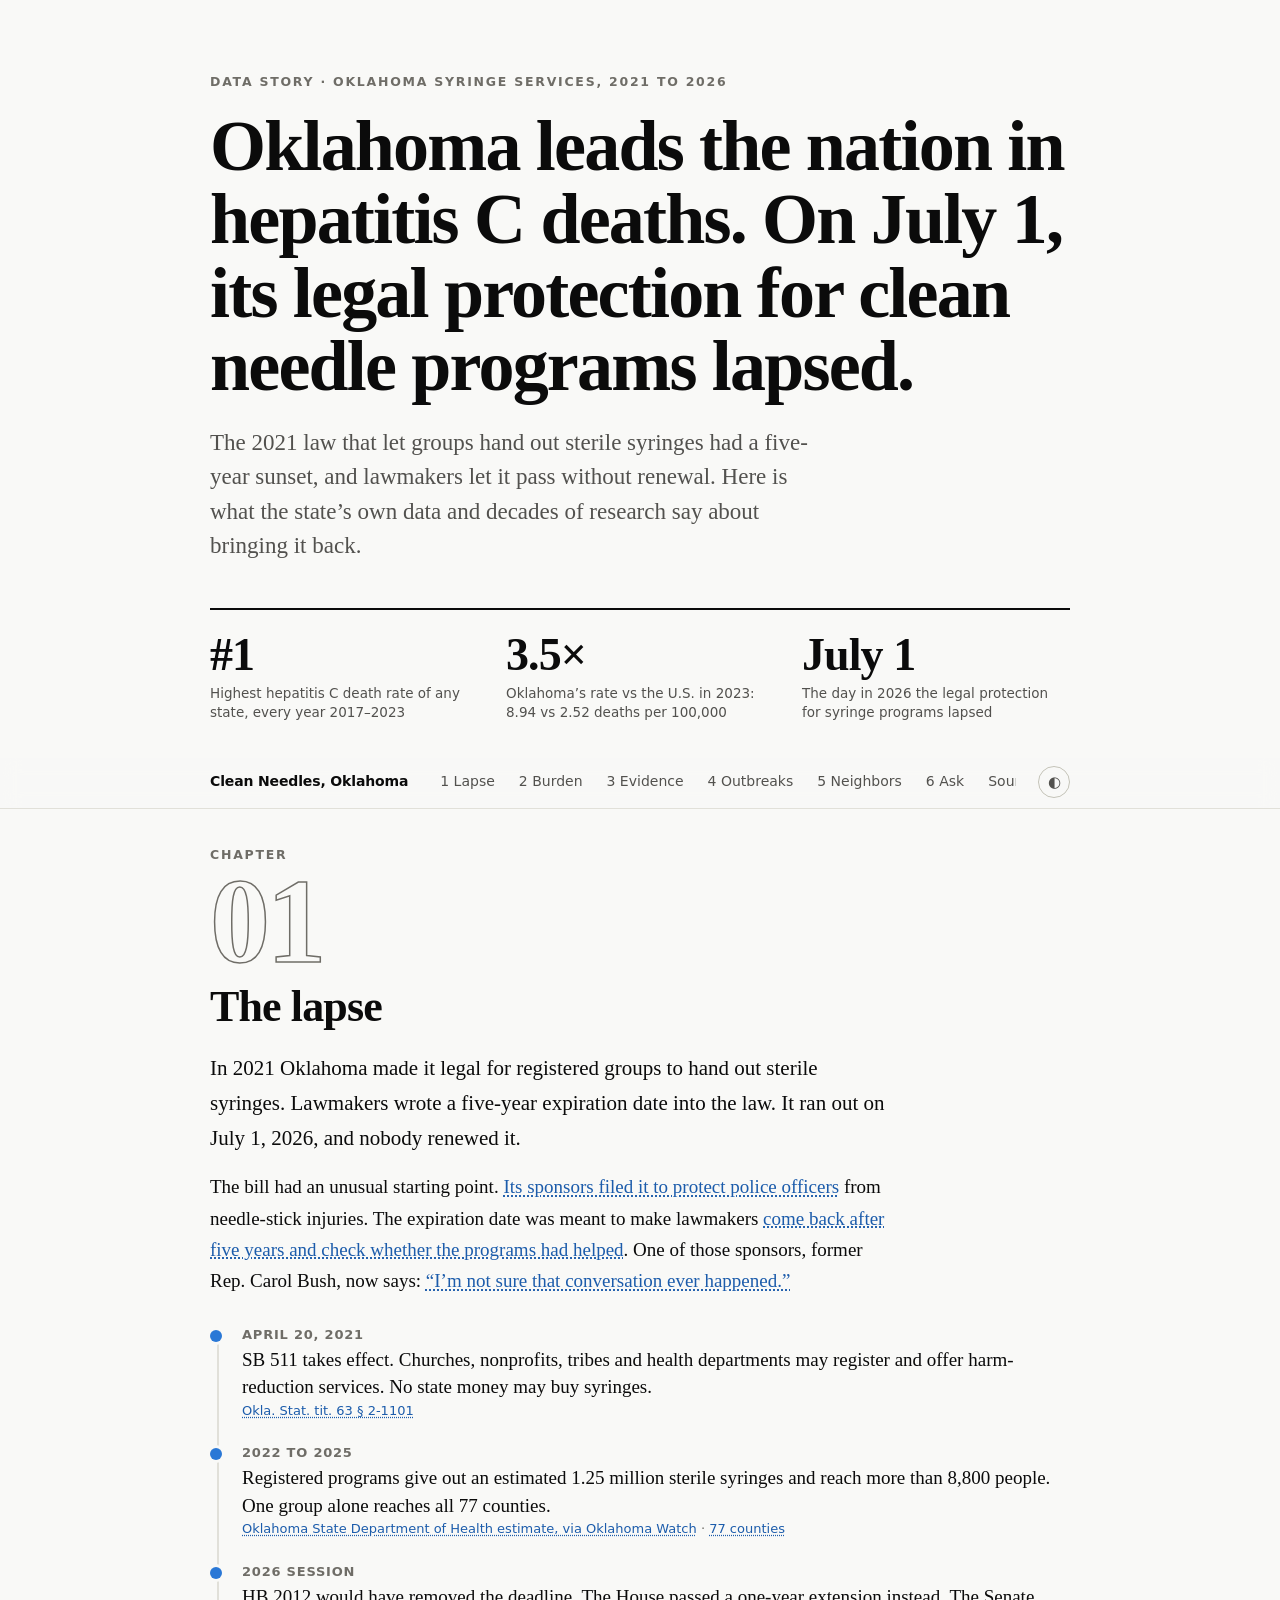
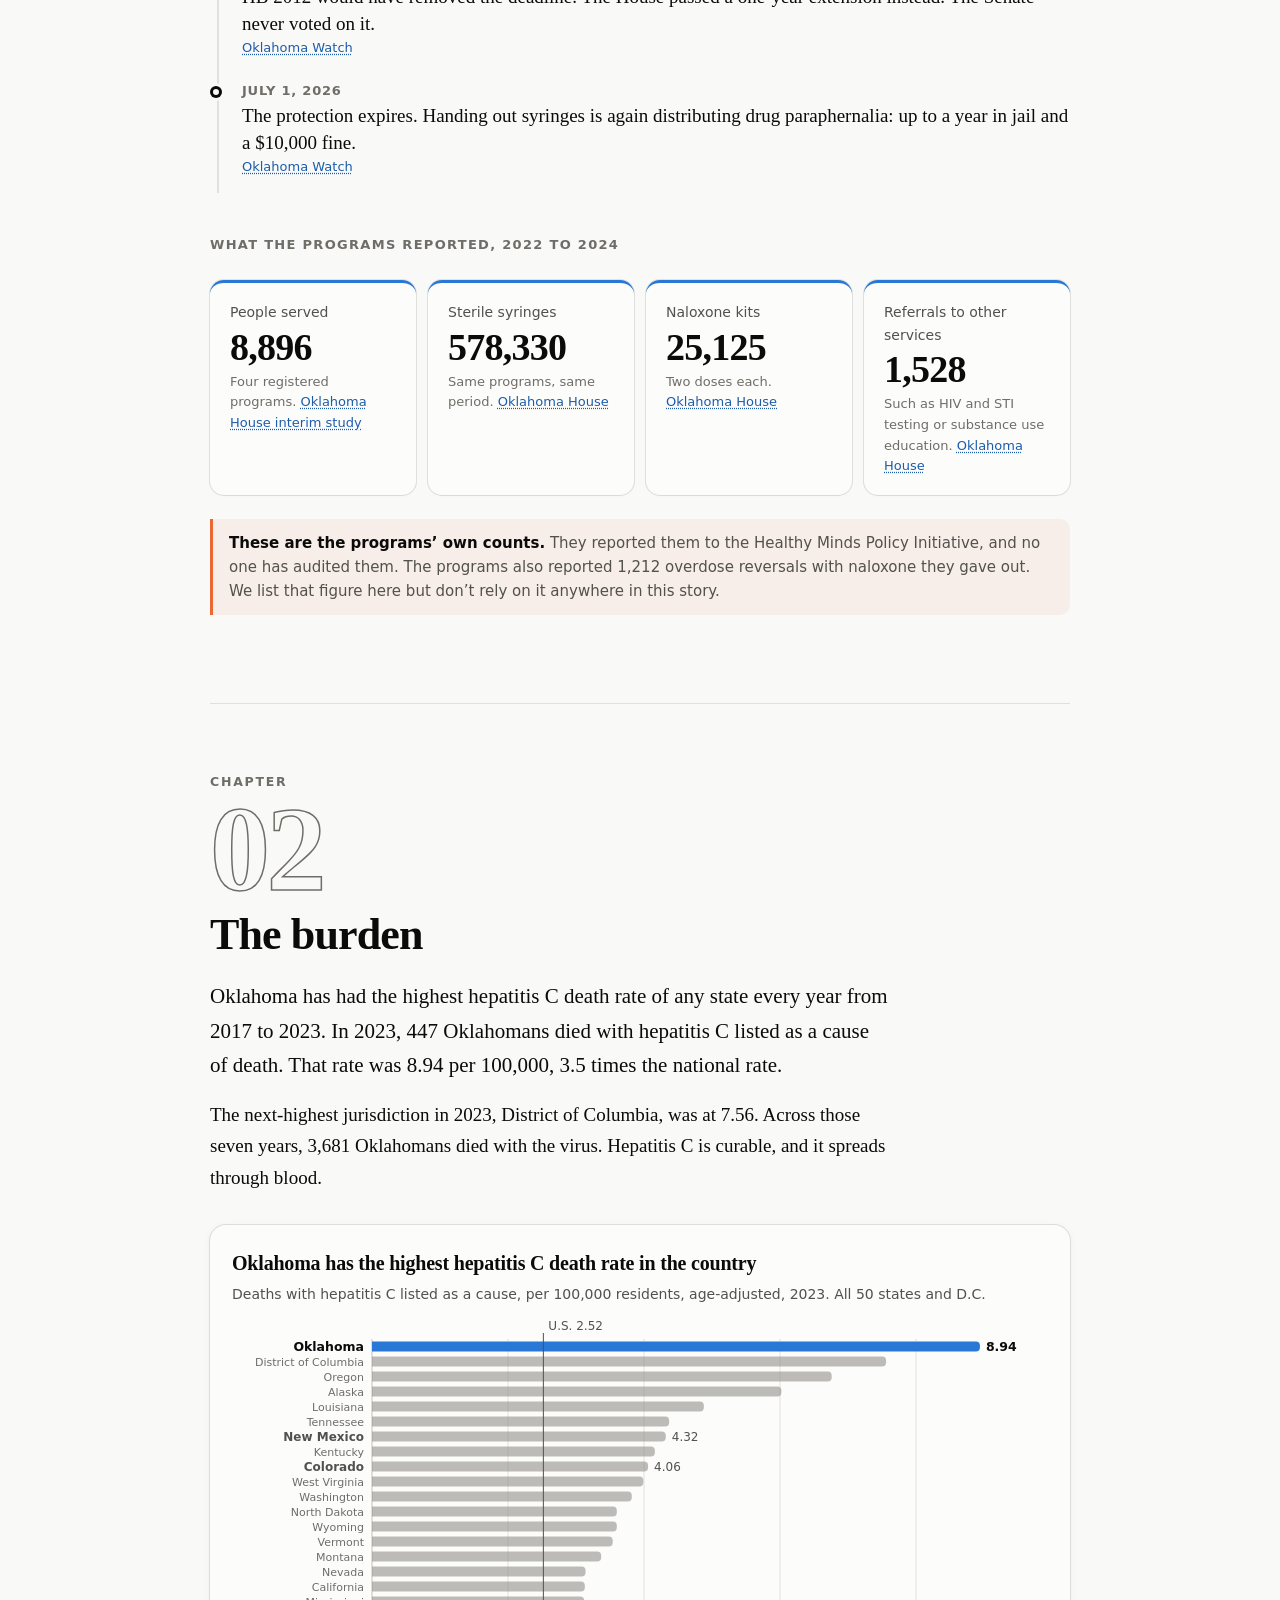
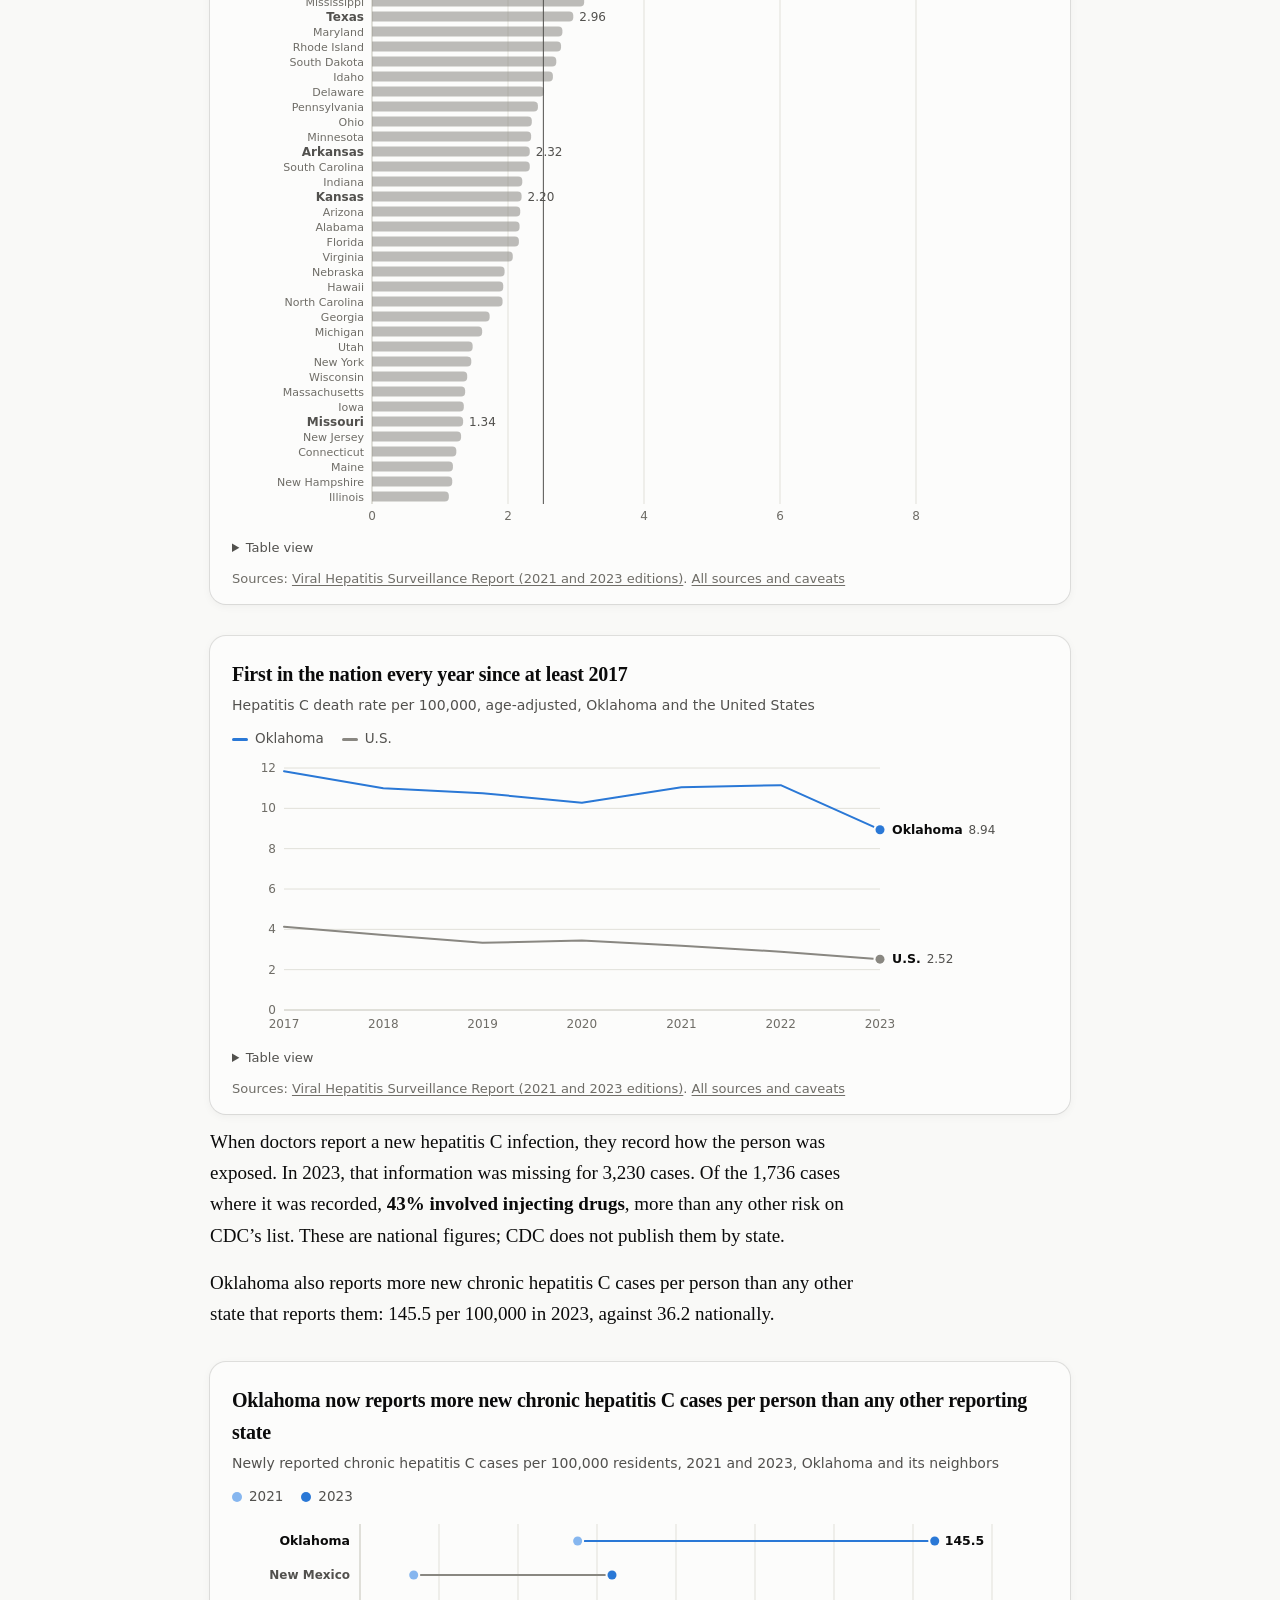
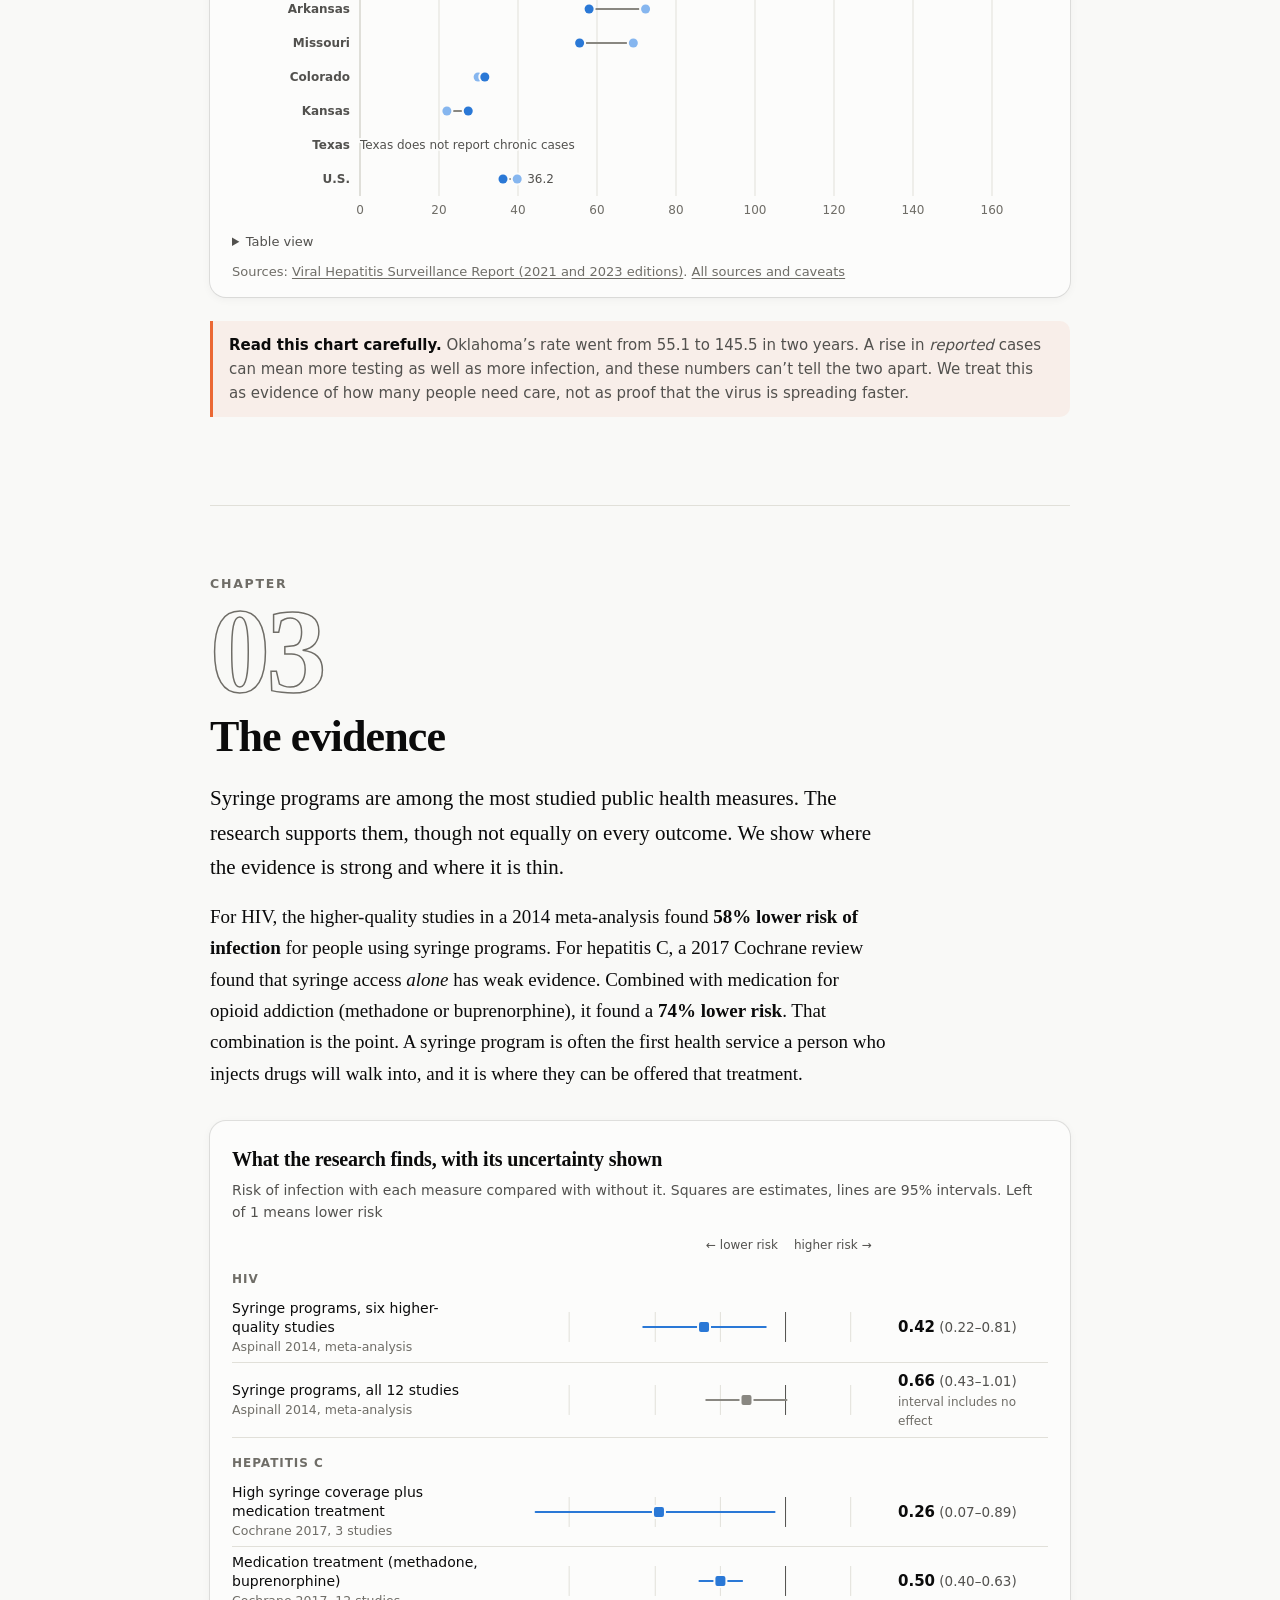
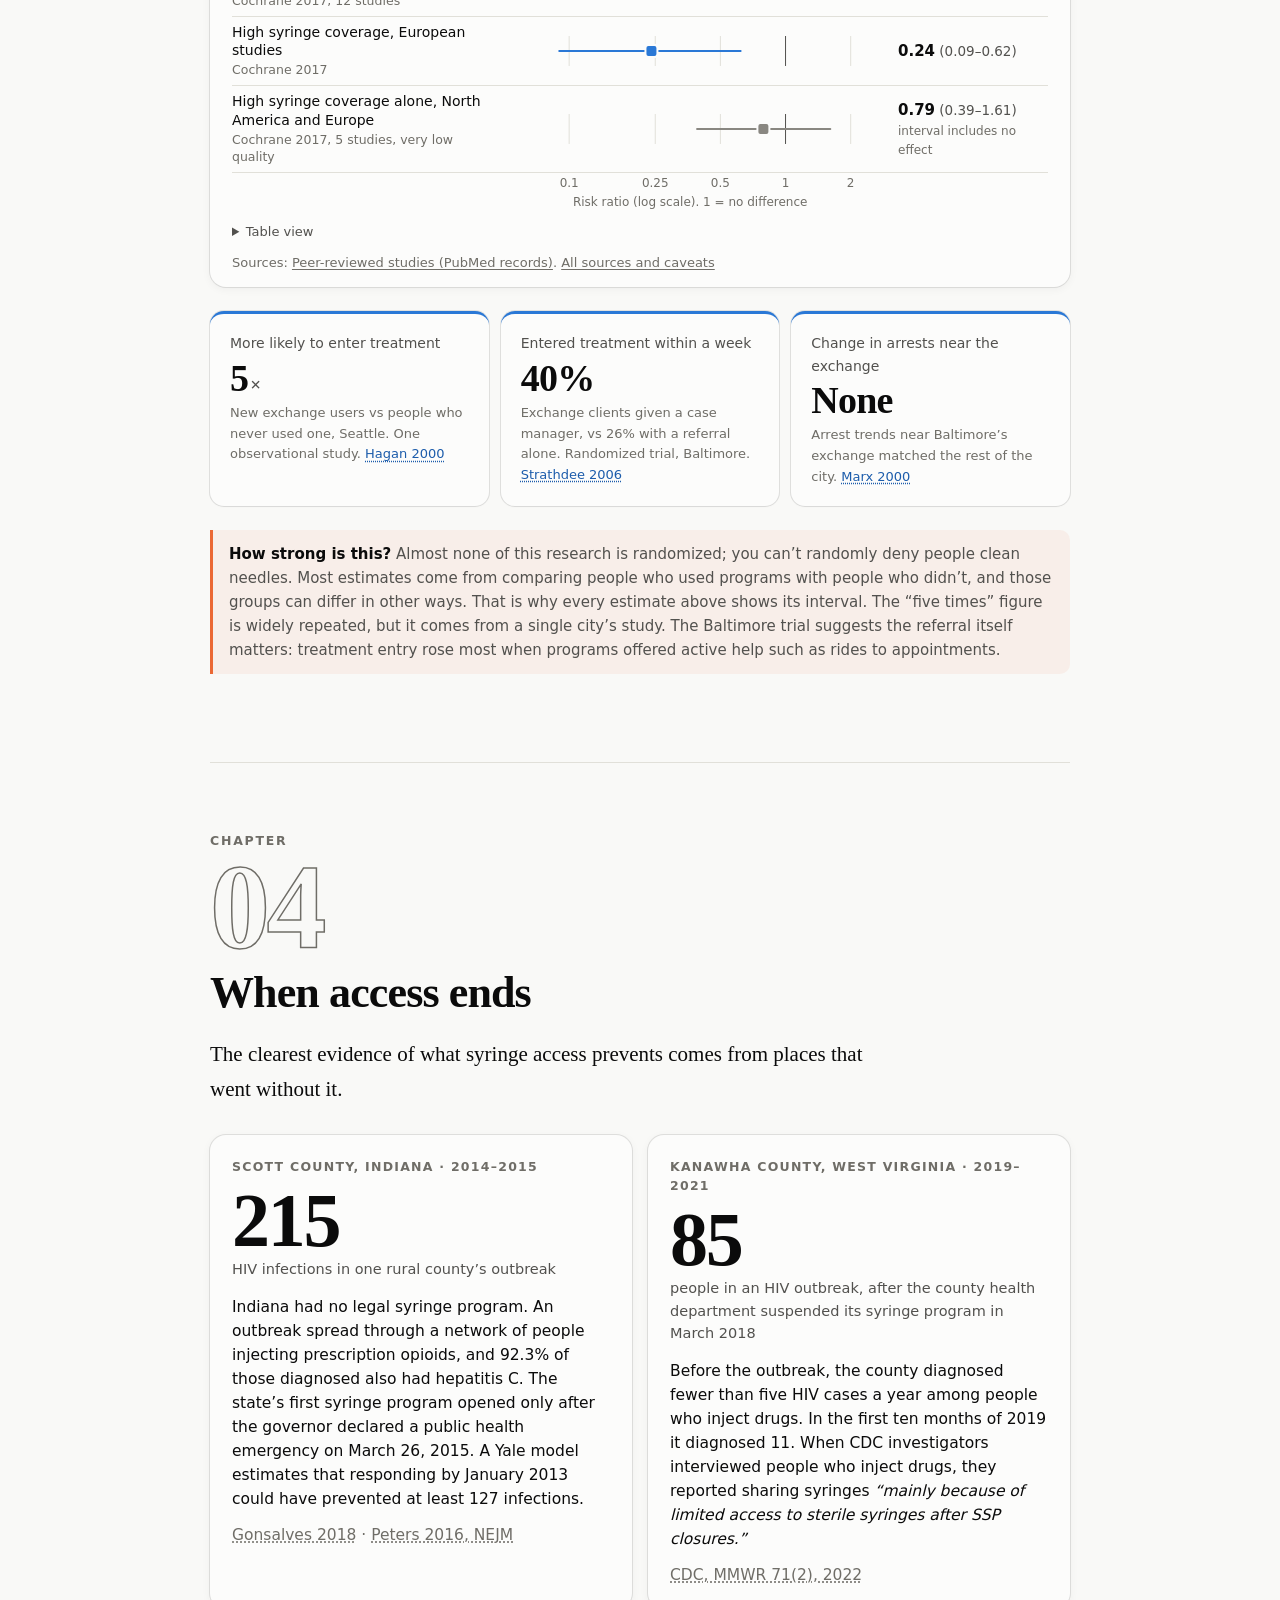
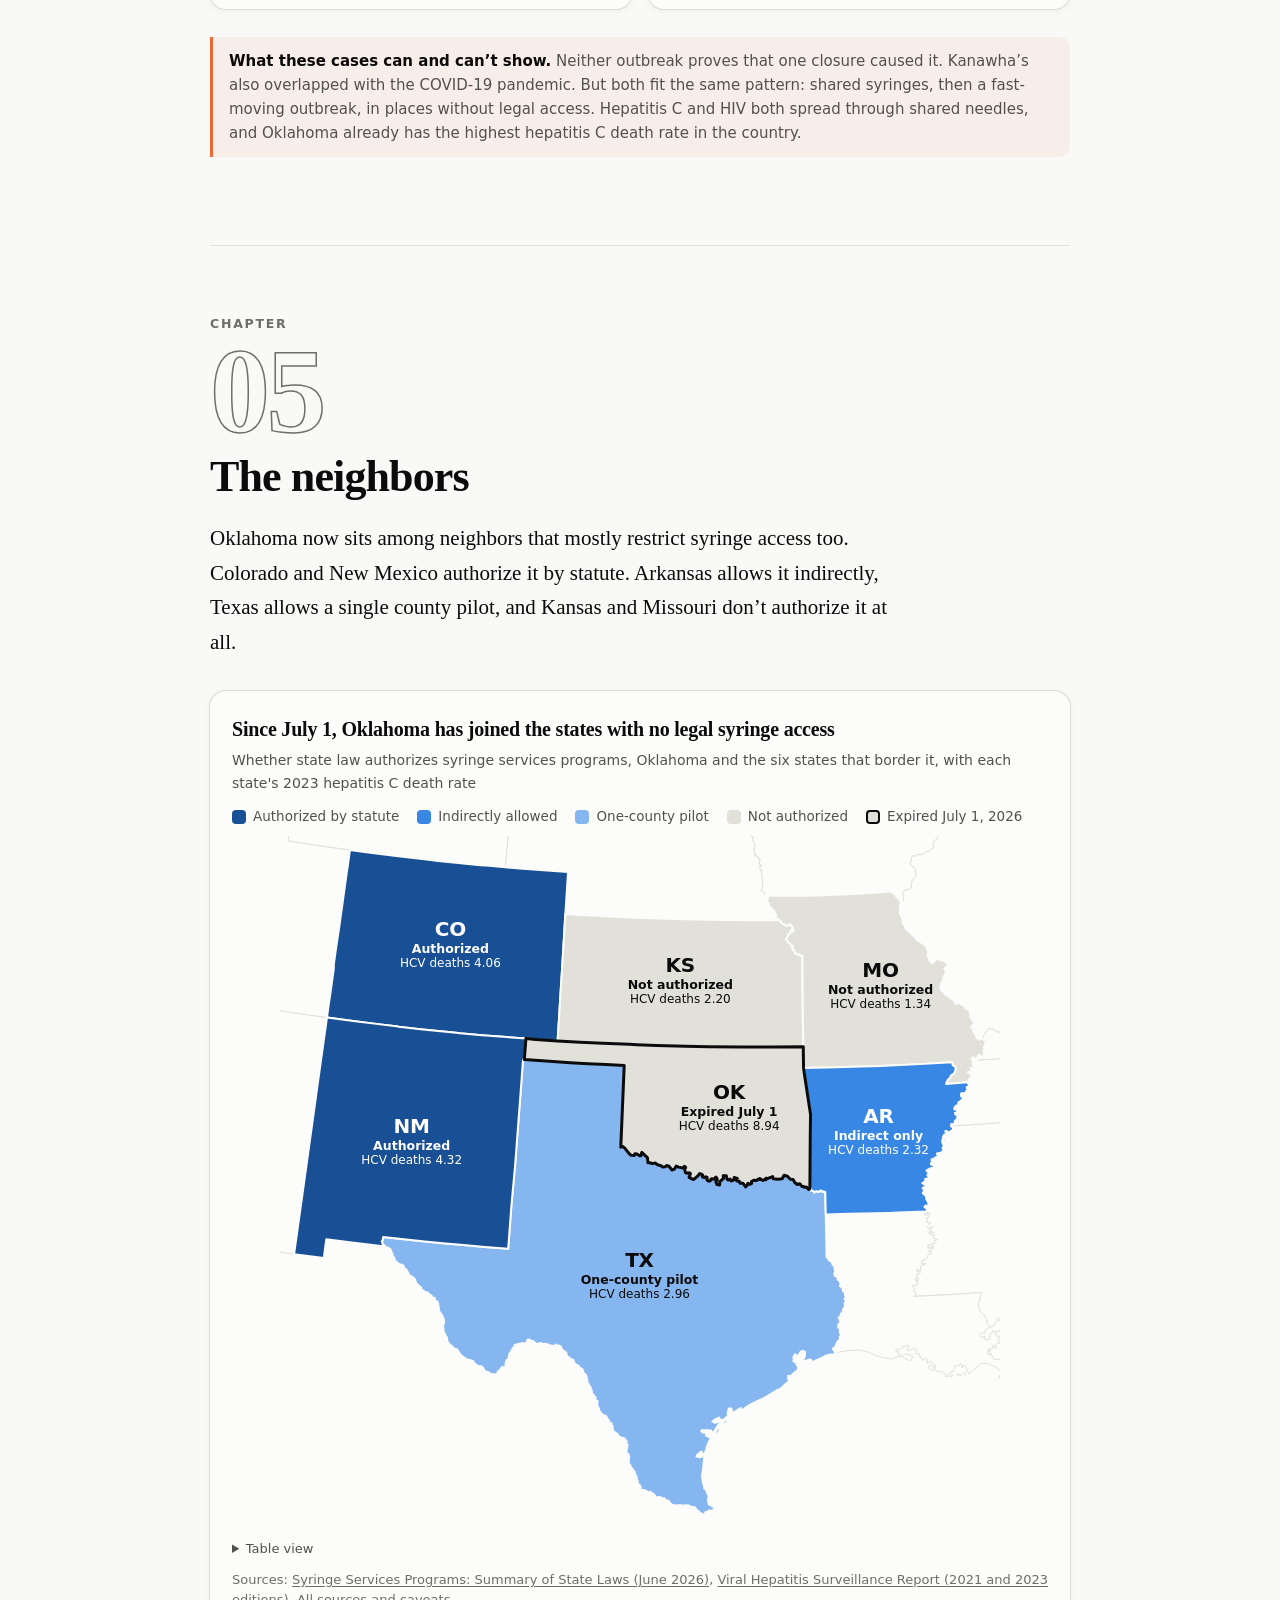
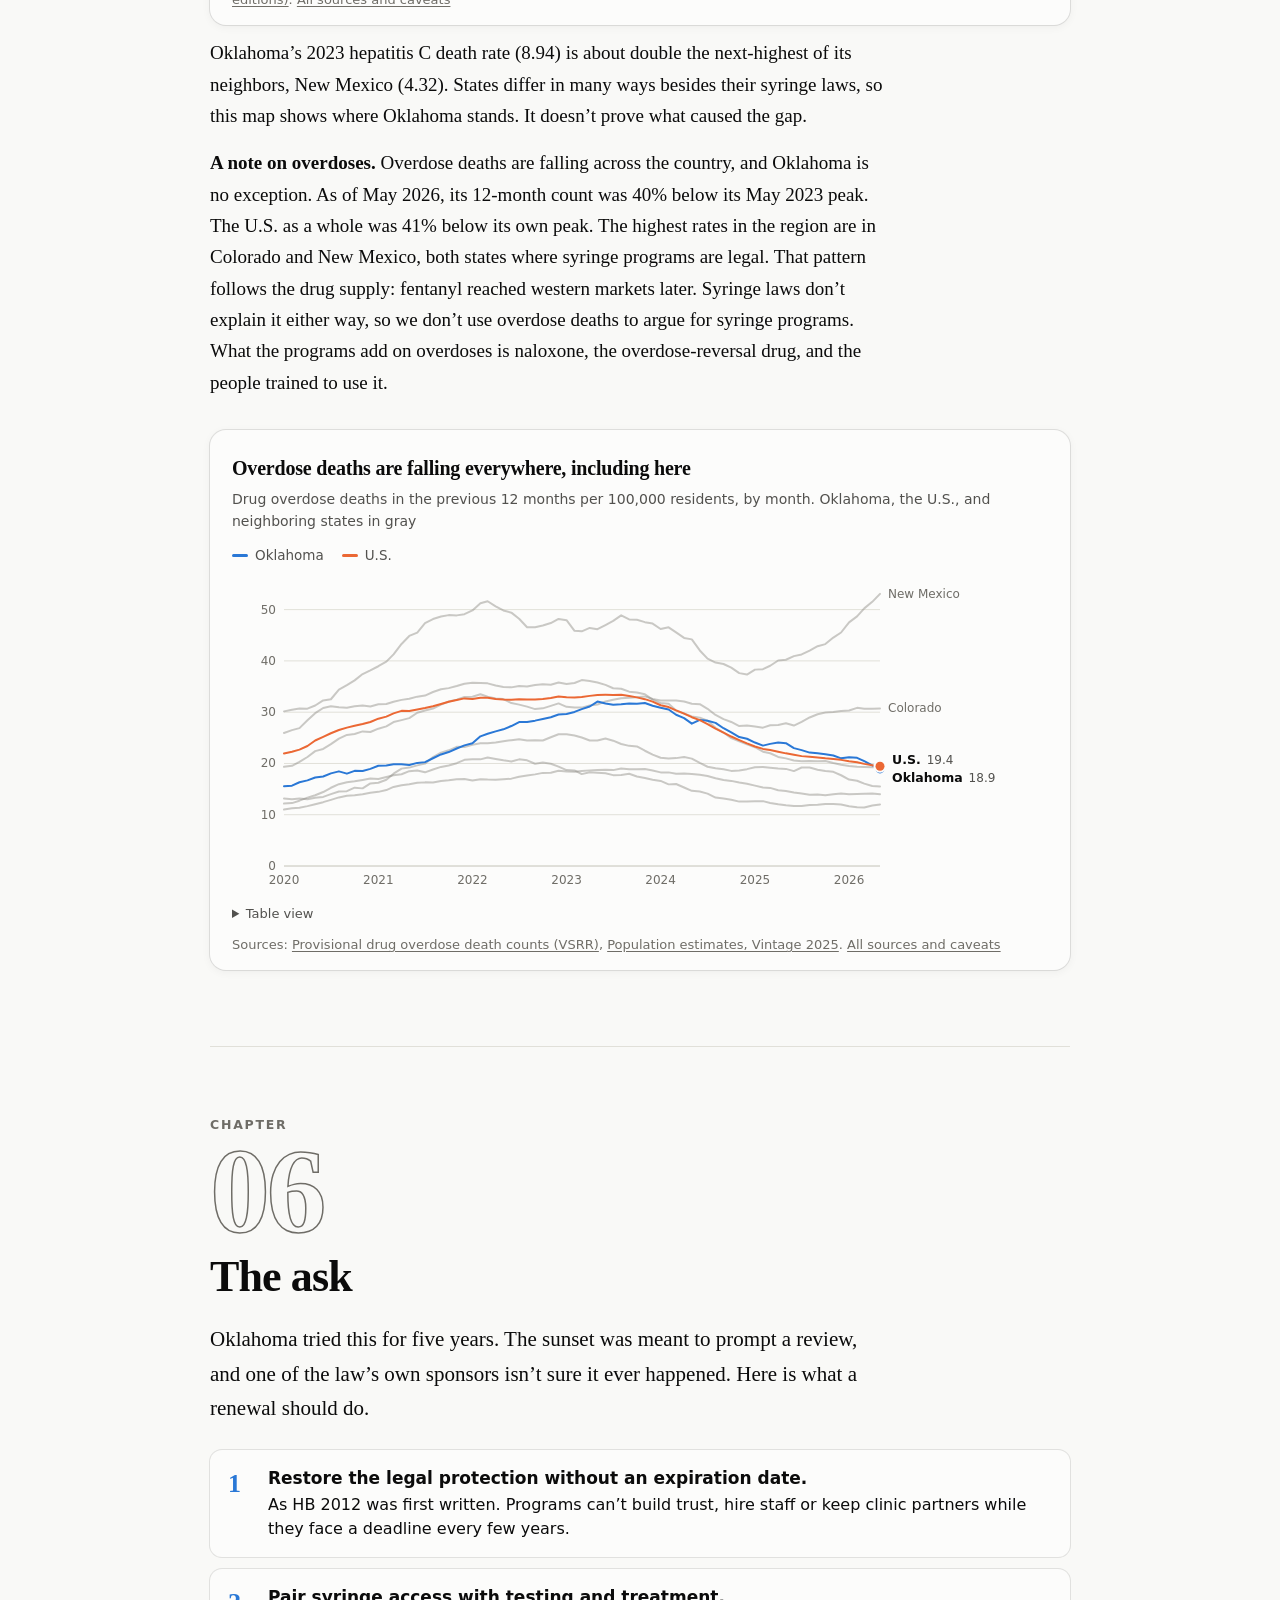
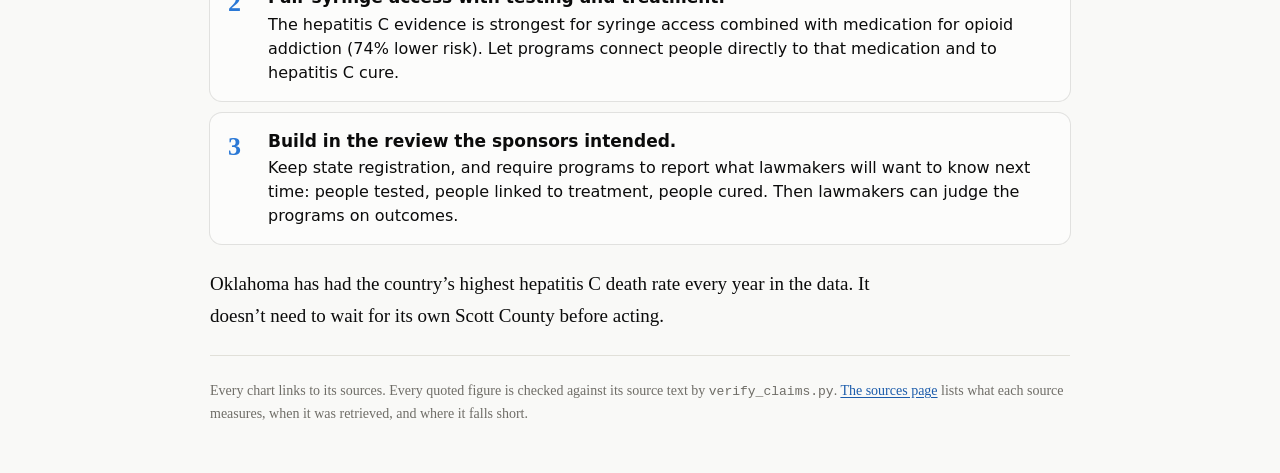
==== commit c7ee4a0b: "Headline: say the legal protection lapsed rather than that the state banned needles Co-Authored-By: " ====
--- a/site/index.html
+++ b/site/index.html
@@ -1,19 +1,19 @@
 <!doctype html>
 <html lang="en"><head><meta charset="utf-8"><meta name="viewport" content="width=device-width,initial-scale=1">
 <title>Clean Needles, Oklahoma</title>
-<meta name="description" content="Oklahoma leads the nation in hepatitis C deaths. On July 1, 2026, its syringe services law expired. The data, the research, and what to do next.">
+<meta name="description" content="Oklahoma leads the nation in hepatitis C deaths. On July 1, 2026, legal protection for its syringe services programs lapsed. The data, the research, and what to do next.">
 <link rel="icon" href="data:,"><link rel="stylesheet" href="assets/style.css"></head>
 <body id="top">
 <div class="wrap">
 <header class="mast">
 <p class="eyebrow">Data story &middot; Oklahoma syringe services, 2021 to 2026</p>
-<h1>Oklahoma leads the nation in hepatitis C deaths. It just made clean needles illegal again.</h1>
-<p class="dek">Oklahoma&rsquo;s syringe services law expired on July 1, 2026. Here is what the state&rsquo;s own data and decades of research say about bringing it back.</p>
+<h1>Oklahoma leads the nation in hepatitis C deaths. On July 1, its legal protection for clean needle programs lapsed.</h1>
+<p class="dek">The 2021 law that let groups hand out sterile syringes had a five-year sunset, and lawmakers let it pass without renewal. Here is what the state&rsquo;s own data and decades of research say about bringing it back.</p>
 <div class="hero">
 <div class="hero-stats">
 <div><span class="hs-val">#1</span><span class="hs-lab">Highest hepatitis C death rate of any state, every year 2017&ndash;2023</span></div>
 <div><span class="hs-val">3.5&times;</span><span class="hs-lab">Oklahoma&rsquo;s rate vs the U.S. in 2023: 8.94 vs 2.52 deaths per 100,000</span></div>
-<div><span class="hs-val">July 1</span><span class="hs-lab">The day in 2026 the legal protection for syringe programs expired</span></div>
+<div><span class="hs-val">July 1</span><span class="hs-lab">The day in 2026 the legal protection for syringe programs lapsed</span></div>
 </div>
 </div>
 </header>
